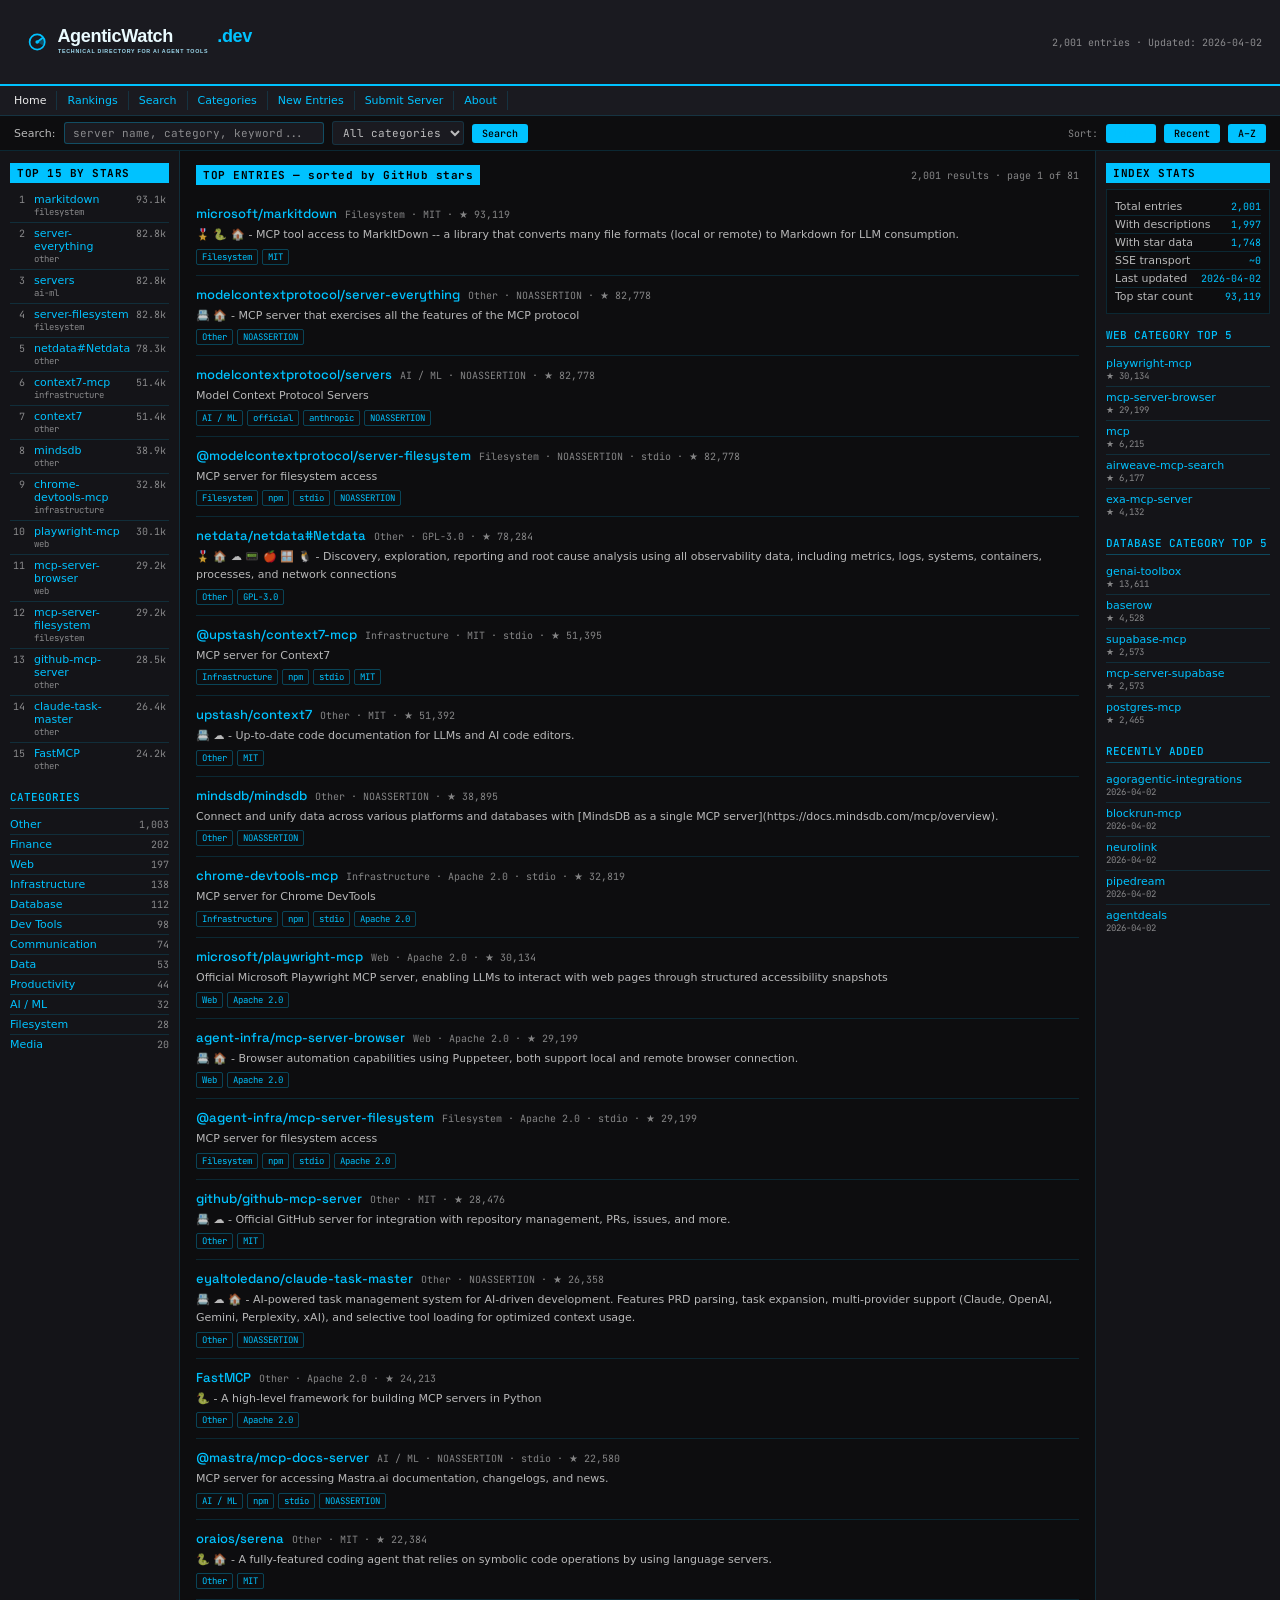
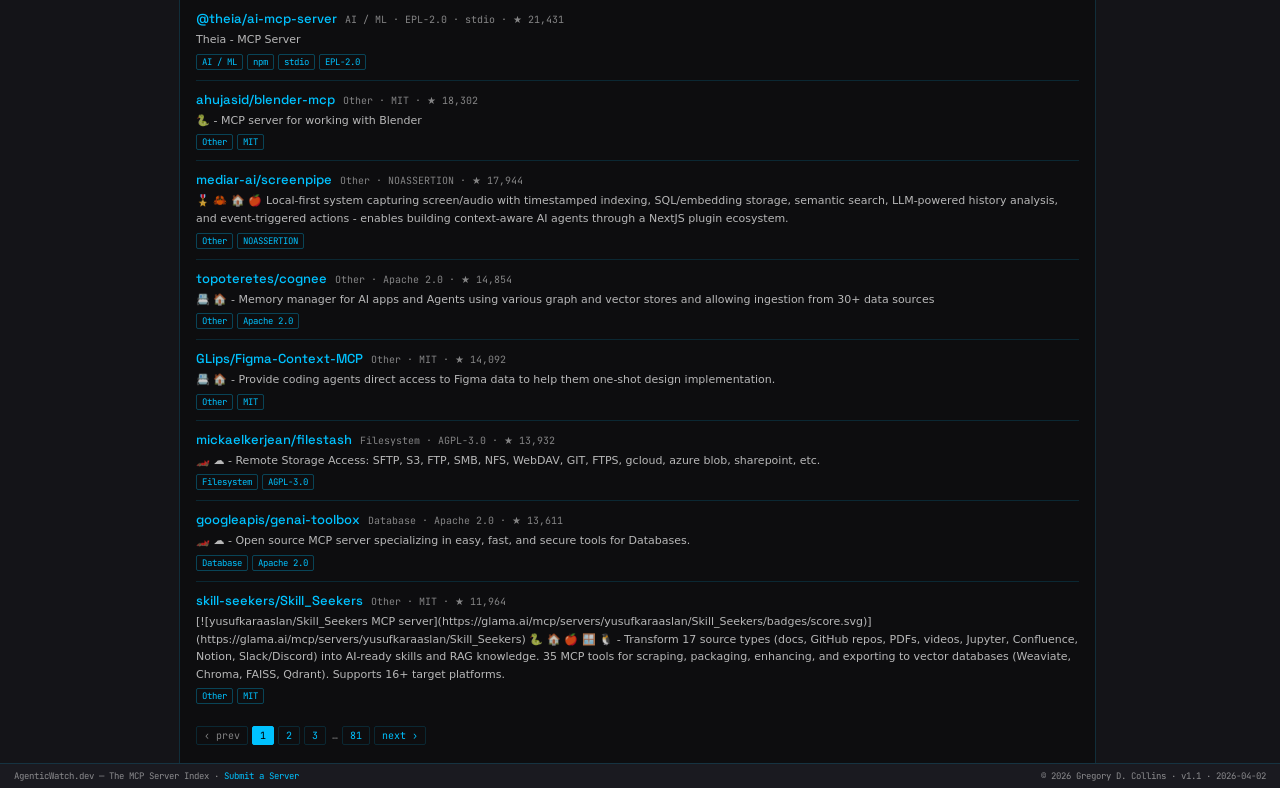
==== index.html @ dbdb30ea "fix: double logo and low-contrast text - Fix specificity bug: .dw-logo img beat .dw-logo-mobile hide" ====
<!DOCTYPE html>
<html lang="en">
<head>
<meta charset="UTF-8"/>
<meta name="viewport" content="width=device-width, initial-scale=1.0"/>
<title>AgenticWatch.dev — The MCP Server Index</title>
<meta name="description" content="DistroWatch-style directory of 2,001+ MCP (Model Context Protocol) servers. Ranked by GitHub stars, categorized, and searchable."/>
<meta name="robots" content="index, follow"/>
<link rel="sitemap" type="application/xml" href="/sitemap.xml"/>
<link rel="icon" type="image/svg+xml" href="/favicon.svg"/>
<link rel="shortcut icon" href="/favicon.svg"/>
<link rel="preconnect" href="https://fonts.googleapis.com"/>
<link href="https://fonts.googleapis.com/css2?family=Space+Grotesk:wght@700;800&family=JetBrains+Mono:wght@400;500&display=swap" rel="stylesheet"/>
<style>
*{box-sizing:border-box;margin:0;padding:0;}
:root{
  --bg:#0D0D0F;--s1:#141418;--s2:#1A1A20;
  --ac:#00C2FF;
  --b1:rgba(0,194,255,0.15);--b2:rgba(0,194,255,0.3);
  --t1:#e8e8e8;--t2:rgba(232,232,232,0.78);--tm:rgba(232,232,232,0.55);
  --link:#00C2FF;--link2:#00a8e0;
}
body{background:var(--bg);color:var(--t1);font-size:12px;font-family:system-ui,sans-serif;}

/* layout */
.dw-wrap{display:grid;grid-template-columns:180px 1fr 185px;min-height:600px;font-size:12px;}
.dw-left{background:var(--s1);border-right:1px solid var(--b1);padding:12px 10px;}
.dw-center{padding:14px 16px;}
.dw-right{background:var(--s1);border-left:1px solid var(--b1);padding:12px 10px;}

/* header */
.dw-hdr{background:var(--s2);border-bottom:2px solid var(--ac);padding:10px 18px;display:flex;align-items:center;justify-content:space-between;gap:16px;}
.dw-logo{display:block;text-decoration:none;flex-shrink:0;}
.dw-logo img{display:block;height:64px;width:auto;}
.dw-logo img.dw-logo-mobile{display:none;}
.dw-hdr-meta{font-size:10px;color:var(--tm);font-family:'JetBrains Mono',monospace;text-align:right;white-space:nowrap;}
@media(max-width:720px){
  .dw-logo-desktop{display:none;}
  .dw-logo-mobile{display:block;}
  .dw-logo img{height:44px;}
  .dw-hdr-meta{display:none;}
}

/* nav */
.dw-nav{background:var(--s2);border-bottom:1px solid var(--b1);padding:5px 14px;display:flex;gap:0;}
.dw-nav a{font-size:11px;color:var(--link);text-decoration:none;padding:3px 10px;border-right:1px solid var(--b1);}
.dw-nav a:first-child{padding-left:0;}
.dw-nav a:hover{color:var(--t1);}
.dw-nav a.on{color:var(--t1);font-weight:500;}

/* search bar */
.dw-search-bar{background:var(--bg);border-bottom:1px solid var(--b1);padding:5px 14px;display:flex;align-items:center;gap:8px;flex-wrap:wrap;}
.dw-search-bar input{background:var(--s2);border:1px solid var(--b2);color:var(--t1);font-family:'JetBrains Mono',monospace;font-size:11px;padding:3px 8px;border-radius:3px;outline:none;width:260px;}
.dw-search-bar input::placeholder{color:var(--tm);}
.dw-search-bar select{background:var(--s2);border:1px solid var(--b1);color:var(--t2);font-family:'JetBrains Mono',monospace;font-size:11px;padding:3px 6px;border-radius:3px;outline:none;}
.dw-search-bar button{background:var(--ac);border:none;color:#000;font-family:'JetBrains Mono',monospace;font-size:10px;font-weight:500;padding:3px 10px;border-radius:3px;cursor:pointer;}
.dw-search-bar button:hover{background:var(--link2);}
.dw-sort-label{font-size:10px;color:var(--tm);font-family:'JetBrains Mono',monospace;margin-left:auto;}

/* section headings */
.dw-sh{background:var(--ac);color:#000;font-size:11px;font-weight:700;padding:3px 7px;margin:0 0 6px;font-family:'JetBrains Mono',monospace;letter-spacing:0.5px;}
.dw-sh2{border-bottom:1px solid var(--b2);color:var(--ac);font-size:11px;font-weight:500;padding:2px 0 4px;margin:12px 0 6px;font-family:'JetBrains Mono',monospace;}

/* rank table */
.dw-rank{width:100%;border-collapse:collapse;font-size:11px;margin-bottom:10px;}
.dw-rank tr{border-bottom:1px solid var(--b1);}
.dw-rank tr:last-child{border-bottom:none;}
.dw-rank td{padding:4px 3px;vertical-align:top;}
.dw-rank .rnum{color:var(--tm);font-family:'JetBrains Mono',monospace;font-size:10px;width:20px;text-align:right;padding-right:6px;}
.dw-rank .rlink{color:var(--link);text-decoration:none;font-size:11px;}
.dw-rank .rlink:hover{color:var(--t1);text-decoration:underline;}
.dw-rank .rcount{color:var(--tm);font-family:'JetBrains Mono',monospace;font-size:10px;text-align:right;white-space:nowrap;}
.dw-rank .rcat{display:block;font-size:9px;color:var(--tm);font-family:'JetBrains Mono',monospace;}

/* category list */
.dw-cat-row{display:flex;justify-content:space-between;padding:3px 0;border-bottom:1px solid var(--b1);font-size:11px;cursor:pointer;}
.dw-cat-row:last-child{border-bottom:none;}
.dw-cat-row.active .dw-cat-link{color:var(--t1);font-weight:500;}
.dw-cat-link{color:var(--link);text-decoration:none;}
.dw-cat-link:hover{color:var(--t1);}
.dw-cat-num{color:var(--tm);font-family:'JetBrains Mono',monospace;font-size:10px;}

/* directory entries */
.dw-entry{border-bottom:1px solid var(--b1);padding:10px 0;}
.dw-entry:last-child{border-bottom:none;}
.dw-entry-hdr{display:flex;align-items:baseline;gap:8px;margin-bottom:4px;flex-wrap:wrap;}
.dw-entry-name{font-size:13px;font-weight:500;color:var(--link);font-family:'Space Grotesk',sans-serif;text-decoration:none;cursor:pointer;}
.dw-entry-name:hover{color:var(--t1);text-decoration:underline;}
.dw-entry-meta{font-size:10px;color:var(--tm);font-family:'JetBrains Mono',monospace;}
.dw-entry-desc{font-size:11px;color:var(--t2);line-height:1.6;margin-bottom:5px;}
.dw-entry-tags{display:flex;gap:4px;flex-wrap:wrap;}
.dw-etag{font-size:9px;font-family:'JetBrains Mono',monospace;color:var(--link);border:1px solid var(--b2);padding:1px 5px;border-radius:2px;}

/* right sidebar */
.dw-side-item{padding:4px 0;border-bottom:1px solid var(--b1);font-size:11px;}
.dw-side-item:last-child{border-bottom:none;}
.dw-side-link{color:var(--link);text-decoration:none;display:block;}
.dw-side-link:hover{color:var(--t1);text-decoration:underline;}
.dw-side-meta{font-size:9px;color:var(--tm);font-family:'JetBrains Mono',monospace;}

/* stats */
.dw-stats{background:var(--bg);border:1px solid var(--b1);padding:8px;margin-bottom:10px;font-size:11px;}
.dw-stat-row{display:flex;justify-content:space-between;padding:2px 0;border-bottom:1px solid var(--b1);}
.dw-stat-row:last-child{border-bottom:none;}
.dw-stat-label{color:var(--t2);}
.dw-stat-val{color:var(--ac);font-family:'JetBrains Mono',monospace;font-size:10px;}

/* pagination */
.dw-pagination{display:flex;align-items:center;gap:4px;padding:12px 0 4px;flex-wrap:wrap;}
.dw-page-btn{font-family:'JetBrains Mono',monospace;font-size:10px;padding:2px 7px;border:1px solid var(--b1);background:transparent;color:var(--link);cursor:pointer;border-radius:2px;}
.dw-page-btn:hover{border-color:var(--b2);color:var(--t1);}
.dw-page-btn.active{background:var(--ac);color:#000;border-color:var(--ac);}
.dw-page-btn:disabled{color:var(--tm);cursor:default;border-color:var(--b1);}
.dw-page-info{font-family:'JetBrains Mono',monospace;font-size:10px;color:var(--tm);margin-left:2px;}

/* center header row */
.dw-center-hdr{display:flex;align-items:center;gap:10px;margin-bottom:10px;}
.dw-result-count{font-family:'JetBrains Mono',monospace;font-size:10px;color:var(--tm);margin-left:auto;}
.dw-sort-btn{font-family:'JetBrains Mono',monospace;font-size:10px;padding:2px 7px;border:1px solid var(--b1);background:transparent;color:var(--t2);cursor:pointer;border-radius:2px;}
.dw-sort-btn.active{border-color:var(--ac);color:var(--ac);}
.dw-sort-btn:hover{color:var(--t1);}

/* loading / empty */
.dw-loading{padding:20px;text-align:center;font-family:'JetBrains Mono',monospace;font-size:11px;color:var(--tm);}
.dw-empty{padding:20px;font-family:'JetBrains Mono',monospace;font-size:11px;color:var(--tm);}

/* filter badge */
.dw-filter-active{font-family:'JetBrains Mono',monospace;font-size:10px;color:var(--ac);padding:2px 6px;border:1px solid var(--b2);border-radius:2px;cursor:pointer;display:inline-flex;align-items:center;gap:4px;}
.dw-filter-active:hover{color:var(--t1);}

/* ── DETAIL PAGE ─────────────────────────────────────────────────────────── */
.detail-back{display:inline-flex;align-items:center;gap:5px;font-family:'JetBrains Mono',monospace;font-size:11px;color:var(--link);text-decoration:none;margin-bottom:14px;}
.detail-back:hover{color:var(--t1);}

.detail-name{font-family:'Space Grotesk',sans-serif;font-size:22px;font-weight:800;color:var(--t1);letter-spacing:-0.5px;margin-bottom:6px;line-height:1.2;}

.detail-badges{display:flex;gap:6px;flex-wrap:wrap;margin-bottom:12px;}
.detail-badge{font-family:'JetBrains Mono',monospace;font-size:10px;padding:2px 8px;border-radius:2px;border:1px solid var(--b2);color:var(--ac);}
.detail-badge.cat{background:rgba(0,194,255,0.08);}
.detail-stars{color:#ffb400;border-color:rgba(255,180,0,0.3);background:rgba(255,180,0,0.08);}

.detail-desc{font-size:13px;color:var(--t2);line-height:1.7;margin-bottom:16px;padding:12px;background:var(--s1);border:1px solid var(--b1);border-radius:3px;}
.detail-desc-placeholder{font-size:12px;color:var(--tm);font-family:'JetBrains Mono',monospace;padding:12px;background:var(--s1);border:1px solid var(--b1);border-radius:3px;margin-bottom:16px;}

.detail-table{width:100%;border-collapse:collapse;font-size:12px;margin-bottom:16px;}
.detail-table tr{border-bottom:1px solid var(--b1);}
.detail-table tr:last-child{border-bottom:none;}
.detail-table td{padding:7px 8px;vertical-align:top;}
.detail-table td:first-child{color:var(--tm);font-family:'JetBrains Mono',monospace;font-size:10px;white-space:nowrap;width:110px;text-transform:uppercase;letter-spacing:0.5px;}
.detail-table td:last-child{color:var(--t1);}
.detail-table a{color:var(--link);text-decoration:none;word-break:break-all;}
.detail-table a:hover{text-decoration:underline;color:var(--t1);}

.detail-tags{display:flex;gap:5px;flex-wrap:wrap;}
.detail-tag{font-family:'JetBrains Mono',monospace;font-size:10px;color:var(--link);border:1px solid var(--b2);padding:2px 7px;border-radius:2px;}

.detail-platforms{display:flex;gap:5px;flex-wrap:wrap;}
.detail-platform{font-family:'JetBrains Mono',monospace;font-size:10px;color:var(--t2);border:1px solid var(--b1);padding:2px 7px;border-radius:2px;}

.detail-difficulty{display:flex;gap:3px;align-items:center;}
.diff-dot{width:9px;height:9px;border-radius:50%;background:var(--b2);}
.diff-dot.on{background:var(--ac);}

.detail-cta{display:flex;gap:10px;align-items:center;padding:14px 0;border-top:1px solid var(--b1);margin-top:4px;}
.detail-cta-btn{font-family:'JetBrains Mono',monospace;font-size:11px;font-weight:500;padding:7px 16px;border-radius:3px;cursor:pointer;text-decoration:none;display:inline-flex;align-items:center;gap:6px;}
.detail-cta-primary{background:var(--ac);color:#000;border:none;}
.detail-cta-primary:hover{background:var(--link2);color:#000;}
.detail-cta-secondary{background:transparent;color:var(--link);border:1px solid var(--b2);}
.detail-cta-secondary:hover{color:var(--t1);border-color:var(--t2);}

/* detail right sidebar — related entries */
.detail-related-item{padding:4px 0;border-bottom:1px solid var(--b1);font-size:11px;}
.detail-related-item:last-child{border-bottom:none;}
.detail-related-link{color:var(--link);text-decoration:none;display:block;}
.detail-related-link:hover{color:var(--t1);text-decoration:underline;}

/* footer */
.dw-footer{background:var(--s2);border-top:1px solid var(--b1);padding:6px 14px;display:flex;justify-content:space-between;align-items:center;}
.dw-footer span{font-family:'JetBrains Mono',monospace;font-size:9px;color:var(--tm);}
</style>
</head>
<body>

<div class="dw-hdr">
  <a href="#" class="dw-logo" onclick="goHome();return false;" aria-label="AgenticWatch.dev home">
    <img src="/assets/agenticwatch-header-desktop.svg" class="dw-logo-desktop" alt="AgenticWatch.dev — Technical Directory for AI Agent Tools" height="64" width="auto"/>
    <img src="/assets/agenticwatch-header-mobile.svg" class="dw-logo-mobile" alt="AgenticWatch.dev" height="44" width="auto"/>
  </a>
  <div class="dw-hdr-meta" id="hdr-meta">Loading…</div>
</div>

<div class="dw-nav">
  <a href="#" id="nav-home" class="on" onclick="goHome();return false;">Home</a>
  <a href="#" onclick="goHome();sortBy('stars');return false;">Rankings</a>
  <a href="#" onclick="goHome();setTimeout(()=>document.getElementById('search-input').focus(),50);return false;">Search</a>
  <a href="#" onclick="goHome();showAllCategories();return false;">Categories</a>
  <a href="#" onclick="goHome();sortBy('recent');return false;">New Entries</a>
  <a href="mailto:submit@agenticwatch.dev">Submit Server</a>
  <a href="#">About</a>
</div>

<div class="dw-search-bar" id="search-bar">
  <span style="font-size:11px;color:var(--t2)">Search:</span>
  <input id="search-input" placeholder="server name, category, keyword..." oninput="onSearch()"/>
  <select id="cat-select" onchange="onCatSelect()">
    <option value="">All categories</option>
    <option value="filesystem">Filesystem</option>
    <option value="database">Database</option>
    <option value="web">Web</option>
    <option value="communication">Communication</option>
    <option value="developer-tools">Dev Tools</option>
    <option value="ai-ml">AI / ML</option>
    <option value="productivity">Productivity</option>
    <option value="data">Data</option>
    <option value="infrastructure">Infrastructure</option>
    <option value="media">Media</option>
    <option value="finance">Finance</option>
    <option value="other">Other</option>
  </select>
  <button onclick="doSearch()">Search</button>
  <span id="filter-badge"></span>
  <span class="dw-sort-label">Sort:</span>
  <button class="dw-sort-btn active" id="sort-stars" onclick="sortBy('stars')">Stars</button>
  <button class="dw-sort-btn" id="sort-recent" onclick="sortBy('recent')">Recent</button>
  <button class="dw-sort-btn" id="sort-alpha" onclick="sortBy('alpha')">A–Z</button>
</div>

<div class="dw-wrap">

  <!-- LEFT: Rankings + Categories (always visible) -->
  <div class="dw-left">
    <div class="dw-sh">TOP 15 BY STARS</div>
    <table class="dw-rank" id="rankings-table">
      <tr><td colspan="3" class="dw-loading">loading…</td></tr>
    </table>
    <div class="dw-sh2">CATEGORIES</div>
    <div id="category-list"><div class="dw-loading">loading…</div></div>
  </div>

  <!-- CENTER: Directory view -->
  <div class="dw-center" id="view-directory">
    <div class="dw-center-hdr">
      <div class="dw-sh" style="margin:0" id="center-heading">LATEST ENTRIES</div>
      <span class="dw-result-count" id="result-count"></span>
    </div>
    <div id="entries-list"><div class="dw-loading">Loading MCP server data…</div></div>
    <div id="pagination"></div>
  </div>

  <!-- CENTER: Detail view (hidden until needed) -->
  <div class="dw-center" id="view-detail" style="display:none"></div>

  <!-- RIGHT: Stats sidebar (directory mode) -->
  <div class="dw-right" id="sidebar-directory">
    <div class="dw-sh">INDEX STATS</div>
    <div class="dw-stats">
      <div class="dw-stat-row"><span class="dw-stat-label">Total entries</span><span class="dw-stat-val" id="stat-total">—</span></div>
      <div class="dw-stat-row"><span class="dw-stat-label">With descriptions</span><span class="dw-stat-val" id="stat-desc">—</span></div>
      <div class="dw-stat-row"><span class="dw-stat-label">With star data</span><span class="dw-stat-val" id="stat-stars">—</span></div>
      <div class="dw-stat-row"><span class="dw-stat-label">SSE transport</span><span class="dw-stat-val" id="stat-sse">—</span></div>
      <div class="dw-stat-row"><span class="dw-stat-label">Last updated</span><span class="dw-stat-val" id="stat-updated">—</span></div>
      <div class="dw-stat-row"><span class="dw-stat-label">Top star count</span><span class="dw-stat-val" id="stat-top">—</span></div>
    </div>
    <div class="dw-sh2">WEB CATEGORY TOP 5</div>
    <div id="sidebar-web"><div class="dw-loading">loading…</div></div>
    <div class="dw-sh2">DATABASE CATEGORY TOP 5</div>
    <div id="sidebar-db"><div class="dw-loading">loading…</div></div>
    <div class="dw-sh2">RECENTLY ADDED</div>
    <div id="sidebar-recent"><div class="dw-loading">loading…</div></div>
  </div>

  <!-- RIGHT: Detail sidebar (hidden until needed) -->
  <div class="dw-right" id="sidebar-detail" style="display:none"></div>

</div>

<div class="dw-footer">
  <span id="footer-left">AgenticWatch.dev — The MCP Server Index · <a href="mailto:submit@agenticwatch.dev" style="color:var(--link);text-decoration:none;">Submit a Server</a></span>
  <span>© 2026 Gregory D. Collins · v1.1 · 2026-04-02</span>
</div>

<script>
// ─── State ────────────────────────────────────────────────────────────────────
let allEntries = [];
let filtered = [];
let currentPage = 1;
let currentSort = 'stars';
let currentCategory = '';
let currentSearch = '';
let indexBySlug = {};
const PER_PAGE = 25;

const CATEGORY_LABELS = {
  'filesystem':'Filesystem','database':'Database','web':'Web',
  'communication':'Communication','developer-tools':'Dev Tools',
  'ai-ml':'AI / ML','productivity':'Productivity','data':'Data',
  'infrastructure':'Infrastructure','media':'Media','finance':'Finance',
  'other':'Other'
};

// ─── Load data ────────────────────────────────────────────────────────────────
fetch('/data/mcp-servers.json')
  .then(r => { if(!r.ok) throw new Error('HTTP '+r.status); return r.json(); })
  .then(data => {
    allEntries = data.entries || [];
    // build slug index
    allEntries.forEach((e, i) => {
      e._idx = i;
      e._slug = slugify(e.name) + '-' + i;
      indexBySlug[e._slug] = e;
    });
    document.getElementById('hdr-meta').innerHTML =
      allEntries.length.toLocaleString() + ' entries · Updated: ' + (data.generated || '—');
    renderStats(data);
    renderRankings(allEntries);
    renderCategoryList(allEntries);
    renderSidebars(allEntries);
    router();
  })
  .catch(err => {
    document.getElementById('entries-list').innerHTML =
      '<div class="dw-empty">⚠ Could not load data/mcp-servers.json — ' + err.message + '</div>';
  });

// ─── Router ───────────────────────────────────────────────────────────────────
function router() {
  const hash = window.location.hash;
  if (hash.startsWith('#/server/')) {
    const slug = hash.replace('#/server/', '');
    const entry = indexBySlug[slug];
    if (entry) {
      showDetail(entry);
    } else {
      showDirectory();
    }
  } else {
    showDirectory();
  }
}

window.addEventListener('hashchange', router);

function goHome() {
  window.location.hash = '';
  showDirectory();
}

function navToDetail(slug) {
  window.location.hash = '#/server/' + slug;
}

// ─── View switching ───────────────────────────────────────────────────────────
function showDirectory() {
  document.getElementById('view-directory').style.display = '';
  document.getElementById('view-detail').style.display = 'none';
  document.getElementById('sidebar-directory').style.display = '';
  document.getElementById('sidebar-detail').style.display = 'none';
  document.getElementById('search-bar').style.display = '';
  document.getElementById('nav-home').classList.add('on');
  applyFilters();
}

function showDetail(entry) {
  document.getElementById('view-directory').style.display = 'none';
  document.getElementById('view-detail').style.display = '';
  document.getElementById('sidebar-directory').style.display = 'none';
  document.getElementById('sidebar-detail').style.display = '';
  document.getElementById('search-bar').style.display = 'none';
  document.getElementById('nav-home').classList.remove('on');
  document.title = entry.name + ' — AgenticWatch.dev';
  renderDetailCenter(entry);
  renderDetailSidebar(entry);
  window.scrollTo(0, 0);
}

// ─── Detail: center ───────────────────────────────────────────────────────────
function renderDetailCenter(e) {
  const catLabel = CATEGORY_LABELS[e.category] || e.category || '—';

  const badges = [
    e.category ? `<span class="detail-badge cat">${escHtml(catLabel)}</span>` : '',
    e.github_stars != null ? `<span class="detail-badge detail-stars">★ ${e.github_stars.toLocaleString()}</span>` : '',
    e.transport ? `<span class="detail-badge">${escHtml(e.transport)}</span>` : '',
    e.license && e.license !== 'unknown' ? `<span class="detail-badge">${escHtml(e.license)}</span>` : '',
  ].filter(Boolean).join('');

  const desc = e.description
    ? `<div class="detail-desc">${escHtml(e.description)}</div>`
    : `<div class="detail-desc-placeholder">No description available for this entry yet.</div>`;

  // summary table rows
  const rows = [
    ['Home Page', e.url ? `<a href="${escHtml(e.url)}" target="_blank" rel="noopener">${escHtml(e.url)}</a>` : '—'],
    ['Category', escHtml(catLabel)],
    ['Transport', e.transport ? escHtml(e.transport) : '—'],
    ['Auth', e.auth ? escHtml(e.auth) : '—'],
    ['License', e.license ? escHtml(e.license) : '—'],
    ['Difficulty', e.difficulty != null ? difficultyDots(e.difficulty) : '—'],
    ['Platforms', e.platforms && e.platforms.length
      ? `<div class="detail-platforms">${e.platforms.map(p=>`<span class="detail-platform">${escHtml(p)}</span>`).join('')}</div>`
      : '—'],
    ['Tags', e.tags && e.tags.length
      ? `<div class="detail-tags">${e.tags.map(t=>`<span class="detail-tag">${escHtml(t)}</span>`).join('')}</div>`
      : '—'],
    ['Last Updated', e.last_updated ? escHtml(e.last_updated) : '—'],
  ];

  const tableHtml = rows.map(([label, val]) =>
    `<tr><td>${label}</td><td>${val}</td></tr>`
  ).join('');

  const ctaUrl = e.url || '#';

  document.getElementById('view-detail').innerHTML = `
    <a class="detail-back" href="#" onclick="goHome();return false;">← All Servers</a>
    <div class="detail-name">${escHtml(e.name)}</div>
    <div class="detail-badges">${badges}</div>
    ${desc}
    <table class="detail-table"><tbody>${tableHtml}</tbody></table>
    <div class="detail-cta">
      <a class="detail-cta-btn detail-cta-primary" href="${escHtml(ctaUrl)}" target="_blank" rel="noopener">
        View on GitHub →
      </a>
      <a class="detail-cta-btn detail-cta-secondary" href="#" onclick="goHome();return false;">
        ← Back to Index
      </a>
    </div>
  `;
}

function difficultyDots(n) {
  const max = 5;
  let html = '<div class="detail-difficulty">';
  for (let i = 1; i <= max; i++) {
    html += `<div class="diff-dot${i <= n ? ' on' : ''}"></div>`;
  }
  html += `<span style="font-family:'JetBrains Mono',monospace;font-size:10px;color:var(--tm);margin-left:5px">${n}/${max}</span>`;
  html += '</div>';
  return html;
}

// ─── Detail: right sidebar ────────────────────────────────────────────────────
function renderDetailSidebar(e) {
  const cat = e.category || 'other';
  const catLabel = CATEGORY_LABELS[cat] || cat;

  // related: same category, excluding current entry, top by stars
  const related = allEntries
    .filter(x => x.category === cat && x._slug !== e._slug)
    .sort((a,b) => (b.github_stars||0) - (a.github_stars||0))
    .slice(0, 8);

  const relatedHtml = related.length
    ? related.map(r => `
        <div class="detail-related-item">
          <a class="detail-related-link" href="#" onclick="navToDetail('${r._slug}');return false;">${escHtml(shortName(r.name))}</a>
          <div class="dw-side-meta">${r.github_stars != null ? '★ '+r.github_stars.toLocaleString() : escHtml(r.category||'')}</div>
        </div>`).join('')
    : '<div class="dw-empty" style="font-size:10px;padding:4px 0">No related entries</div>';

  document.getElementById('sidebar-detail').innerHTML = `
    <div class="dw-sh">SERVER INFO</div>
    <div class="dw-stats">
      <div class="dw-stat-row"><span class="dw-stat-label">Category</span><span class="dw-stat-val">${escHtml(catLabel)}</span></div>
      <div class="dw-stat-row"><span class="dw-stat-label">GitHub Stars</span><span class="dw-stat-val">${e.github_stars != null ? e.github_stars.toLocaleString() : '—'}</span></div>
      <div class="dw-stat-row"><span class="dw-stat-label">Transport</span><span class="dw-stat-val">${escHtml(e.transport||'—')}</span></div>
      <div class="dw-stat-row"><span class="dw-stat-label">Auth</span><span class="dw-stat-val">${escHtml(e.auth||'—')}</span></div>
      <div class="dw-stat-row"><span class="dw-stat-label">License</span><span class="dw-stat-val">${escHtml(e.license||'—')}</span></div>
    </div>
    <div class="dw-sh2">MORE IN ${escHtml(catLabel.toUpperCase())}</div>
    ${relatedHtml}
  `;
}

// ─── Stats ────────────────────────────────────────────────────────────────────
function renderStats(data) {
  const entries = data.entries || [];
  const withDesc  = entries.filter(e => e.description).length;
  const withStars = entries.filter(e => e.github_stars != null).length;
  const sseCount  = entries.filter(e => e.transport === 'SSE' || e.transport === 'both').length;
  const topStars  = Math.max(...entries.map(e => e.github_stars || 0));
  document.getElementById('stat-total').textContent   = entries.length.toLocaleString();
  document.getElementById('stat-desc').textContent    = withDesc.toLocaleString();
  document.getElementById('stat-stars').textContent   = withStars.toLocaleString();
  document.getElementById('stat-sse').textContent     = '~' + sseCount.toLocaleString();
  document.getElementById('stat-updated').textContent = data.generated || '—';
  document.getElementById('stat-top').textContent     = topStars > 0 ? topStars.toLocaleString() : '—';
}

// ─── Rankings ─────────────────────────────────────────────────────────────────
function renderRankings(entries) {
  const top15 = [...entries]
    .filter(e => e.github_stars != null)
    .sort((a,b) => b.github_stars - a.github_stars)
    .slice(0, 15);

  const html = top15.map((e, i) => `
    <tr>
      <td class="rnum">${i+1}</td>
      <td>
        <a class="rlink" href="#" onclick="navToDetail('${e._slug}');return false;">${escHtml(shortName(e.name))}</a>
        <span class="rcat">${escHtml(e.category||'')}</span>
      </td>
      <td class="rcount">${fmtStars(e.github_stars)}</td>
    </tr>`).join('');

  document.getElementById('rankings-table').innerHTML =
    html || '<tr><td colspan="3" class="dw-empty">No star data</td></tr>';
}

// ─── Category list ────────────────────────────────────────────────────────────
function renderCategoryList(entries) {
  const counts = {};
  entries.forEach(e => { const c = e.category || 'other'; counts[c] = (counts[c]||0)+1; });

  const order = ['other','finance','web','infrastructure','database','developer-tools',
                 'communication','data','productivity','ai-ml','filesystem','media'];

  const html = order.map(cat => {
    const n = counts[cat] || 0;
    const label = CATEGORY_LABELS[cat] || cat;
    const active = currentCategory === cat ? ' active' : '';
    return `<div class="dw-cat-row${active}" data-cat="${cat}" onclick="filterByCategory('${cat}')">
      <a class="dw-cat-link" href="#">${escHtml(label)}</a>
      <span class="dw-cat-num">${n.toLocaleString()}</span>
    </div>`;
  }).join('');

  document.getElementById('category-list').innerHTML = html;
}

// ─── Sidebars (directory mode) ────────────────────────────────────────────────
function renderSidebars(entries) {
  renderSidebarTop('sidebar-web',    entries, 'web',      5);
  renderSidebarTop('sidebar-db',     entries, 'database', 5);
  renderSidebarRecent('sidebar-recent', entries, 5);
}

function renderSidebarTop(id, entries, cat, n) {
  const top = [...entries]
    .filter(e => e.category === cat && e.github_stars != null)
    .sort((a,b) => b.github_stars - a.github_stars)
    .slice(0, n);

  const html = top.map(e => `
    <div class="dw-side-item">
      <a class="dw-side-link" href="#" onclick="navToDetail('${e._slug}');return false;">${escHtml(shortName(e.name))}</a>
      <div class="dw-side-meta">${e.github_stars != null ? '★ '+e.github_stars.toLocaleString() : ''}</div>
    </div>`).join('');

  document.getElementById(id).innerHTML =
    html || '<div class="dw-empty" style="font-size:10px;padding:4px 0">No data</div>';
}

function renderSidebarRecent(id, entries, n) {
  const recent = [...entries]
    .filter(e => e.last_updated)
    .sort((a,b) => b.last_updated.localeCompare(a.last_updated))
    .slice(0, n);

  const html = recent.map(e => `
    <div class="dw-side-item">
      <a class="dw-side-link" href="#" onclick="navToDetail('${e._slug}');return false;">${escHtml(shortName(e.name))}</a>
      <div class="dw-side-meta">${escHtml(e.last_updated||'')}</div>
    </div>`).join('');

  document.getElementById(id).innerHTML =
    html || '<div class="dw-empty" style="font-size:10px;padding:4px 0">No data</div>';
}

// ─── Directory entries ────────────────────────────────────────────────────────
function renderEntries(entries, page) {
  const start = (page - 1) * PER_PAGE;
  const slice = entries.slice(start, start + PER_PAGE);
  const total = entries.length;

  if (!total) {
    document.getElementById('entries-list').innerHTML = '<div class="dw-empty">No results found.</div>';
    document.getElementById('pagination').innerHTML = '';
    document.getElementById('result-count').textContent = '0 results';
    return;
  }

  const html = slice.map(e => {
    const meta = [
      e.category    ? escHtml(CATEGORY_LABELS[e.category]||e.category) : null,
      e.license     ? escHtml(e.license)    : null,
      e.transport   ? escHtml(e.transport)  : null,
      e.github_stars != null ? '★ '+e.github_stars.toLocaleString() : null
    ].filter(Boolean).join(' · ');

    const tags = [
      e.category ? `<span class="dw-etag">${escHtml(CATEGORY_LABELS[e.category]||e.category)}</span>` : '',
      ...(e.tags||[]).slice(0,4).map(t=>`<span class="dw-etag">${escHtml(t)}</span>`),
      e.transport ? `<span class="dw-etag">${escHtml(e.transport)}</span>` : '',
      e.license && e.license !== 'unknown' ? `<span class="dw-etag">${escHtml(e.license)}</span>` : ''
    ].filter(Boolean).join('');

    return `<div class="dw-entry">
      <div class="dw-entry-hdr">
        <a class="dw-entry-name" href="#" onclick="navToDetail('${e._slug}');return false;">${escHtml(e.name)}</a>
        <span class="dw-entry-meta">${meta}</span>
      </div>
      ${e.description ? `<div class="dw-entry-desc">${escHtml(e.description)}</div>` : ''}
      <div class="dw-entry-tags">${tags}</div>
    </div>`;
  }).join('');

  document.getElementById('entries-list').innerHTML = html;
  document.getElementById('result-count').textContent =
    total.toLocaleString() + ' result' + (total!==1?'s':'') +
    ' · page ' + page + ' of ' + Math.ceil(total/PER_PAGE);

  renderPagination(total, page);
  window.scrollTo(0, 0);
}

// ─── Pagination ───────────────────────────────────────────────────────────────
function renderPagination(total, page) {
  const pages = Math.ceil(total / PER_PAGE);
  if (pages <= 1) { document.getElementById('pagination').innerHTML=''; return; }

  let html = '<div class="dw-pagination">';
  html += `<button class="dw-page-btn" onclick="goPage(${page-1})" ${page===1?'disabled':''}>‹ prev</button>`;

  const range = [];
  for (let p = 1; p <= pages; p++) {
    if (p===1||p===pages||(p>=page-2&&p<=page+2)) range.push(p);
    else if (range[range.length-1]!=='…') range.push('…');
  }
  range.forEach(p => {
    if (p==='…') html+=`<span class="dw-page-info">…</span>`;
    else html+=`<button class="dw-page-btn ${p===page?'active':''}" onclick="goPage(${p})">${p}</button>`;
  });

  html += `<button class="dw-page-btn" onclick="goPage(${page+1})" ${page===pages?'disabled':''}>next ›</button>`;
  html += '</div>';
  document.getElementById('pagination').innerHTML = html;
}

// ─── Filtering + Sorting ──────────────────────────────────────────────────────
function applyFilters() {
  let results = [...allEntries];
  if (currentCategory) results = results.filter(e => e.category === currentCategory);
  if (currentSearch) {
    const q = currentSearch.toLowerCase();
    results = results.filter(e =>
      (e.name||'').toLowerCase().includes(q) ||
      (e.description||'').toLowerCase().includes(q) ||
      (e.category||'').toLowerCase().includes(q) ||
      (e.tags||[]).some(t=>t.toLowerCase().includes(q))
    );
  }
  if (currentSort==='stars')  results.sort((a,b)=>(b.github_stars||0)-(a.github_stars||0));
  if (currentSort==='recent') results.sort((a,b)=>(b.last_updated||'').localeCompare(a.last_updated||''));
  if (currentSort==='alpha')  results.sort((a,b)=>(a.name||'').localeCompare(b.name||''));

  filtered = results;

  let heading = 'LATEST ENTRIES';
  if (currentSort==='stars' && !currentCategory && !currentSearch) heading = 'TOP ENTRIES — sorted by GitHub stars';
  if (currentCategory) heading = (CATEGORY_LABELS[currentCategory]||currentCategory).toUpperCase()+' — ALL ENTRIES';
  if (currentSearch) heading = 'SEARCH RESULTS';
  document.getElementById('center-heading').textContent = heading;

  const badge = document.getElementById('filter-badge');
  if (currentCategory||currentSearch) {
    const parts=[];
    if (currentCategory) parts.push(CATEGORY_LABELS[currentCategory]||currentCategory);
    if (currentSearch) parts.push('"'+currentSearch+'"');
    badge.innerHTML=`<span class="dw-filter-active" onclick="clearFilters()">✕ ${parts.join(' + ')}</span>`;
  } else { badge.innerHTML=''; }

  document.querySelectorAll('.dw-cat-row').forEach(row=>{
    row.classList.toggle('active', row.dataset.cat===currentCategory);
  });

  currentPage = 1;
  renderEntries(filtered, currentPage);
}

function filterByCategory(cat) {
  if (document.getElementById('view-detail').style.display!=='none') goHome();
  currentCategory = currentCategory===cat ? '' : cat;
  document.getElementById('cat-select').value = currentCategory;
  applyFilters();
}

function showAllCategories() { currentCategory=''; document.getElementById('cat-select').value=''; applyFilters(); }
function onSearch()  { currentSearch = document.getElementById('search-input').value.trim(); applyFilters(); }
function doSearch()  { currentSearch = document.getElementById('search-input').value.trim(); applyFilters(); }
function onCatSelect(){ currentCategory = document.getElementById('cat-select').value; applyFilters(); }

function sortBy(s) {
  currentSort = s;
  document.querySelectorAll('.dw-sort-btn').forEach(b=>b.classList.remove('active'));
  const btn = document.getElementById('sort-'+s);
  if (btn) btn.classList.add('active');
  applyFilters();
}

function clearFilters() {
  currentCategory=''; currentSearch='';
  document.getElementById('search-input').value='';
  document.getElementById('cat-select').value='';
  applyFilters();
}

function goPage(p) {
  const pages = Math.ceil(filtered.length/PER_PAGE);
  if (p<1||p>pages) return;
  currentPage = p;
  renderEntries(filtered, currentPage);
}

// ─── Helpers ──────────────────────────────────────────────────────────────────
function slugify(s) {
  return (s||'').toLowerCase().replace(/[^a-z0-9]+/g,'-').replace(/^-|-$/g,'');
}

function escHtml(s) {
  if (!s) return '';
  return String(s).replace(/&/g,'&amp;').replace(/</g,'&lt;').replace(/>/g,'&gt;').replace(/"/g,'&quot;');
}

function shortName(name) {
  if (!name) return '';
  const parts = name.split('/');
  return parts[parts.length-1] || name;
}

function fmtStars(n) {
  if (n==null) return '—';
  if (n>=1000) return (n/1000).toFixed(1).replace(/\.0$/,'')+'k';
  return n.toString();
}
</script>
</body>
</html>
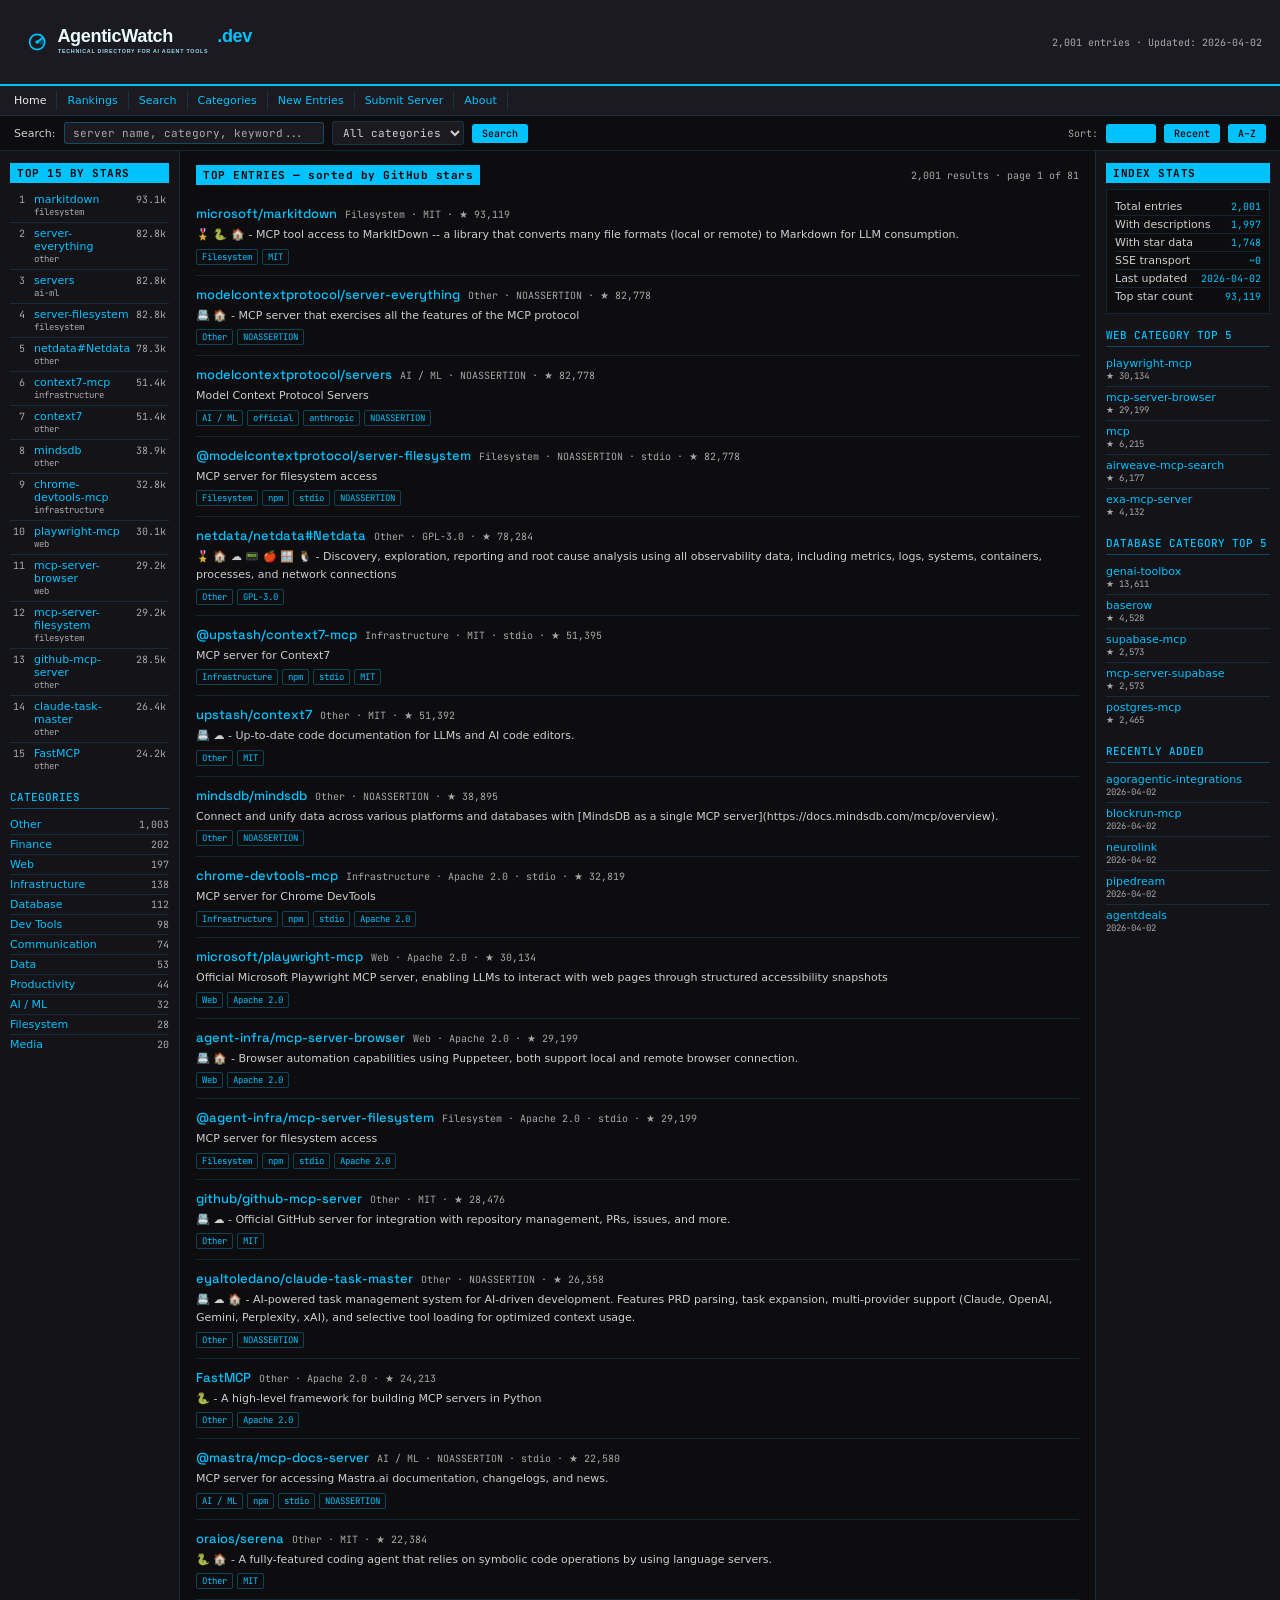
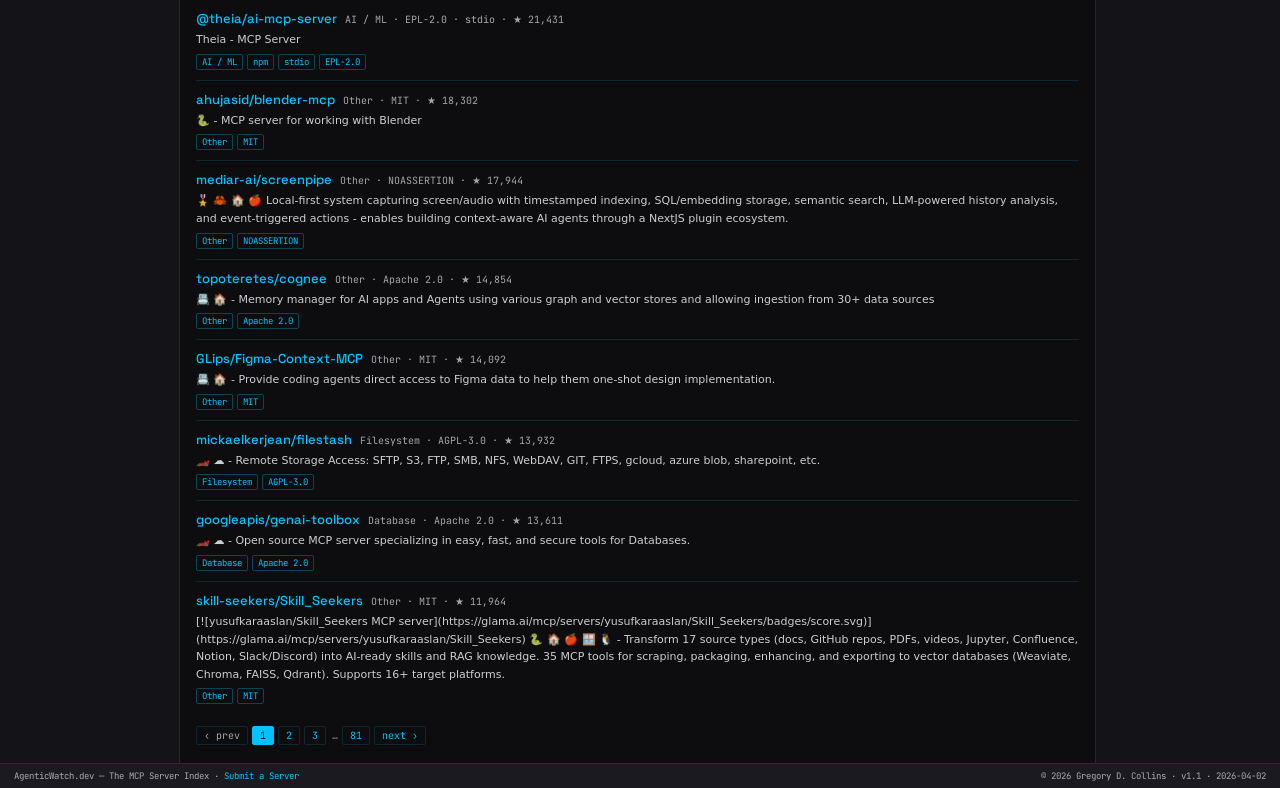
==== commit 4f737848: "fix: increase text contrast --t2 88% --tm 70%" ====
--- a/index.html
+++ b/index.html
@@ -17,7 +17,7 @@
   --bg:#0D0D0F;--s1:#141418;--s2:#1A1A20;
   --ac:#00C2FF;
   --b1:rgba(0,194,255,0.15);--b2:rgba(0,194,255,0.3);
-  --t1:#e8e8e8;--t2:rgba(232,232,232,0.78);--tm:rgba(232,232,232,0.55);
+  --t1:#e8e8e8;--t2:rgba(232,232,232,0.88);--tm:rgba(232,232,232,0.70);
   --link:#00C2FF;--link2:#00a8e0;
 }
 body{background:var(--bg);color:var(--t1);font-size:12px;font-family:system-ui,sans-serif;}
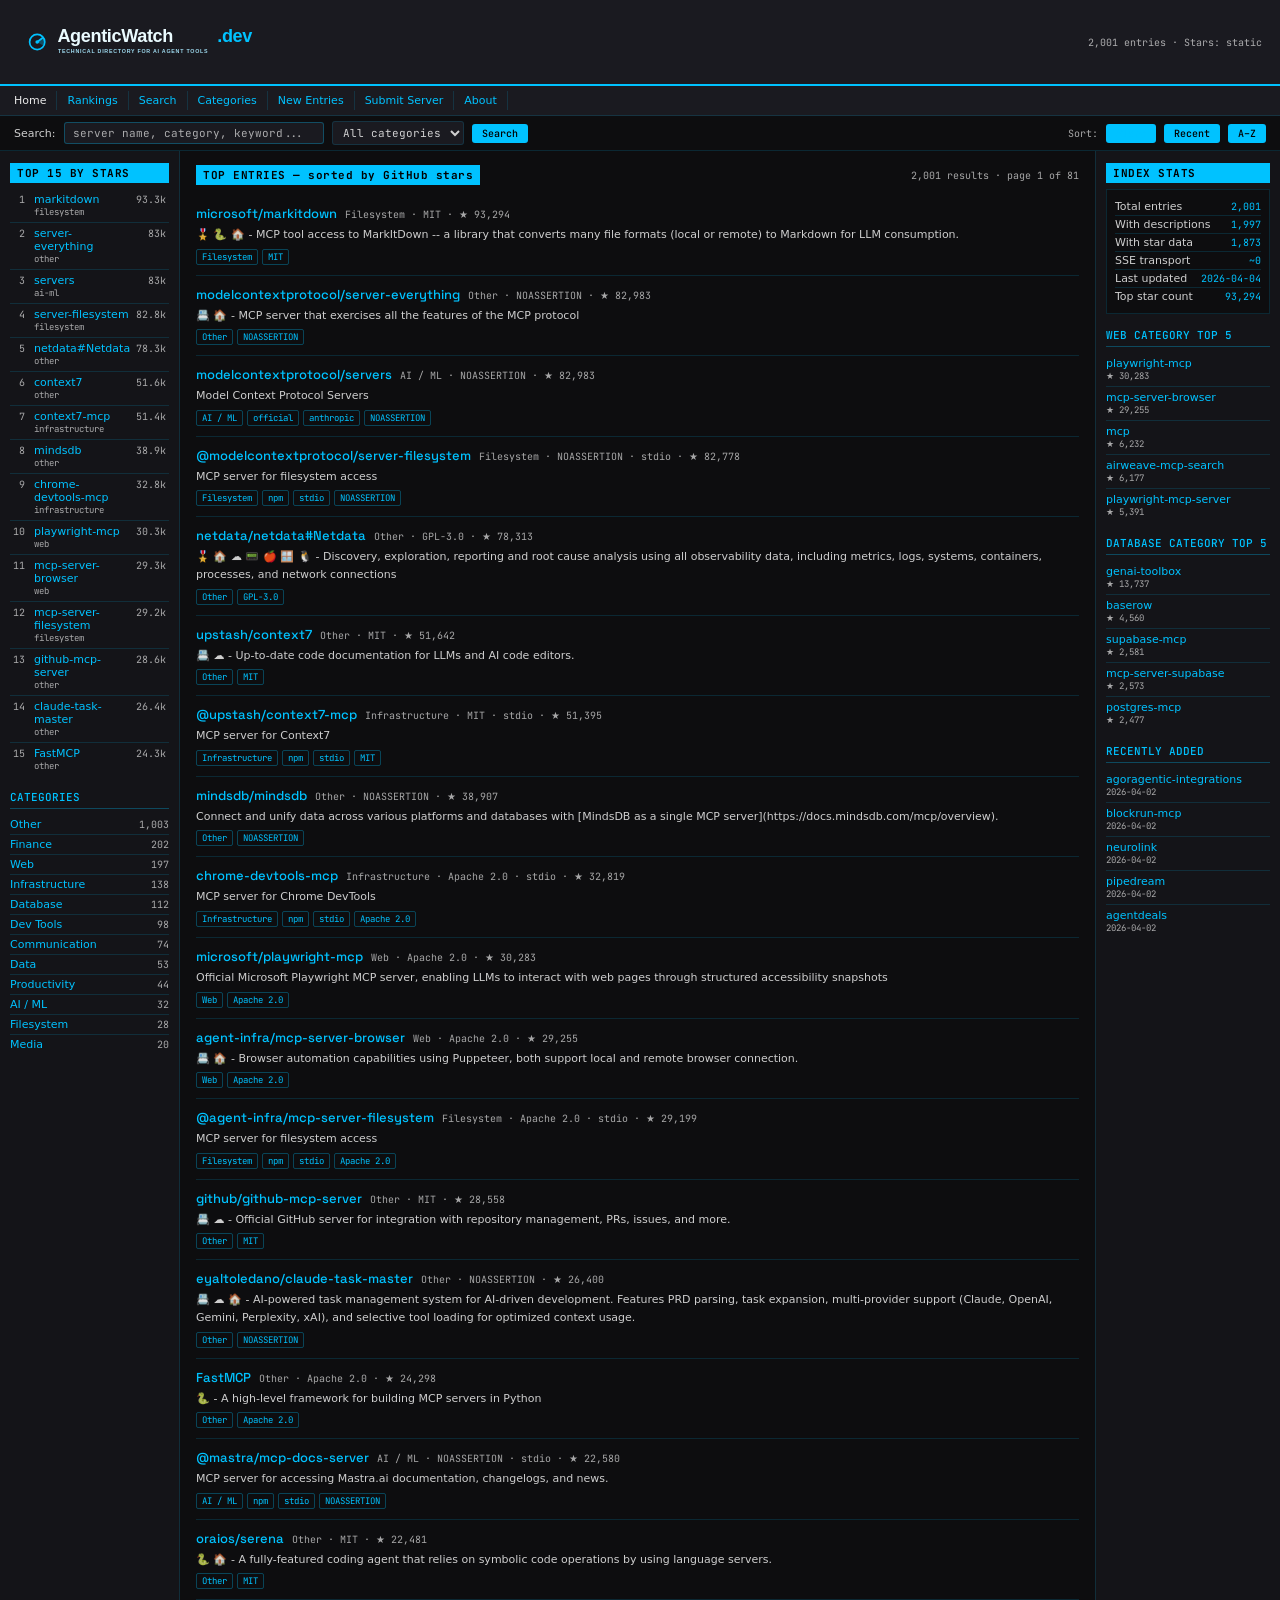
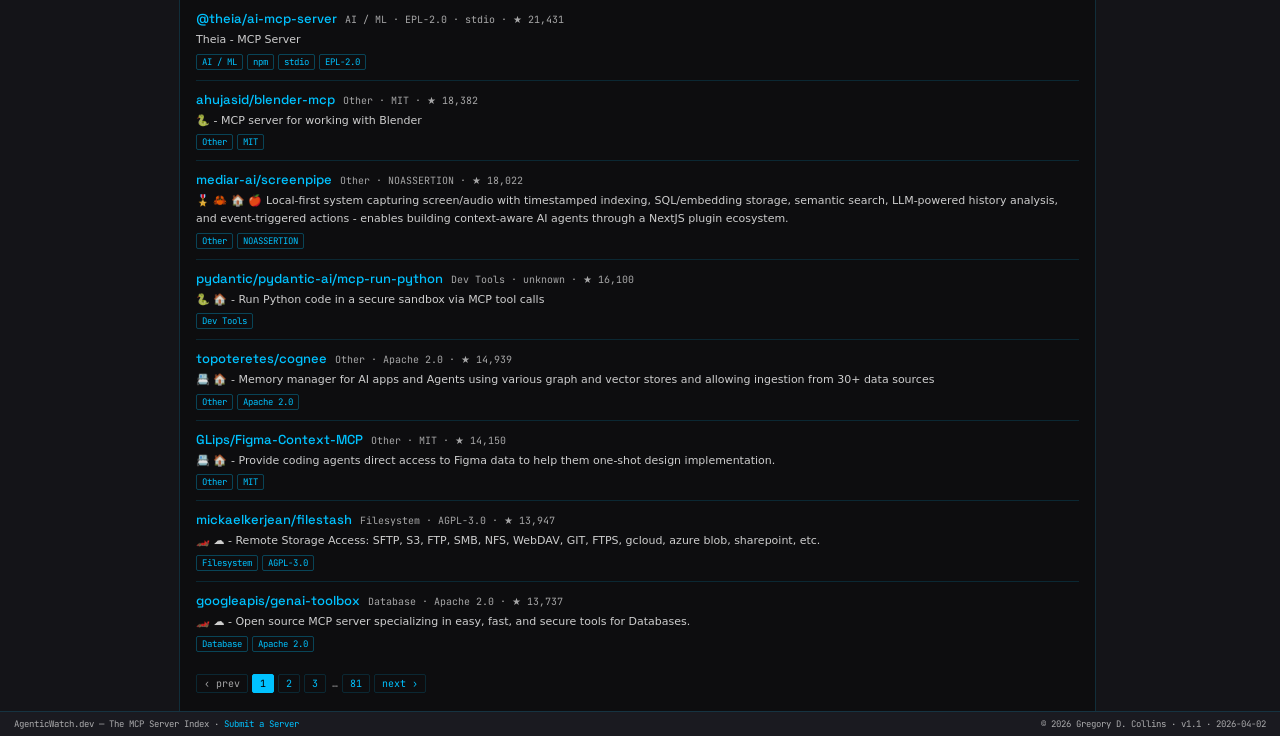
==== commit bd95cb0f: "Add: live star counts from stars.json, twice-daily Action schedule" ====
--- a/index.html
+++ b/index.html
@@ -299,18 +299,39 @@
 };
 
 // ─── Load data ────────────────────────────────────────────────────────────────
-fetch('/data/mcp-servers.json')
-  .then(r => { if(!r.ok) throw new Error('HTTP '+r.status); return r.json(); })
-  .then(data => {
+Promise.all([
+  fetch('/data/mcp-servers.json').then(r => { if(!r.ok) throw new Error('HTTP '+r.status); return r.json(); }),
+  fetch('/data/stars.json').then(r => r.ok ? r.json() : null).catch(() => null)
+])
+  .then(([data, starsData]) => {
     allEntries = data.entries || [];
+
+    // Merge live star counts if stars.json is available
+    if (starsData && starsData.stars) {
+      allEntries.forEach(e => {
+        if (e.url && e.url.startsWith('https://github.com/')) {
+          const parts = e.url.replace('https://github.com/','').replace(/\/$/,'').split('/');
+          if (parts.length >= 2) {
+            const slug = parts[0] + '/' + parts[1];
+            const live = starsData.stars[slug];
+            if (live !== undefined && live !== null) e.github_stars = live;
+          }
+        }
+      });
+    }
+
     // build slug index
     allEntries.forEach((e, i) => {
       e._idx = i;
       e._slug = slugify(e.name) + '-' + i;
       indexBySlug[e._slug] = e;
     });
+
+    const starsUpdated = starsData ? starsData.updated : null;
     document.getElementById('hdr-meta').innerHTML =
-      allEntries.length.toLocaleString() + ' entries · Updated: ' + (data.generated || '—');
+      allEntries.length.toLocaleString() + ' entries · Stars: ' +
+      (starsUpdated ? starsUpdated.replace('T',' ').replace('Z',' UTC') : 'static');
+
     renderStats(data);
     renderRankings(allEntries);
     renderCategoryList(allEntries);
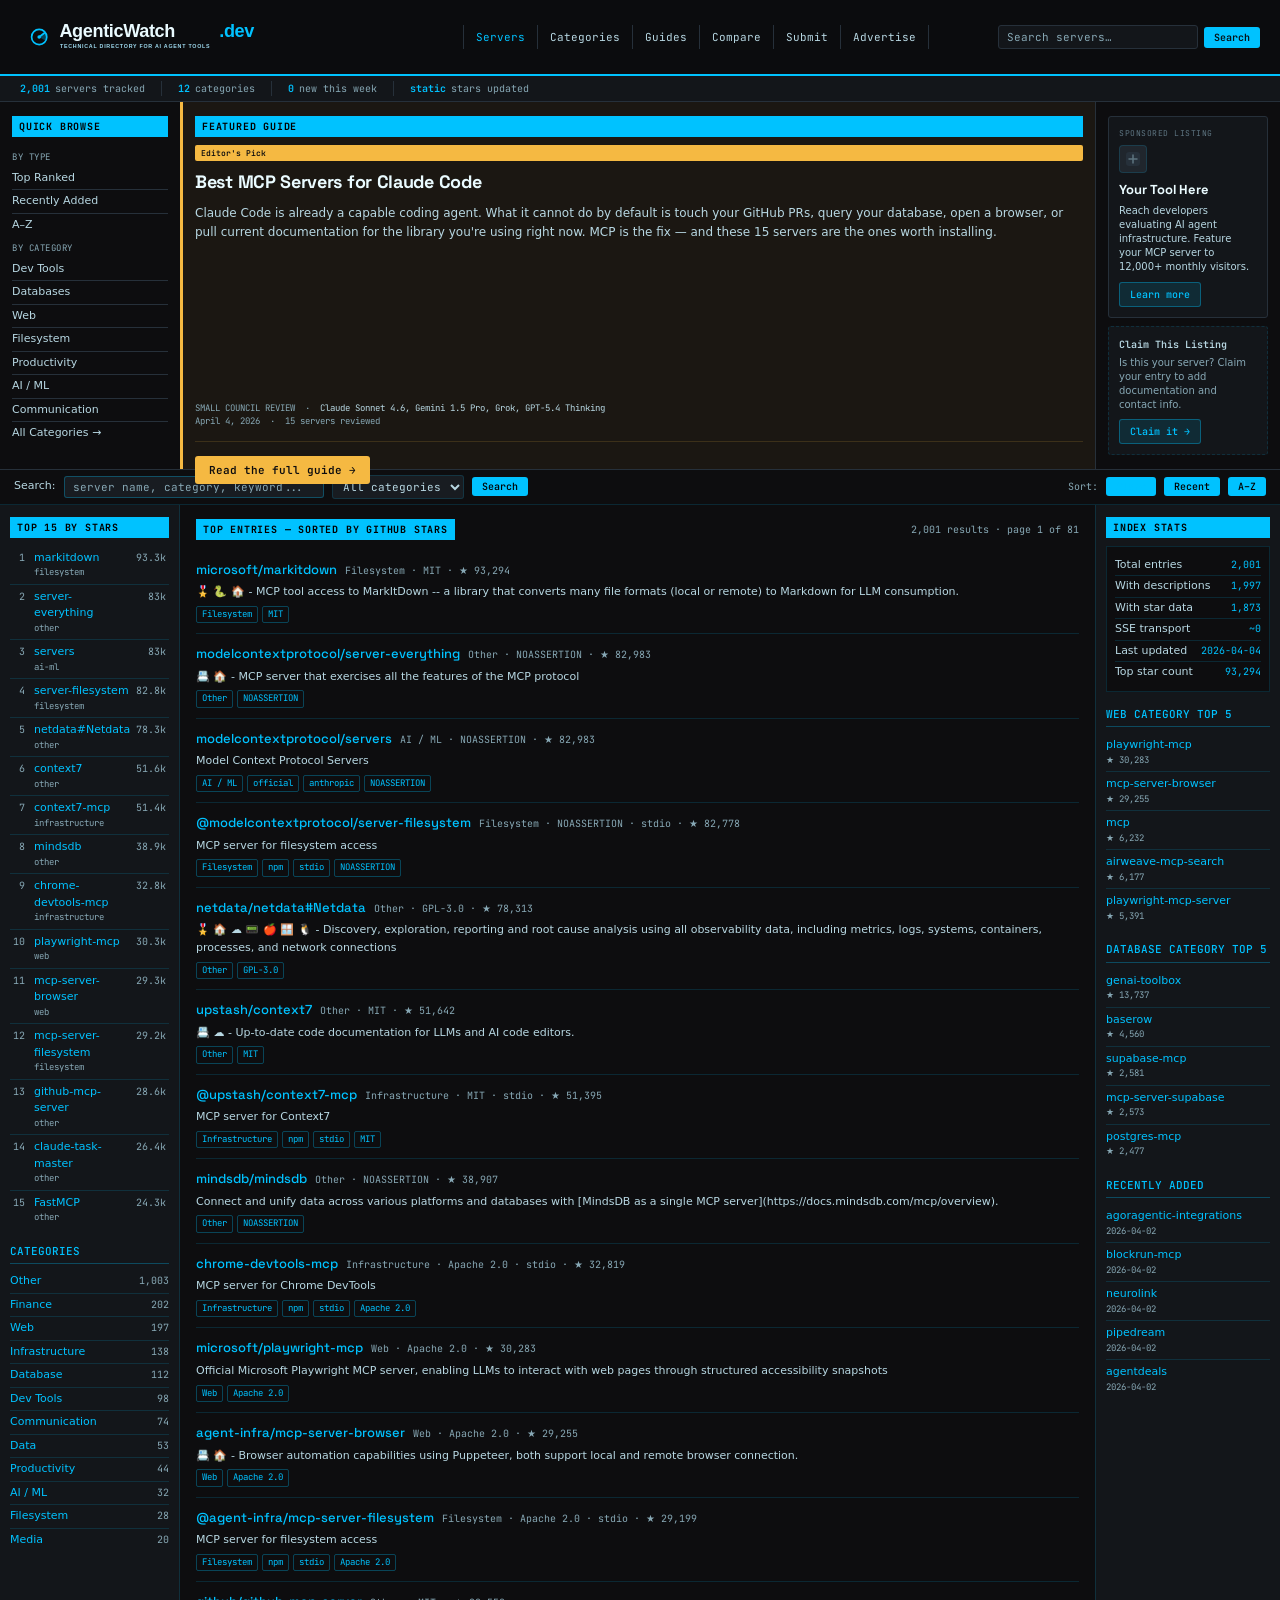
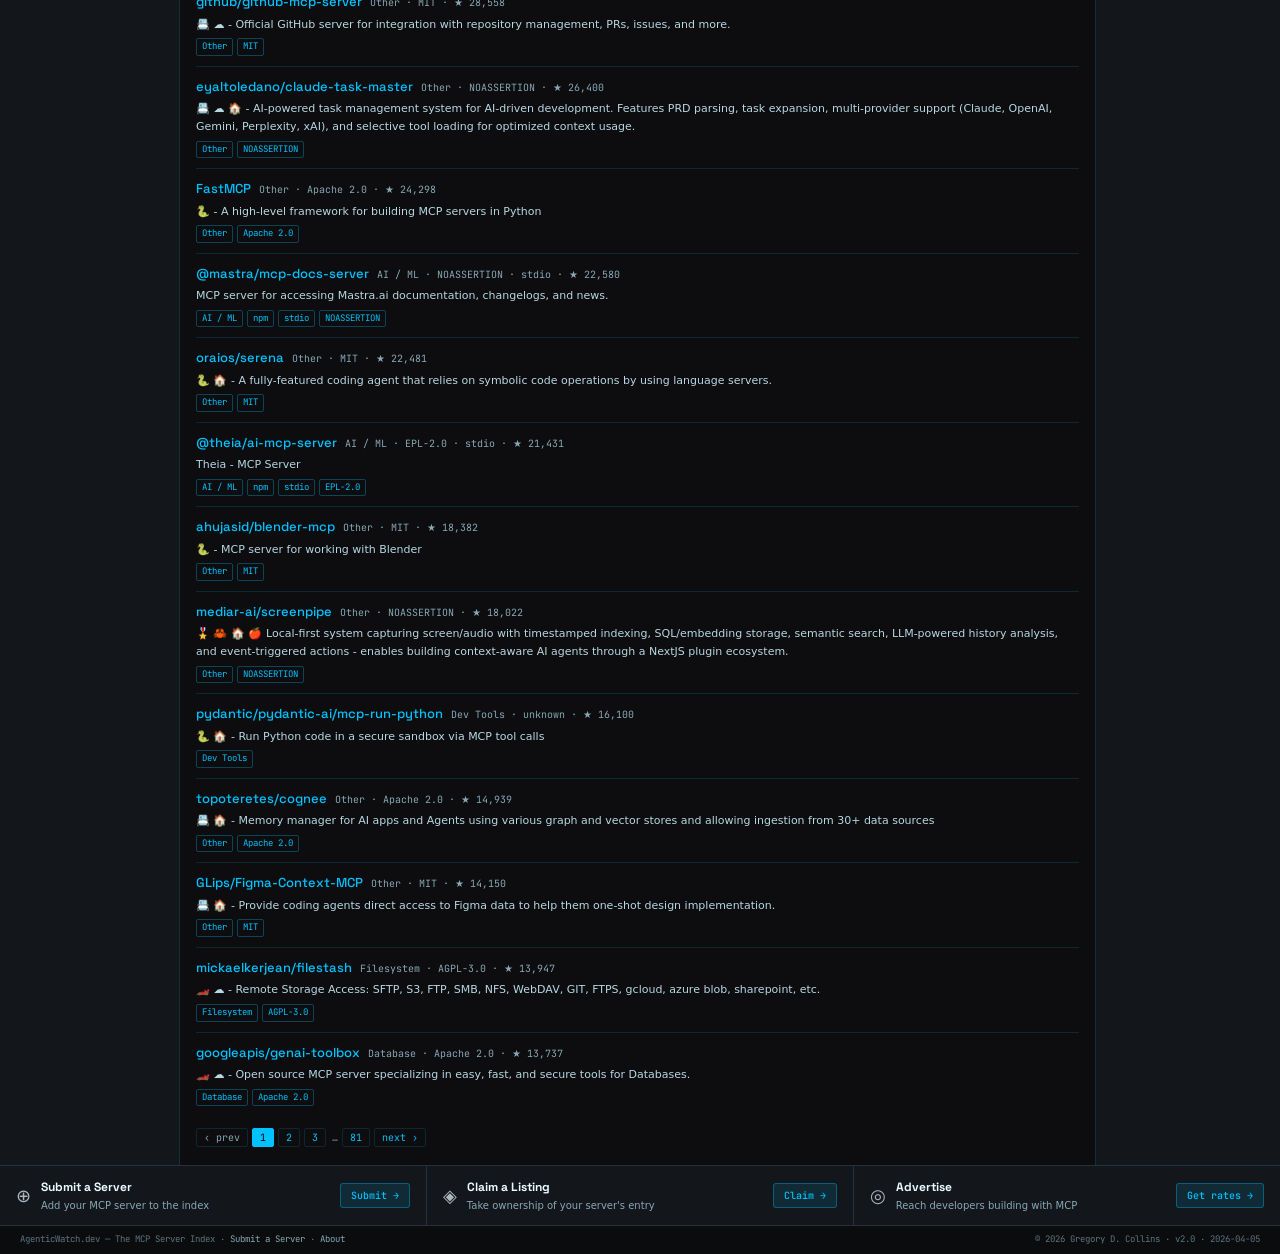
==== commit ef5be67a: "Release: v2.0 — editorial homepage with Featured Guide and live star counts - New header: logo + wor" ====
--- a/index.html
+++ b/index.html
@@ -10,56 +10,270 @@
 <link rel="icon" type="image/svg+xml" href="/favicon.svg"/>
 <link rel="shortcut icon" href="/favicon.svg"/>
 <link rel="preconnect" href="https://fonts.googleapis.com"/>
-<link href="https://fonts.googleapis.com/css2?family=Space+Grotesk:wght@700;800&family=JetBrains+Mono:wght@400;500&display=swap" rel="stylesheet"/>
+<link href="https://fonts.googleapis.com/css2?family=Space+Grotesk:wght@600;700;800&family=JetBrains+Mono:wght@400;500;600&display=swap" rel="stylesheet"/>
 <style>
 *{box-sizing:border-box;margin:0;padding:0;}
 :root{
-  --bg:#0D0D0F;--s1:#141418;--s2:#1A1A20;
+  --bg:#0D0D0F;
+  --bg-hdr:#0B0C0E;
+  --s1:#13161A;
+  --s2:#181C21;
+  --s3:#20262D;
+  --b0:#26303A;
+  --b1:rgba(0,194,255,0.15);
+  --b2:rgba(0,194,255,0.3);
+  --t1:#EAFBFF;
+  --t2:#B7D7E2;
+  --tm:#87A8B5;
+  --td:#5D7480;
   --ac:#00C2FF;
-  --b1:rgba(0,194,255,0.15);--b2:rgba(0,194,255,0.3);
-  --t1:#e8e8e8;--t2:rgba(232,232,232,0.88);--tm:rgba(232,232,232,0.70);
-  --link:#00C2FF;--link2:#00a8e0;
-}
-body{background:var(--bg);color:var(--t1);font-size:12px;font-family:system-ui,sans-serif;}
-
-/* layout */
+  --ac-h:#35D1FF;
+  --ac-a:#009DCE;
+  --ac-soft:rgba(0,194,255,0.12);
+  --ac-line:rgba(0,194,255,0.35);
+  --link:#00C2FF;
+  --link2:#00a8e0;
+  --ok:#2DD4A3;
+  --warn:#F5B942;
+  --err:#FF6B6B;
+  --info:#58AFFF;
+}
+body{background:var(--bg);color:var(--t1);font-size:12px;font-family:system-ui,sans-serif;line-height:1.5;}
+a{color:var(--ac);text-decoration:none;}
+a:hover{color:var(--ac-h);text-decoration:underline;}
+
+/* ── HEADER ───────────────────────────────────────────────────────────────── */
+.hdr{
+  background:var(--bg-hdr);
+  border-bottom:2px solid var(--ac);
+  padding:0 20px;
+  display:grid;
+  grid-template-columns:auto 1fr auto;
+  align-items:center;
+  gap:20px;
+  height:76px;
+}
+.hdr-brand{display:flex;align-items:center;text-decoration:none;flex-shrink:0;}
+.hdr-brand:hover{text-decoration:none;}
+.hdr-logo-desktop{display:block;height:64px;width:auto;}
+.hdr-logo-mobile{display:none;height:44px;width:auto;}
+@media(max-width:720px){
+  .hdr-logo-desktop{display:none;}
+  .hdr-logo-mobile{display:block;}
+  .hdr{grid-template-columns:auto 1fr;height:56px;}
+  .hdr-search{display:none;}
+}
+
+.hdr-nav{display:flex;align-items:center;gap:0;justify-content:center;}
+.hdr-nav a{
+  font-family:'JetBrains Mono',monospace;
+  font-size:11px;
+  color:var(--t2);
+  padding:4px 12px;
+  border-right:1px solid var(--b0);
+  white-space:nowrap;
+  transition:color 0.1s;
+  text-decoration:none;
+}
+.hdr-nav a:first-child{border-left:1px solid var(--b0);}
+.hdr-nav a:hover{color:var(--t1);background:var(--s1);text-decoration:none;}
+.hdr-nav a.active{color:var(--ac);}
+
+.hdr-search{display:flex;align-items:center;gap:6px;flex-shrink:0;}
+.hdr-search input{
+  background:var(--s1);
+  border:1px solid var(--b0);
+  color:var(--t1);
+  font-family:'JetBrains Mono',monospace;
+  font-size:11px;
+  padding:4px 8px;
+  border-radius:3px;
+  outline:none;
+  width:200px;
+}
+.hdr-search input::placeholder{color:var(--tm);}
+.hdr-search input:focus{border-color:var(--ac);box-shadow:0 0 0 2px var(--ac-soft);}
+.btn-primary{
+  background:var(--ac);
+  border:none;
+  color:#071015;
+  font-family:'JetBrains Mono',monospace;
+  font-size:10px;
+  font-weight:600;
+  padding:4px 10px;
+  border-radius:3px;
+  cursor:pointer;
+  white-space:nowrap;
+}
+.btn-primary:hover{background:var(--ac-h);}
+
+/* ── UTILITY STRIP ────────────────────────────────────────────────────────── */
+.util-strip{
+  background:var(--s1);
+  border-bottom:1px solid var(--b0);
+  padding:5px 20px;
+  display:flex;
+  align-items:center;
+  font-family:'JetBrains Mono',monospace;
+  font-size:10px;
+}
+.util-stat{
+  display:flex;
+  align-items:center;
+  gap:5px;
+  padding:0 16px;
+  border-right:1px solid var(--b0);
+}
+.util-stat:first-child{padding-left:0;}
+.util-stat:last-child{border-right:none;}
+.util-num{color:var(--ac);font-weight:600;}
+.util-label{color:var(--tm);}
+
+/* ── TOP ROW (3-col editorial) ────────────────────────────────────────────── */
+.top-row{
+  display:grid;
+  grid-template-columns:180px 1fr 185px;
+  border-bottom:1px solid var(--b0);
+}
+.top-col{padding:14px 12px;}
+.top-col+.top-col{border-left:1px solid var(--b0);}
+.top-col-featured{position:relative;}
+
+/* section headings */
+.sh{
+  background:var(--ac);
+  color:#000;
+  font-family:'JetBrains Mono',monospace;
+  font-size:10px;
+  font-weight:700;
+  letter-spacing:0.8px;
+  text-transform:uppercase;
+  padding:3px 7px;
+  margin:0 0 8px;
+  display:block;
+}
+.sh2{
+  border-bottom:1px solid var(--b2);
+  color:var(--ac);
+  font-family:'JetBrains Mono',monospace;
+  font-size:11px;
+  font-weight:500;
+  padding:2px 0 4px;
+  margin:12px 0 6px;
+  display:block;
+}
+
+/* Quick Browse */
+.browse-links{list-style:none;}
+.browse-links li{border-bottom:1px solid var(--b0);}
+.browse-links li:last-child{border-bottom:none;}
+.browse-links a{display:block;padding:3px 0;font-size:11px;color:var(--t2);}
+.browse-links a:hover{color:var(--t1);padding-left:3px;text-decoration:none;}
+.browse-section-label{
+  font-family:'JetBrains Mono',monospace;
+  font-size:9px;
+  color:var(--tm);
+  letter-spacing:0.5px;
+  text-transform:uppercase;
+  padding:6px 0 2px;
+  display:block;
+}
+
+/* Featured Guide */
+.badge-editors-pick{
+  font-family:'JetBrains Mono',monospace;
+  font-size:8px;
+  font-weight:600;
+  color:#0D0D0F;
+  background:var(--warn);
+  padding:2px 6px;
+  border-radius:2px;
+  white-space:nowrap;
+  display:inline-block;
+  margin-bottom:10px;
+}
+.guide-featured{display:flex;flex-direction:column;height:100%;}
+.guide-featured-title{
+  font-family:'Space Grotesk',sans-serif;
+  font-size:18px;
+  font-weight:800;
+  color:var(--t1);
+  line-height:1.25;
+  letter-spacing:-0.3px;
+  margin-bottom:10px;
+  text-decoration:none;
+  display:block;
+}
+.guide-featured-title:hover{color:var(--warn);text-decoration:none;}
+.guide-featured-excerpt{font-size:12px;color:var(--t2);line-height:1.65;margin-bottom:14px;flex:1;}
+.guide-byline{
+  font-family:'JetBrains Mono',monospace;
+  font-size:9px;
+  color:var(--tm);
+  margin-bottom:14px;
+  padding-bottom:12px;
+  border-bottom:1px solid rgba(245,185,66,0.15);
+  line-height:1.5;
+}
+.guide-byline span{color:var(--t2);}
+.top-col-featured{background:rgba(245,185,66,0.06);border-left:3px solid var(--warn) !important;}
+.btn-read-more{
+  display:inline-flex;
+  align-items:center;
+  gap:6px;
+  font-family:'JetBrains Mono',monospace;
+  font-size:11px;
+  font-weight:600;
+  padding:7px 14px;
+  background:var(--warn);
+  color:#0D0D0F;
+  border-radius:3px;
+  text-decoration:none;
+  align-self:flex-start;
+  cursor:pointer;
+  border:none;
+}
+.btn-read-more:hover{background:#f9c85a;color:#0D0D0F;text-decoration:none;}
+
+/* Sponsor + Claim */
+.sponsor-card{background:var(--s1);border:1px solid var(--b0);padding:10px;margin-bottom:8px;border-radius:3px;}
+.sponsor-label{font-family:'JetBrains Mono',monospace;font-size:8px;color:var(--td);letter-spacing:0.5px;text-transform:uppercase;margin-bottom:6px;display:block;}
+.sponsor-logo{width:28px;height:28px;background:var(--s3);border:1px solid var(--b1);border-radius:4px;margin-bottom:7px;display:flex;align-items:center;justify-content:center;}
+.sponsor-name{font-family:'Space Grotesk',sans-serif;font-size:13px;font-weight:700;color:var(--t1);margin-bottom:4px;}
+.sponsor-desc{font-size:10px;color:var(--t2);line-height:1.4;margin-bottom:8px;}
+.btn-outline{
+  display:inline-block;
+  font-family:'JetBrains Mono',monospace;
+  font-size:10px;
+  font-weight:500;
+  padding:4px 10px;
+  border:1px solid var(--ac-line);
+  color:var(--ac);
+  border-radius:3px;
+  cursor:pointer;
+  background:var(--ac-soft);
+  text-decoration:none;
+}
+.btn-outline:hover{border-color:var(--ac);background:rgba(0,194,255,0.18);color:var(--ac-h);text-decoration:none;}
+.claim-card{background:var(--s1);border:1px dashed var(--b1);padding:10px;border-radius:3px;}
+.claim-title{font-family:'JetBrains Mono',monospace;font-size:10px;font-weight:600;color:var(--t2);margin-bottom:4px;}
+.claim-desc{font-size:10px;color:var(--tm);line-height:1.4;margin-bottom:7px;}
+
+/* ── DIRECTORY LAYOUT ─────────────────────────────────────────────────────── */
 .dw-wrap{display:grid;grid-template-columns:180px 1fr 185px;min-height:600px;font-size:12px;}
 .dw-left{background:var(--s1);border-right:1px solid var(--b1);padding:12px 10px;}
 .dw-center{padding:14px 16px;}
 .dw-right{background:var(--s1);border-left:1px solid var(--b1);padding:12px 10px;}
 
-/* header */
-.dw-hdr{background:var(--s2);border-bottom:2px solid var(--ac);padding:10px 18px;display:flex;align-items:center;justify-content:space-between;gap:16px;}
-.dw-logo{display:block;text-decoration:none;flex-shrink:0;}
-.dw-logo img{display:block;height:64px;width:auto;}
-.dw-logo img.dw-logo-mobile{display:none;}
-.dw-hdr-meta{font-size:10px;color:var(--tm);font-family:'JetBrains Mono',monospace;text-align:right;white-space:nowrap;}
-@media(max-width:720px){
-  .dw-logo-desktop{display:none;}
-  .dw-logo-mobile{display:block;}
-  .dw-logo img{height:44px;}
-  .dw-hdr-meta{display:none;}
-}
-
-/* nav */
-.dw-nav{background:var(--s2);border-bottom:1px solid var(--b1);padding:5px 14px;display:flex;gap:0;}
-.dw-nav a{font-size:11px;color:var(--link);text-decoration:none;padding:3px 10px;border-right:1px solid var(--b1);}
-.dw-nav a:first-child{padding-left:0;}
-.dw-nav a:hover{color:var(--t1);}
-.dw-nav a.on{color:var(--t1);font-weight:500;}
-
 /* search bar */
 .dw-search-bar{background:var(--bg);border-bottom:1px solid var(--b1);padding:5px 14px;display:flex;align-items:center;gap:8px;flex-wrap:wrap;}
 .dw-search-bar input{background:var(--s2);border:1px solid var(--b2);color:var(--t1);font-family:'JetBrains Mono',monospace;font-size:11px;padding:3px 8px;border-radius:3px;outline:none;width:260px;}
 .dw-search-bar input::placeholder{color:var(--tm);}
+.dw-search-bar input:focus{border-color:var(--ac);}
 .dw-search-bar select{background:var(--s2);border:1px solid var(--b1);color:var(--t2);font-family:'JetBrains Mono',monospace;font-size:11px;padding:3px 6px;border-radius:3px;outline:none;}
 .dw-search-bar button{background:var(--ac);border:none;color:#000;font-family:'JetBrains Mono',monospace;font-size:10px;font-weight:500;padding:3px 10px;border-radius:3px;cursor:pointer;}
 .dw-search-bar button:hover{background:var(--link2);}
 .dw-sort-label{font-size:10px;color:var(--tm);font-family:'JetBrains Mono',monospace;margin-left:auto;}
-
-/* section headings */
-.dw-sh{background:var(--ac);color:#000;font-size:11px;font-weight:700;padding:3px 7px;margin:0 0 6px;font-family:'JetBrains Mono',monospace;letter-spacing:0.5px;}
-.dw-sh2{border-bottom:1px solid var(--b2);color:var(--ac);font-size:11px;font-weight:500;padding:2px 0 4px;margin:12px 0 6px;font-family:'JetBrains Mono',monospace;}
 
 /* rank table */
 .dw-rank{width:100%;border-collapse:collapse;font-size:11px;margin-bottom:10px;}
@@ -131,17 +345,13 @@
 /* ── DETAIL PAGE ─────────────────────────────────────────────────────────── */
 .detail-back{display:inline-flex;align-items:center;gap:5px;font-family:'JetBrains Mono',monospace;font-size:11px;color:var(--link);text-decoration:none;margin-bottom:14px;}
 .detail-back:hover{color:var(--t1);}
-
 .detail-name{font-family:'Space Grotesk',sans-serif;font-size:22px;font-weight:800;color:var(--t1);letter-spacing:-0.5px;margin-bottom:6px;line-height:1.2;}
-
 .detail-badges{display:flex;gap:6px;flex-wrap:wrap;margin-bottom:12px;}
 .detail-badge{font-family:'JetBrains Mono',monospace;font-size:10px;padding:2px 8px;border-radius:2px;border:1px solid var(--b2);color:var(--ac);}
 .detail-badge.cat{background:rgba(0,194,255,0.08);}
 .detail-stars{color:#ffb400;border-color:rgba(255,180,0,0.3);background:rgba(255,180,0,0.08);}
-
 .detail-desc{font-size:13px;color:var(--t2);line-height:1.7;margin-bottom:16px;padding:12px;background:var(--s1);border:1px solid var(--b1);border-radius:3px;}
 .detail-desc-placeholder{font-size:12px;color:var(--tm);font-family:'JetBrains Mono',monospace;padding:12px;background:var(--s1);border:1px solid var(--b1);border-radius:3px;margin-bottom:16px;}
-
 .detail-table{width:100%;border-collapse:collapse;font-size:12px;margin-bottom:16px;}
 .detail-table tr{border-bottom:1px solid var(--b1);}
 .detail-table tr:last-child{border-bottom:none;}
@@ -150,55 +360,139 @@
 .detail-table td:last-child{color:var(--t1);}
 .detail-table a{color:var(--link);text-decoration:none;word-break:break-all;}
 .detail-table a:hover{text-decoration:underline;color:var(--t1);}
-
 .detail-tags{display:flex;gap:5px;flex-wrap:wrap;}
 .detail-tag{font-family:'JetBrains Mono',monospace;font-size:10px;color:var(--link);border:1px solid var(--b2);padding:2px 7px;border-radius:2px;}
-
 .detail-platforms{display:flex;gap:5px;flex-wrap:wrap;}
 .detail-platform{font-family:'JetBrains Mono',monospace;font-size:10px;color:var(--t2);border:1px solid var(--b1);padding:2px 7px;border-radius:2px;}
-
 .detail-difficulty{display:flex;gap:3px;align-items:center;}
 .diff-dot{width:9px;height:9px;border-radius:50%;background:var(--b2);}
 .diff-dot.on{background:var(--ac);}
-
 .detail-cta{display:flex;gap:10px;align-items:center;padding:14px 0;border-top:1px solid var(--b1);margin-top:4px;}
 .detail-cta-btn{font-family:'JetBrains Mono',monospace;font-size:11px;font-weight:500;padding:7px 16px;border-radius:3px;cursor:pointer;text-decoration:none;display:inline-flex;align-items:center;gap:6px;}
 .detail-cta-primary{background:var(--ac);color:#000;border:none;}
 .detail-cta-primary:hover{background:var(--link2);color:#000;}
 .detail-cta-secondary{background:transparent;color:var(--link);border:1px solid var(--b2);}
 .detail-cta-secondary:hover{color:var(--t1);border-color:var(--t2);}
-
-/* detail right sidebar — related entries */
 .detail-related-item{padding:4px 0;border-bottom:1px solid var(--b1);font-size:11px;}
 .detail-related-item:last-child{border-bottom:none;}
 .detail-related-link{color:var(--link);text-decoration:none;display:block;}
 .detail-related-link:hover{color:var(--t1);text-decoration:underline;}
 
-/* footer */
-.dw-footer{background:var(--s2);border-top:1px solid var(--b1);padding:6px 14px;display:flex;justify-content:space-between;align-items:center;}
-.dw-footer span{font-family:'JetBrains Mono',monospace;font-size:9px;color:var(--tm);}
+/* ── FOOTER CTA ──────────────────────────────────────────────────────────── */
+.footer-cta{
+  display:grid;
+  grid-template-columns:repeat(3,1fr);
+  gap:1px;
+  background:var(--b0);
+  border-top:1px solid var(--b0);
+}
+.footer-cta-cell{background:var(--s1);padding:12px 16px;display:flex;align-items:center;gap:10px;}
+.footer-cta-icon{font-size:18px;flex-shrink:0;opacity:0.7;}
+.footer-cta-title{font-family:'Space Grotesk',sans-serif;font-size:12px;font-weight:700;color:var(--t1);margin-bottom:2px;}
+.footer-cta-desc{font-size:10px;color:var(--tm);}
+.footer-cta-btn{margin-left:auto;flex-shrink:0;}
+
+/* footer bar */
+.dw-footer{background:var(--bg-hdr);border-top:1px solid var(--b0);padding:7px 20px;display:flex;justify-content:space-between;align-items:center;}
+.dw-footer span{font-family:'JetBrains Mono',monospace;font-size:9px;color:var(--td);}
+.dw-footer a{color:var(--tm);}
+.dw-footer a:hover{color:var(--t1);}
 </style>
 </head>
 <body>
 
-<div class="dw-hdr">
-  <a href="#" class="dw-logo" onclick="goHome();return false;" aria-label="AgenticWatch.dev home">
-    <img src="/assets/agenticwatch-header-desktop.svg" class="dw-logo-desktop" alt="AgenticWatch.dev — Technical Directory for AI Agent Tools" height="64" width="auto"/>
-    <img src="/assets/agenticwatch-header-mobile.svg" class="dw-logo-mobile" alt="AgenticWatch.dev" height="44" width="auto"/>
+<!-- ── HEADER ─────────────────────────────────────────────────────────────── -->
+<header class="hdr">
+  <a href="#" class="hdr-brand" onclick="goHome();return false;" aria-label="AgenticWatch.dev home">
+    <img src="/assets/agenticwatch-header-desktop.svg" class="hdr-logo-desktop" alt="AgenticWatch.dev — Technical Directory for AI Agent Tools" height="64"/>
+    <img src="/assets/agenticwatch-header-mobile.svg" class="hdr-logo-mobile" alt="AgenticWatch.dev" height="44"/>
   </a>
-  <div class="dw-hdr-meta" id="hdr-meta">Loading…</div>
+  <nav class="hdr-nav">
+    <a href="#" id="nav-home" class="active" onclick="goHome();return false;">Servers</a>
+    <a href="#" onclick="goHome();showAllCategories();return false;">Categories</a>
+    <a href="#" onclick="showGuide();return false;">Guides</a>
+    <a href="#">Compare</a>
+    <a href="mailto:submit@agenticwatch.dev">Submit</a>
+    <a href="#">Advertise</a>
+  </nav>
+  <div class="hdr-search">
+    <input type="text" id="hdr-search-input" placeholder="Search servers…" onkeydown="if(event.key==='Enter')doHeaderSearch()"/>
+    <button class="btn-primary" onclick="doHeaderSearch()">Search</button>
+  </div>
+</header>
+
+<!-- ── UTILITY STRIP ──────────────────────────────────────────────────────── -->
+<div class="util-strip" id="util-strip">
+  <div class="util-stat"><span class="util-num" id="util-total">—</span><span class="util-label">servers tracked</span></div>
+  <div class="util-stat"><span class="util-num" id="util-cats">—</span><span class="util-label">categories</span></div>
+  <div class="util-stat"><span class="util-num" id="util-new">—</span><span class="util-label">new this week</span></div>
+  <div class="util-stat"><span class="util-num" id="util-updated">—</span><span class="util-label">stars updated</span></div>
 </div>
 
-<div class="dw-nav">
-  <a href="#" id="nav-home" class="on" onclick="goHome();return false;">Home</a>
-  <a href="#" onclick="goHome();sortBy('stars');return false;">Rankings</a>
-  <a href="#" onclick="goHome();setTimeout(()=>document.getElementById('search-input').focus(),50);return false;">Search</a>
-  <a href="#" onclick="goHome();showAllCategories();return false;">Categories</a>
-  <a href="#" onclick="goHome();sortBy('recent');return false;">New Entries</a>
-  <a href="mailto:submit@agenticwatch.dev">Submit Server</a>
-  <a href="#">About</a>
+<!-- ── TOP ROW ────────────────────────────────────────────────────────────── -->
+<div class="top-row">
+
+  <!-- LEFT: Quick Browse -->
+  <div class="top-col">
+    <span class="sh">Quick Browse</span>
+    <span class="browse-section-label">By Type</span>
+    <ul class="browse-links">
+      <li><a href="#" onclick="goHome();sortBy('stars');return false;">Top Ranked</a></li>
+      <li><a href="#" onclick="goHome();sortBy('recent');return false;">Recently Added</a></li>
+      <li><a href="#" onclick="goHome();sortBy('alpha');return false;">A–Z</a></li>
+    </ul>
+    <span class="browse-section-label">By Category</span>
+    <ul class="browse-links">
+      <li><a href="#" onclick="goHome();filterByCategory('developer-tools');return false;">Dev Tools</a></li>
+      <li><a href="#" onclick="goHome();filterByCategory('database');return false;">Databases</a></li>
+      <li><a href="#" onclick="goHome();filterByCategory('web');return false;">Web</a></li>
+      <li><a href="#" onclick="goHome();filterByCategory('filesystem');return false;">Filesystem</a></li>
+      <li><a href="#" onclick="goHome();filterByCategory('productivity');return false;">Productivity</a></li>
+      <li><a href="#" onclick="goHome();filterByCategory('ai-ml');return false;">AI / ML</a></li>
+      <li><a href="#" onclick="goHome();filterByCategory('communication');return false;">Communication</a></li>
+      <li><a href="#" onclick="goHome();showAllCategories();return false;">All Categories →</a></li>
+    </ul>
+  </div>
+
+  <!-- CENTER: Featured Guide -->
+  <div class="top-col top-col-featured" id="featured-guide-col">
+    <span class="sh">Featured Guide</span>
+    <div class="guide-featured">
+      <span class="badge-editors-pick">Editor's Pick</span>
+      <a href="javascript:void(0)" class="guide-featured-title" onclick="showGuide()">Best MCP Servers for Claude Code</a>
+      <p class="guide-featured-excerpt">Claude Code is already a capable coding agent. What it cannot do by default is touch your GitHub PRs, query your database, open a browser, or pull current documentation for the library you're using right now. MCP is the fix — and these 15 servers are the ones worth installing.</p>
+      <div class="guide-byline">
+        SMALL COUNCIL REVIEW &nbsp;·&nbsp; <span>Claude Sonnet 4.6, Gemini 1.5 Pro, Grok, GPT-5.4 Thinking</span><br/>
+        April 4, 2026 &nbsp;·&nbsp; 15 servers reviewed
+      </div>
+      <button class="btn-read-more" onclick="showGuide()">Read the full guide →</button>
+    </div>
+  </div>
+
+  <!-- RIGHT: Sponsored + Claim -->
+  <div class="top-col">
+    <div class="sponsor-card">
+      <span class="sponsor-label">Sponsored Listing</span>
+      <div class="sponsor-logo">
+        <svg width="14" height="14" viewBox="0 0 14 14" fill="none">
+          <rect width="14" height="14" rx="3" fill="#26303A"/>
+          <path d="M3 7h8M7 3v8" stroke="#5D7480" stroke-width="1.5" stroke-linecap="round"/>
+        </svg>
+      </div>
+      <div class="sponsor-name">Your Tool Here</div>
+      <div class="sponsor-desc">Reach developers evaluating AI agent infrastructure. Feature your MCP server to 12,000+ monthly visitors.</div>
+      <a href="mailto:advertise@agenticwatch.dev" class="btn-outline">Learn more</a>
+    </div>
+    <div class="claim-card">
+      <div class="claim-title">Claim This Listing</div>
+      <div class="claim-desc">Is this your server? Claim your entry to add documentation and contact info.</div>
+      <a href="mailto:submit@agenticwatch.dev" class="btn-outline" style="font-size:10px;">Claim it →</a>
+    </div>
+  </div>
+
 </div>
 
+<!-- ── SEARCH BAR ─────────────────────────────────────────────────────────── -->
 <div class="dw-search-bar" id="search-bar">
   <span style="font-size:11px;color:var(--t2)">Search:</span>
   <input id="search-input" placeholder="server name, category, keyword..." oninput="onSearch()"/>
@@ -225,34 +519,31 @@
   <button class="dw-sort-btn" id="sort-alpha" onclick="sortBy('alpha')">A–Z</button>
 </div>
 
+<!-- ── DIRECTORY ──────────────────────────────────────────────────────────── -->
 <div class="dw-wrap">
 
-  <!-- LEFT: Rankings + Categories (always visible) -->
   <div class="dw-left">
-    <div class="dw-sh">TOP 15 BY STARS</div>
+    <div class="sh">TOP 15 BY STARS</div>
     <table class="dw-rank" id="rankings-table">
       <tr><td colspan="3" class="dw-loading">loading…</td></tr>
     </table>
-    <div class="dw-sh2">CATEGORIES</div>
+    <div class="sh2">CATEGORIES</div>
     <div id="category-list"><div class="dw-loading">loading…</div></div>
   </div>
 
-  <!-- CENTER: Directory view -->
   <div class="dw-center" id="view-directory">
     <div class="dw-center-hdr">
-      <div class="dw-sh" style="margin:0" id="center-heading">LATEST ENTRIES</div>
+      <div class="sh" style="margin:0" id="center-heading">LATEST ENTRIES</div>
       <span class="dw-result-count" id="result-count"></span>
     </div>
     <div id="entries-list"><div class="dw-loading">Loading MCP server data…</div></div>
     <div id="pagination"></div>
   </div>
 
-  <!-- CENTER: Detail view (hidden until needed) -->
   <div class="dw-center" id="view-detail" style="display:none"></div>
 
-  <!-- RIGHT: Stats sidebar (directory mode) -->
   <div class="dw-right" id="sidebar-directory">
-    <div class="dw-sh">INDEX STATS</div>
+    <div class="sh">INDEX STATS</div>
     <div class="dw-stats">
       <div class="dw-stat-row"><span class="dw-stat-label">Total entries</span><span class="dw-stat-val" id="stat-total">—</span></div>
       <div class="dw-stat-row"><span class="dw-stat-label">With descriptions</span><span class="dw-stat-val" id="stat-desc">—</span></div>
@@ -261,22 +552,49 @@
       <div class="dw-stat-row"><span class="dw-stat-label">Last updated</span><span class="dw-stat-val" id="stat-updated">—</span></div>
       <div class="dw-stat-row"><span class="dw-stat-label">Top star count</span><span class="dw-stat-val" id="stat-top">—</span></div>
     </div>
-    <div class="dw-sh2">WEB CATEGORY TOP 5</div>
+    <div class="sh2">WEB CATEGORY TOP 5</div>
     <div id="sidebar-web"><div class="dw-loading">loading…</div></div>
-    <div class="dw-sh2">DATABASE CATEGORY TOP 5</div>
+    <div class="sh2">DATABASE CATEGORY TOP 5</div>
     <div id="sidebar-db"><div class="dw-loading">loading…</div></div>
-    <div class="dw-sh2">RECENTLY ADDED</div>
+    <div class="sh2">RECENTLY ADDED</div>
     <div id="sidebar-recent"><div class="dw-loading">loading…</div></div>
   </div>
 
-  <!-- RIGHT: Detail sidebar (hidden until needed) -->
   <div class="dw-right" id="sidebar-detail" style="display:none"></div>
 
 </div>
 
+<!-- ── FOOTER CTA ─────────────────────────────────────────────────────────── -->
+<div class="footer-cta">
+  <div class="footer-cta-cell">
+    <div class="footer-cta-icon">⊕</div>
+    <div>
+      <div class="footer-cta-title">Submit a Server</div>
+      <div class="footer-cta-desc">Add your MCP server to the index</div>
+    </div>
+    <a href="mailto:submit@agenticwatch.dev" class="btn-outline footer-cta-btn">Submit →</a>
+  </div>
+  <div class="footer-cta-cell">
+    <div class="footer-cta-icon">◈</div>
+    <div>
+      <div class="footer-cta-title">Claim a Listing</div>
+      <div class="footer-cta-desc">Take ownership of your server's entry</div>
+    </div>
+    <a href="mailto:submit@agenticwatch.dev" class="btn-outline footer-cta-btn">Claim →</a>
+  </div>
+  <div class="footer-cta-cell">
+    <div class="footer-cta-icon">◎</div>
+    <div>
+      <div class="footer-cta-title">Advertise</div>
+      <div class="footer-cta-desc">Reach developers building with MCP</div>
+    </div>
+    <a href="mailto:advertise@agenticwatch.dev" class="btn-outline footer-cta-btn">Get rates →</a>
+  </div>
+</div>
+
 <div class="dw-footer">
-  <span id="footer-left">AgenticWatch.dev — The MCP Server Index · <a href="mailto:submit@agenticwatch.dev" style="color:var(--link);text-decoration:none;">Submit a Server</a></span>
-  <span>© 2026 Gregory D. Collins · v1.1 · 2026-04-02</span>
+  <span>AgenticWatch.dev — The MCP Server Index · <a href="mailto:submit@agenticwatch.dev">Submit a Server</a> · <a href="#">About</a></span>
+  <span>© 2026 Gregory D. Collins · v2.0 · 2026-04-05</span>
 </div>
 
 <script>
@@ -298,6 +616,9 @@
   'other':'Other'
 };
 
+// Save guide card HTML before any JS touches it
+const GUIDE_CARD_HTML = document.getElementById('featured-guide-col').innerHTML;
+
 // ─── Load data ────────────────────────────────────────────────────────────────
 Promise.all([
   fetch('/data/mcp-servers.json').then(r => { if(!r.ok) throw new Error('HTTP '+r.status); return r.json(); }),
@@ -306,7 +627,7 @@
   .then(([data, starsData]) => {
     allEntries = data.entries || [];
 
-    // Merge live star counts if stars.json is available
+    // Merge live star counts
     if (starsData && starsData.stars) {
       allEntries.forEach(e => {
         if (e.url && e.url.startsWith('https://github.com/')) {
@@ -320,17 +641,24 @@
       });
     }
 
-    // build slug index
+    // Build slug index
     allEntries.forEach((e, i) => {
       e._idx = i;
       e._slug = slugify(e.name) + '-' + i;
       indexBySlug[e._slug] = e;
     });
 
+    // Populate utility strip
+    const cats = new Set(allEntries.map(e => e.category).filter(Boolean));
+    const oneWeekAgo = new Date(Date.now() - 7*24*60*60*1000).toISOString().slice(0,10);
+    const newThisWeek = allEntries.filter(e => e.last_updated && e.last_updated >= oneWeekAgo).length;
     const starsUpdated = starsData ? starsData.updated : null;
-    document.getElementById('hdr-meta').innerHTML =
-      allEntries.length.toLocaleString() + ' entries · Stars: ' +
-      (starsUpdated ? starsUpdated.replace('T',' ').replace('Z',' UTC') : 'static');
+
+    document.getElementById('util-total').textContent = allEntries.length.toLocaleString();
+    document.getElementById('util-cats').textContent = cats.size;
+    document.getElementById('util-new').textContent = newThisWeek.toLocaleString();
+    document.getElementById('util-updated').textContent =
+      starsUpdated ? starsUpdated.replace('T',' ').replace('Z',' UTC') : 'static';
 
     renderStats(data);
     renderRankings(allEntries);
@@ -349,11 +677,9 @@
   if (hash.startsWith('#/server/')) {
     const slug = hash.replace('#/server/', '');
     const entry = indexBySlug[slug];
-    if (entry) {
-      showDetail(entry);
-    } else {
-      showDirectory();
-    }
+    if (entry) { showDetail(entry); } else { showDirectory(); }
+  } else if (hash === '#/guide/best-mcp-servers-for-claude-code') {
+    renderGuide();
   } else {
     showDirectory();
   }
@@ -363,6 +689,7 @@
 
 function goHome() {
   window.location.hash = '';
+  restoreGuideCard();
   showDirectory();
 }
 
@@ -377,7 +704,7 @@
   document.getElementById('sidebar-directory').style.display = '';
   document.getElementById('sidebar-detail').style.display = 'none';
   document.getElementById('search-bar').style.display = '';
-  document.getElementById('nav-home').classList.add('on');
+  document.getElementById('nav-home').classList.add('active');
   applyFilters();
 }
 
@@ -387,29 +714,161 @@
   document.getElementById('sidebar-directory').style.display = 'none';
   document.getElementById('sidebar-detail').style.display = '';
   document.getElementById('search-bar').style.display = 'none';
-  document.getElementById('nav-home').classList.remove('on');
+  document.getElementById('nav-home').classList.remove('active');
   document.title = entry.name + ' — AgenticWatch.dev';
   renderDetailCenter(entry);
   renderDetailSidebar(entry);
   window.scrollTo(0, 0);
 }
 
+// ─── Header search ────────────────────────────────────────────────────────────
+function doHeaderSearch() {
+  const val = document.getElementById('hdr-search-input').value.trim();
+  if (!val) return;
+  document.getElementById('search-input').value = val;
+  currentSearch = val;
+  goHome();
+}
+
+// ─── Featured Guide ───────────────────────────────────────────────────────────
+function showGuide() {
+  window.location.hash = '#/guide/best-mcp-servers-for-claude-code';
+  renderGuide();
+}
+
+function restoreGuideCard() {
+  const col = document.getElementById('featured-guide-col');
+  col.innerHTML = GUIDE_CARD_HTML;
+}
+
+function renderGuide() {
+  const col = document.getElementById('featured-guide-col');
+  const colHeight = col.offsetHeight;
+  col.innerHTML = `
+    <div style="height:${colHeight - 28}px;overflow-y:auto;padding-right:6px;" id="guide-scroll">
+      <a href="javascript:void(0)" onclick="goHome()" style="font-family:'JetBrains Mono',monospace;font-size:10px;color:var(--tm);display:inline-flex;align-items:center;gap:4px;margin-bottom:14px;text-decoration:none;">← Back to home</a>
+      <div style="font-family:'JetBrains Mono',monospace;font-size:8px;font-weight:600;color:#0D0D0F;background:var(--warn);padding:2px 6px;border-radius:2px;display:inline-block;margin-bottom:10px;">Editor's Pick</div>
+      <div style="font-family:'Space Grotesk',sans-serif;font-size:20px;font-weight:800;color:var(--t1);line-height:1.2;letter-spacing:-0.3px;margin-bottom:6px;">Best MCP Servers for Claude Code</div>
+      <div style="font-family:'JetBrains Mono',monospace;font-size:9px;color:var(--tm);margin-bottom:16px;padding-bottom:12px;border-bottom:1px solid rgba(245,185,66,0.15);">SMALL COUNCIL REVIEW &nbsp;·&nbsp; Claude Sonnet 4.6, Gemini 1.5 Pro, Grok, GPT-5.4 Thinking &nbsp;·&nbsp; April 4, 2026 &nbsp;·&nbsp; 15 servers</div>
+      <div id="guide-body" style="font-size:12px;color:var(--t2);line-height:1.7;"></div>
+    </div>`;
+  document.getElementById('guide-body').innerHTML = guideHTML();
+}
+
+function guideHTML() {
+  const h2 = (n,t,gh,stars,transport,diff) => `
+    <div style="margin:20px 0 6px;padding-top:16px;border-top:1px solid rgba(245,185,66,0.12);">
+      <div style="font-family:'Space Grotesk',sans-serif;font-size:14px;font-weight:800;color:var(--t1);">#${n} — ${t}</div>
+      <div style="font-family:'JetBrains Mono',monospace;font-size:9px;color:var(--tm);margin-top:3px;">
+        ${gh ? `<a href="${gh}" target="_blank" style="color:var(--ac);">${gh.replace('https://github.com/','')}</a> &nbsp;·&nbsp; ` : ''}★ ${stars} &nbsp;·&nbsp; ${transport} &nbsp;·&nbsp; ${diff}
+      </div>
+    </div>`;
+  const review = (model, url, text) => `
+    <div style="margin:8px 0 4px;font-size:11px;font-style:italic;color:var(--tm);">Best review by <a href="${url}" target="_blank" style="color:var(--ac);">${model}</a>:</div>
+    <p style="margin-bottom:8px;">${text}</p>`;
+  const caveat = t => `<p style="font-size:11px;color:var(--tm);background:var(--s1);border-left:2px solid var(--b0);padding:6px 8px;margin-bottom:6px;"><strong style="color:var(--t2);">Caveat:</strong> ${t}</p>`;
+  const note = t => `<p style="font-family:'JetBrains Mono',monospace;font-size:9px;color:var(--td);font-style:italic;margin-bottom:4px;"><em>Council note: ${t}</em></p>`;
+
+  return `
+    <p style="margin-bottom:14px;">Claude Code is already a capable coding agent. It edits files, runs shell commands, works across a codebase, and calls the Anthropic API. What it cannot do by default is touch your GitHub PRs, query your database, open a browser, or pull current documentation for the library you're using right now.</p>
+    <p style="margin-bottom:14px;">MCP (Model Context Protocol) is the fix. As of early 2026, the ecosystem has grown past 400 community-built servers. Most aren't worth your time. These 15 are.</p>
+
+    ${h2(1,'GitHub MCP Server','https://github.com/github/github-mcp-server','~28,600 ★','stdio / HTTP','Easy')}
+    ${review('GPT-5.4 Thinking','https://openai.com','For Claude Code, this is the most broadly useful MCP server because it closes the loop between local coding work and the system of record: repos, PRs, issues, Actions, labels, and code security. It belongs at #1 because Claude Code already edits code well locally; what it needs most is authoritative repo state, PR context, CI visibility, and issue workflows — which GitHub\'s server exposes directly.')}
+    ${caveat('Rate limits of 5,000 requests per hour can be hit during heavy agentic sessions. Use fine-grained PATs scoped to only the repos and permissions you need.')}
+    ${note('Ranked #1 or #2 by all four models.')}
+
+    ${h2(2,'Context7','https://github.com/upstash/context7','~51,600 ★','stdio / HTTP','Easy')}
+    ${review('Claude Sonnet 4.6','https://anthropic.com','Claude Code\'s training data is months old. When you\'re working with Next.js 15, Prisma 6, React 19, or any fast-moving framework, Claude will generate code against outdated API signatures — and it won\'t know it\'s doing it. Context7 solves this by fetching current, version-specific documentation for any library at call time and injecting it into the prompt. This is arguably the highest-ROI server on this list for day-to-day coding.')}
+    ${caveat('The parsing backend and crawling engine are proprietary — only the MCP wrapper is open source. Quality varies by library.')}
+    ${note('Ranked #2 by both Claude and ChatGPT. Directly addresses Claude Code\'s most common failure mode.')}
+
+    ${h2(3,'Playwright MCP','https://github.com/microsoft/playwright-mcp','~30,300 ★','stdio / HTTP','Easy')}
+    ${review('Grok','https://x.ai','Provides structured browser automation via accessibility trees — no screenshots needed — letting Claude Code autonomously navigate, click, type, mock networks, and run E2E tests during web and full-stack builds. Microsoft backing ensures rock-solid stability and frequent updates.')}
+    ${caveat('Requires Playwright browsers installed (npx playwright install chromium) before first use.')}
+    ${note('Appeared in all four lists.')}
+
+    ${h2(4,'Sentry MCP','https://github.com/getsentry/sentry-mcp','~621 ★ (repo)','stdio / HTTP','Easy')}
+    ${review('GPT-5.4 Thinking','https://openai.com','Sentry is unusually well aligned with Claude Code because it is explicitly optimized for coding assistants and debugging workflows. This makes it high-value for "fix the real production error, not the hypothetical one" work: issues, traces, and performance data become available inside the coding session.')}
+    ${caveat('Most valuable only if the team already has good Sentry coverage. Pair with GitHub MCP to close the full loop.')}
+    ${note('"Fix the real production error, not the hypothetical one" was the standout line of the entire review round.')}
+
+    ${h2(5,'Filesystem MCP Server','https://github.com/modelcontextprotocol/servers','~82,046 ★','stdio','Easy')}
+    ${review('Claude Sonnet 4.6','https://anthropic.com','Claude Code has native file access within a project directory. The Filesystem MCP server adds sandboxed access to directories outside that project — shared config directories, monorepo sibling packages, data folders. You specify exactly which directories to expose at startup. Nothing outside that list is reachable.')}
+    ${caveat('Claude Code\'s native access is usually sufficient for single-project work. Earns its place in multi-package setups.')}
+    ${note('Gemini ranked this #1; Claude ranked it #4.')}
+
+    ${h2(6,'Sequential Thinking MCP','https://github.com/modelcontextprotocol/servers','~82,046 ★','stdio','Easy')}
+    ${review('Gemini 1.5 Pro','https://gemini.google.com','This isn\'t a tool in the traditional sense — it\'s a reasoning enhancer. It forces Claude to use a structured, step-by-step reflection process, which is critical for complex refactors in the CLI where "one-shot" logic often fails.')}
+    ${caveat('Adds latency where it engages. Best scoped to complex sessions rather than left on globally.')}
+    ${note('All four models included this server.')}
+
+    ${h2(7,'Fetch MCP','https://github.com/modelcontextprotocol/servers','~82,046 ★','stdio','Easy')}
+    ${review('Claude Sonnet 4.6','https://anthropic.com','Claude Code cannot access the internet by default. Fetch MCP adds the ability to retrieve any URL and convert it to clean Markdown — API docs, release notes, changelog entries. Anthropic-maintained, no API key required.')}
+    ${caveat('For JavaScript-heavy pages, Firecrawl outperforms this server. Fetch is right for simple URL retrieval.')}
+
+    ${h2(8,'Memory MCP','https://github.com/modelcontextprotocol/servers','~82,046 ★','stdio','Easy')}
+    ${review('Claude Sonnet 4.6','https://anthropic.com','Claude Code has no memory between sessions by default. The Memory server implements a knowledge graph that persists entities and relationships across conversations — your architecture decisions, technical constraints, known bugs, working patterns for your codebase.')}
+    ${caveat('Only as useful as how disciplined you are about curating it. Stale entries will mislead the model.')}
+
+    ${h2(9,'Firecrawl MCP','https://github.com/firecrawl/firecrawl-mcp-server','~86,000 ★','stdio / HTTP','Easy')}
+    ${review('Claude Sonnet 4.6','https://anthropic.com','Where Fetch MCP handles simple URL retrieval, Firecrawl handles the hard cases: JavaScript-heavy pages, multi-page crawls, structured data extraction, batch scraping. It can traverse entire documentation sites in a single operation. There\'s also an autonomous agent mode that accepts a natural language prompt and finds relevant information across multiple sources on its own.')}
+    ${caveat('The free tier\'s 500 credits deplete quickly on batch operations. A paid plan is needed for sustained workflows.')}
+
+    ${h2(10,'Supabase MCP','https://github.com/supabase-community/supabase-mcp','~2,600 ★','HTTP (SSE)','Easy')}
+    ${review('GPT-5.4 Thinking','https://openai.com','Supabase MCP is one of the best "full-stack in one shot" servers for Claude Code. It compresses database and platform context into a single connection: query your Postgres database, inspect table schemas, manage RLS policies, create migrations, debug auth issues, and interact with Edge Functions — all through natural language.')}
+    ${caveat('Enable read-only mode by default. OAuth requires a browser redirect — use a service token in headless CI. Prompt injection via database content is a documented risk.')}
+
+    ${h2(11,'PostgreSQL MCP Pro','https://github.com/crystaldba/postgres-mcp','~2,500 ★','stdio / HTTP','Moderate')}
+    ${review('GPT-5.4 Thinking','https://openai.com','This is one of the few database MCP servers that goes beyond "run SQL" into explain plans, index tuning, health checks, and performance diagnostics — much more valuable when the job is to fix slow queries or bad schema design.')}
+    ${caveat('Use a dedicated read-only user. The crystaldba version is the stronger pick for serious backend work.')}
+
+    ${h2(12,'Git MCP','https://github.com/modelcontextprotocol/servers','~82,046 ★','stdio','Easy')}
+    ${review('Grok','https://x.ai','Local Git repo tools — commit, branch, diff, blame, search — that pair perfectly with the GitHub MCP server for end-to-end version control without leaving the CLI. The distinct value over Claude Code\'s native git is structured, programmatic history analysis.')}
+    ${caveat('Local-only. Git MCP earns its place specifically for history analysis and context-building across large repos.')}
+
+    ${h2(13,'Linear MCP',null,'N/A (hosted)','HTTP (SSE)','Easy')}
+    ${review('Claude Sonnet 4.6','https://anthropic.com','The combinatorial value with GitHub MCP is the headline: Claude Code can diagnose a bug, write the fix, open the PR, and update the Linear ticket to "In Review" in a single workflow without touching a browser.')}
+    ${caveat('Most valuable as a companion to GitHub MCP. If your team doesn\'t use Linear, skip it.')}
+
+    ${h2(14,'Figma MCP',null,'N/A (hosted)','HTTP (SSE)','Easy')}
+    ${review('Claude Sonnet 4.6','https://anthropic.com','Figma MCP exposes your Figma selection\'s live component structure to Claude — hierarchy, auto-layout values, spacing tokens, component references, design variables, and color styles. The practical result: Claude Code generates code against the actual design rather than a screenshot or verbal description.')}
+    ${caveat('Requires Figma Dev Mode access, a paid feature on most plans.')}
+
+    ${h2(15,'Cloudflare MCP Server','https://github.com/cloudflare/mcp-server-cloudflare','~3,600 ★','HTTP (SSE)','Moderate')}
+    ${review('GPT-5.4 Thinking','https://openai.com','If a Claude Code user ships on Cloudflare Pages, Workers, D1, R2, DNS, or observability, this server is extremely practical. It spans deployment, infrastructure, and debugging tasks in one official package.')}
+    ${caveat('Irrelevant if your stack doesn\'t use Cloudflare. Scope permissions tightly.')}
+    ${note('ChatGPT was the only model to include this — a legitimate omission from the others.')}
+
+    <div style="margin-top:24px;padding:14px;background:var(--s1);border:1px solid rgba(245,185,66,0.2);border-radius:3px;">
+      <div style="font-family:'Space Grotesk',sans-serif;font-size:13px;font-weight:700;color:var(--t1);margin-bottom:8px;">How to Think About This Stack</div>
+      <p style="margin-bottom:8px;"><strong style="color:var(--t1);">Start here:</strong> GitHub MCP + Context7 + Playwright. Three servers, 80% of the value.</p>
+      <p style="margin-bottom:8px;"><strong style="color:var(--t1);">Add based on your stack:</strong> Supabase or Postgres MCP Pro for databases. Sentry for production debugging. Linear, Figma, Cloudflare if you use them.</p>
+      <p><strong style="color:var(--t1);">Install globally and forget:</strong> Filesystem, Fetch, Memory, Sequential Thinking, Git MCP — all in Anthropic's reference monorepo. Zero config, no API keys.</p>
+    </div>
+
+    <div style="margin-top:20px;padding-top:14px;border-top:1px solid rgba(245,185,66,0.15);font-family:'JetBrains Mono',monospace;font-size:9px;color:var(--td);">
+      <div style="margin-bottom:6px;color:var(--tm);font-weight:600;">SMALL COUNCIL — ATTRIBUTION</div>
+      <div>Claude Sonnet 4.6 · <a href="https://anthropic.com" target="_blank" style="color:var(--ac);">Anthropic</a></div>
+      <div>Gemini 1.5 Pro · <a href="https://gemini.google.com" target="_blank" style="color:var(--ac);">Google</a></div>
+      <div>Grok · <a href="https://x.ai" target="_blank" style="color:var(--ac);">xAI</a></div>
+      <div>GPT-5.4 Thinking · <a href="https://openai.com" target="_blank" style="color:var(--ac);">OpenAI</a></div>
+      <div style="margin-top:6px;">Research date: April 4, 2026</div>
+    </div>`;
+}
+
 // ─── Detail: center ───────────────────────────────────────────────────────────
 function renderDetailCenter(e) {
   const catLabel = CATEGORY_LABELS[e.category] || e.category || '—';
-
   const badges = [
     e.category ? `<span class="detail-badge cat">${escHtml(catLabel)}</span>` : '',
     e.github_stars != null ? `<span class="detail-badge detail-stars">★ ${e.github_stars.toLocaleString()}</span>` : '',
     e.transport ? `<span class="detail-badge">${escHtml(e.transport)}</span>` : '',
     e.license && e.license !== 'unknown' ? `<span class="detail-badge">${escHtml(e.license)}</span>` : '',
   ].filter(Boolean).join('');
-
   const desc = e.description
     ? `<div class="detail-desc">${escHtml(e.description)}</div>`
     : `<div class="detail-desc-placeholder">No description available for this entry yet.</div>`;
-
-  // summary table rows
   const rows = [
     ['Home Page', e.url ? `<a href="${escHtml(e.url)}" target="_blank" rel="noopener">${escHtml(e.url)}</a>` : '—'],
     ['Category', escHtml(catLabel)],
@@ -418,20 +877,12 @@
     ['License', e.license ? escHtml(e.license) : '—'],
     ['Difficulty', e.difficulty != null ? difficultyDots(e.difficulty) : '—'],
     ['Platforms', e.platforms && e.platforms.length
-      ? `<div class="detail-platforms">${e.platforms.map(p=>`<span class="detail-platform">${escHtml(p)}</span>`).join('')}</div>`
-      : '—'],
+      ? `<div class="detail-platforms">${e.platforms.map(p=>`<span class="detail-platform">${escHtml(p)}</span>`).join('')}</div>` : '—'],
     ['Tags', e.tags && e.tags.length
-      ? `<div class="detail-tags">${e.tags.map(t=>`<span class="detail-tag">${escHtml(t)}</span>`).join('')}</div>`
-      : '—'],
+      ? `<div class="detail-tags">${e.tags.map(t=>`<span class="detail-tag">${escHtml(t)}</span>`).join('')}</div>` : '—'],
     ['Last Updated', e.last_updated ? escHtml(e.last_updated) : '—'],
   ];
-
-  const tableHtml = rows.map(([label, val]) =>
-    `<tr><td>${label}</td><td>${val}</td></tr>`
-  ).join('');
-
-  const ctaUrl = e.url || '#';
-
+  const tableHtml = rows.map(([label, val]) => `<tr><td>${label}</td><td>${val}</td></tr>`).join('');
   document.getElementById('view-detail').innerHTML = `
     <a class="detail-back" href="#" onclick="goHome();return false;">← All Servers</a>
     <div class="detail-name">${escHtml(e.name)}</div>
@@ -439,24 +890,16 @@
     ${desc}
     <table class="detail-table"><tbody>${tableHtml}</tbody></table>
     <div class="detail-cta">
-      <a class="detail-cta-btn detail-cta-primary" href="${escHtml(ctaUrl)}" target="_blank" rel="noopener">
-        View on GitHub →
-      </a>
-      <a class="detail-cta-btn detail-cta-secondary" href="#" onclick="goHome();return false;">
-        ← Back to Index
-      </a>
-    </div>
-  `;
+      <a class="detail-cta-btn detail-cta-primary" href="${escHtml(e.url||'#')}" target="_blank" rel="noopener">View on GitHub →</a>
+      <a class="detail-cta-btn detail-cta-secondary" href="#" onclick="goHome();return false;">← Back to Index</a>
+    </div>`;
 }
 
 function difficultyDots(n) {
   const max = 5;
   let html = '<div class="detail-difficulty">';
-  for (let i = 1; i <= max; i++) {
-    html += `<div class="diff-dot${i <= n ? ' on' : ''}"></div>`;
-  }
-  html += `<span style="font-family:'JetBrains Mono',monospace;font-size:10px;color:var(--tm);margin-left:5px">${n}/${max}</span>`;
-  html += '</div>';
+  for (let i = 1; i <= max; i++) html += `<div class="diff-dot${i<=n?' on':''}"></div>`;
+  html += `<span style="font-family:'JetBrains Mono',monospace;font-size:10px;color:var(--tm);margin-left:5px">${n}/${max}</span></div>`;
   return html;
 }
 
@@ -464,13 +907,10 @@
 function renderDetailSidebar(e) {
   const cat = e.category || 'other';
   const catLabel = CATEGORY_LABELS[cat] || cat;
-
-  // related: same category, excluding current entry, top by stars
   const related = allEntries
     .filter(x => x.category === cat && x._slug !== e._slug)
     .sort((a,b) => (b.github_stars||0) - (a.github_stars||0))
     .slice(0, 8);
-
   const relatedHtml = related.length
     ? related.map(r => `
         <div class="detail-related-item">
@@ -478,9 +918,8 @@
           <div class="dw-side-meta">${r.github_stars != null ? '★ '+r.github_stars.toLocaleString() : escHtml(r.category||'')}</div>
         </div>`).join('')
     : '<div class="dw-empty" style="font-size:10px;padding:4px 0">No related entries</div>';
-
   document.getElementById('sidebar-detail').innerHTML = `
-    <div class="dw-sh">SERVER INFO</div>
+    <div class="sh">SERVER INFO</div>
     <div class="dw-stats">
       <div class="dw-stat-row"><span class="dw-stat-label">Category</span><span class="dw-stat-val">${escHtml(catLabel)}</span></div>
       <div class="dw-stat-row"><span class="dw-stat-label">GitHub Stars</span><span class="dw-stat-val">${e.github_stars != null ? e.github_stars.toLocaleString() : '—'}</span></div>
@@ -488,9 +927,8 @@
       <div class="dw-stat-row"><span class="dw-stat-label">Auth</span><span class="dw-stat-val">${escHtml(e.auth||'—')}</span></div>
       <div class="dw-stat-row"><span class="dw-stat-label">License</span><span class="dw-stat-val">${escHtml(e.license||'—')}</span></div>
     </div>
-    <div class="dw-sh2">MORE IN ${escHtml(catLabel.toUpperCase())}</div>
-    ${relatedHtml}
-  `;
+    <div class="sh2">MORE IN ${escHtml(catLabel.toUpperCase())}</div>
+    ${relatedHtml}`;
 }
 
 // ─── Stats ────────────────────────────────────────────────────────────────────
@@ -514,7 +952,6 @@
     .filter(e => e.github_stars != null)
     .sort((a,b) => b.github_stars - a.github_stars)
     .slice(0, 15);
-
   const html = top15.map((e, i) => `
     <tr>
       <td class="rnum">${i+1}</td>
@@ -524,7 +961,6 @@
       </td>
       <td class="rcount">${fmtStars(e.github_stars)}</td>
     </tr>`).join('');
-
   document.getElementById('rankings-table').innerHTML =
     html || '<tr><td colspan="3" class="dw-empty">No star data</td></tr>';
 }
@@ -533,10 +969,8 @@
 function renderCategoryList(entries) {
   const counts = {};
   entries.forEach(e => { const c = e.category || 'other'; counts[c] = (counts[c]||0)+1; });
-
   const order = ['other','finance','web','infrastructure','database','developer-tools',
                  'communication','data','productivity','ai-ml','filesystem','media'];
-
   const html = order.map(cat => {
     const n = counts[cat] || 0;
     const label = CATEGORY_LABELS[cat] || cat;
@@ -546,14 +980,13 @@
       <span class="dw-cat-num">${n.toLocaleString()}</span>
     </div>`;
   }).join('');
-
   document.getElementById('category-list').innerHTML = html;
 }
 
-// ─── Sidebars (directory mode) ────────────────────────────────────────────────
+// ─── Sidebars ─────────────────────────────────────────────────────────────────
 function renderSidebars(entries) {
-  renderSidebarTop('sidebar-web',    entries, 'web',      5);
-  renderSidebarTop('sidebar-db',     entries, 'database', 5);
+  renderSidebarTop('sidebar-web', entries, 'web', 5);
+  renderSidebarTop('sidebar-db', entries, 'database', 5);
   renderSidebarRecent('sidebar-recent', entries, 5);
 }
 
@@ -562,13 +995,11 @@
     .filter(e => e.category === cat && e.github_stars != null)
     .sort((a,b) => b.github_stars - a.github_stars)
     .slice(0, n);
-
   const html = top.map(e => `
     <div class="dw-side-item">
       <a class="dw-side-link" href="#" onclick="navToDetail('${e._slug}');return false;">${escHtml(shortName(e.name))}</a>
       <div class="dw-side-meta">${e.github_stars != null ? '★ '+e.github_stars.toLocaleString() : ''}</div>
     </div>`).join('');
-
   document.getElementById(id).innerHTML =
     html || '<div class="dw-empty" style="font-size:10px;padding:4px 0">No data</div>';
 }
@@ -578,13 +1009,11 @@
     .filter(e => e.last_updated)
     .sort((a,b) => b.last_updated.localeCompare(a.last_updated))
     .slice(0, n);
-
   const html = recent.map(e => `
     <div class="dw-side-item">
       <a class="dw-side-link" href="#" onclick="navToDetail('${e._slug}');return false;">${escHtml(shortName(e.name))}</a>
       <div class="dw-side-meta">${escHtml(e.last_updated||'')}</div>
     </div>`).join('');
-
   document.getElementById(id).innerHTML =
     html || '<div class="dw-empty" style="font-size:10px;padding:4px 0">No data</div>';
 }
@@ -594,29 +1023,25 @@
   const start = (page - 1) * PER_PAGE;
   const slice = entries.slice(start, start + PER_PAGE);
   const total = entries.length;
-
   if (!total) {
     document.getElementById('entries-list').innerHTML = '<div class="dw-empty">No results found.</div>';
     document.getElementById('pagination').innerHTML = '';
     document.getElementById('result-count').textContent = '0 results';
     return;
   }
-
   const html = slice.map(e => {
     const meta = [
       e.category    ? escHtml(CATEGORY_LABELS[e.category]||e.category) : null,
-      e.license     ? escHtml(e.license)    : null,
-      e.transport   ? escHtml(e.transport)  : null,
+      e.license     ? escHtml(e.license)   : null,
+      e.transport   ? escHtml(e.transport) : null,
       e.github_stars != null ? '★ '+e.github_stars.toLocaleString() : null
     ].filter(Boolean).join(' · ');
-
     const tags = [
       e.category ? `<span class="dw-etag">${escHtml(CATEGORY_LABELS[e.category]||e.category)}</span>` : '',
       ...(e.tags||[]).slice(0,4).map(t=>`<span class="dw-etag">${escHtml(t)}</span>`),
       e.transport ? `<span class="dw-etag">${escHtml(e.transport)}</span>` : '',
       e.license && e.license !== 'unknown' ? `<span class="dw-etag">${escHtml(e.license)}</span>` : ''
     ].filter(Boolean).join('');
-
     return `<div class="dw-entry">
       <div class="dw-entry-hdr">
         <a class="dw-entry-name" href="#" onclick="navToDetail('${e._slug}');return false;">${escHtml(e.name)}</a>
@@ -626,12 +1051,9 @@
       <div class="dw-entry-tags">${tags}</div>
     </div>`;
   }).join('');
-
   document.getElementById('entries-list').innerHTML = html;
   document.getElementById('result-count').textContent =
-    total.toLocaleString() + ' result' + (total!==1?'s':'') +
-    ' · page ' + page + ' of ' + Math.ceil(total/PER_PAGE);
-
+    total.toLocaleString() + ' result' + (total!==1?'s':'') + ' · page ' + page + ' of ' + Math.ceil(total/PER_PAGE);
   renderPagination(total, page);
   window.scrollTo(0, 0);
 }
@@ -640,10 +1062,8 @@
 function renderPagination(total, page) {
   const pages = Math.ceil(total / PER_PAGE);
   if (pages <= 1) { document.getElementById('pagination').innerHTML=''; return; }
-
   let html = '<div class="dw-pagination">';
   html += `<button class="dw-page-btn" onclick="goPage(${page-1})" ${page===1?'disabled':''}>‹ prev</button>`;
-
   const range = [];
   for (let p = 1; p <= pages; p++) {
     if (p===1||p===pages||(p>=page-2&&p<=page+2)) range.push(p);
@@ -653,7 +1073,6 @@
     if (p==='…') html+=`<span class="dw-page-info">…</span>`;
     else html+=`<button class="dw-page-btn ${p===page?'active':''}" onclick="goPage(${p})">${p}</button>`;
   });
-
   html += `<button class="dw-page-btn" onclick="goPage(${page+1})" ${page===pages?'disabled':''}>next ›</button>`;
   html += '</div>';
   document.getElementById('pagination').innerHTML = html;
@@ -675,15 +1094,12 @@
   if (currentSort==='stars')  results.sort((a,b)=>(b.github_stars||0)-(a.github_stars||0));
   if (currentSort==='recent') results.sort((a,b)=>(b.last_updated||'').localeCompare(a.last_updated||''));
   if (currentSort==='alpha')  results.sort((a,b)=>(a.name||'').localeCompare(b.name||''));
-
   filtered = results;
-
   let heading = 'LATEST ENTRIES';
   if (currentSort==='stars' && !currentCategory && !currentSearch) heading = 'TOP ENTRIES — sorted by GitHub stars';
   if (currentCategory) heading = (CATEGORY_LABELS[currentCategory]||currentCategory).toUpperCase()+' — ALL ENTRIES';
   if (currentSearch) heading = 'SEARCH RESULTS';
   document.getElementById('center-heading').textContent = heading;
-
   const badge = document.getElementById('filter-badge');
   if (currentCategory||currentSearch) {
     const parts=[];
@@ -691,11 +1107,9 @@
     if (currentSearch) parts.push('"'+currentSearch+'"');
     badge.innerHTML=`<span class="dw-filter-active" onclick="clearFilters()">✕ ${parts.join(' + ')}</span>`;
   } else { badge.innerHTML=''; }
-
   document.querySelectorAll('.dw-cat-row').forEach(row=>{
     row.classList.toggle('active', row.dataset.cat===currentCategory);
   });
-
   currentPage = 1;
   renderEntries(filtered, currentPage);
 }
@@ -708,8 +1122,8 @@
 }
 
 function showAllCategories() { currentCategory=''; document.getElementById('cat-select').value=''; applyFilters(); }
-function onSearch()  { currentSearch = document.getElementById('search-input').value.trim(); applyFilters(); }
-function doSearch()  { currentSearch = document.getElementById('search-input').value.trim(); applyFilters(); }
+function onSearch()   { currentSearch = document.getElementById('search-input').value.trim(); applyFilters(); }
+function doSearch()   { currentSearch = document.getElementById('search-input').value.trim(); applyFilters(); }
 function onCatSelect(){ currentCategory = document.getElementById('cat-select').value; applyFilters(); }
 
 function sortBy(s) {
@@ -738,18 +1152,15 @@
 function slugify(s) {
   return (s||'').toLowerCase().replace(/[^a-z0-9]+/g,'-').replace(/^-|-$/g,'');
 }
-
 function escHtml(s) {
   if (!s) return '';
   return String(s).replace(/&/g,'&amp;').replace(/</g,'&lt;').replace(/>/g,'&gt;').replace(/"/g,'&quot;');
 }
-
 function shortName(name) {
   if (!name) return '';
   const parts = name.split('/');
   return parts[parts.length-1] || name;
 }
-
 function fmtStars(n) {
   if (n==null) return '—';
   if (n>=1000) return (n/1000).toFixed(1).replace(/\.0$/,'')+'k';
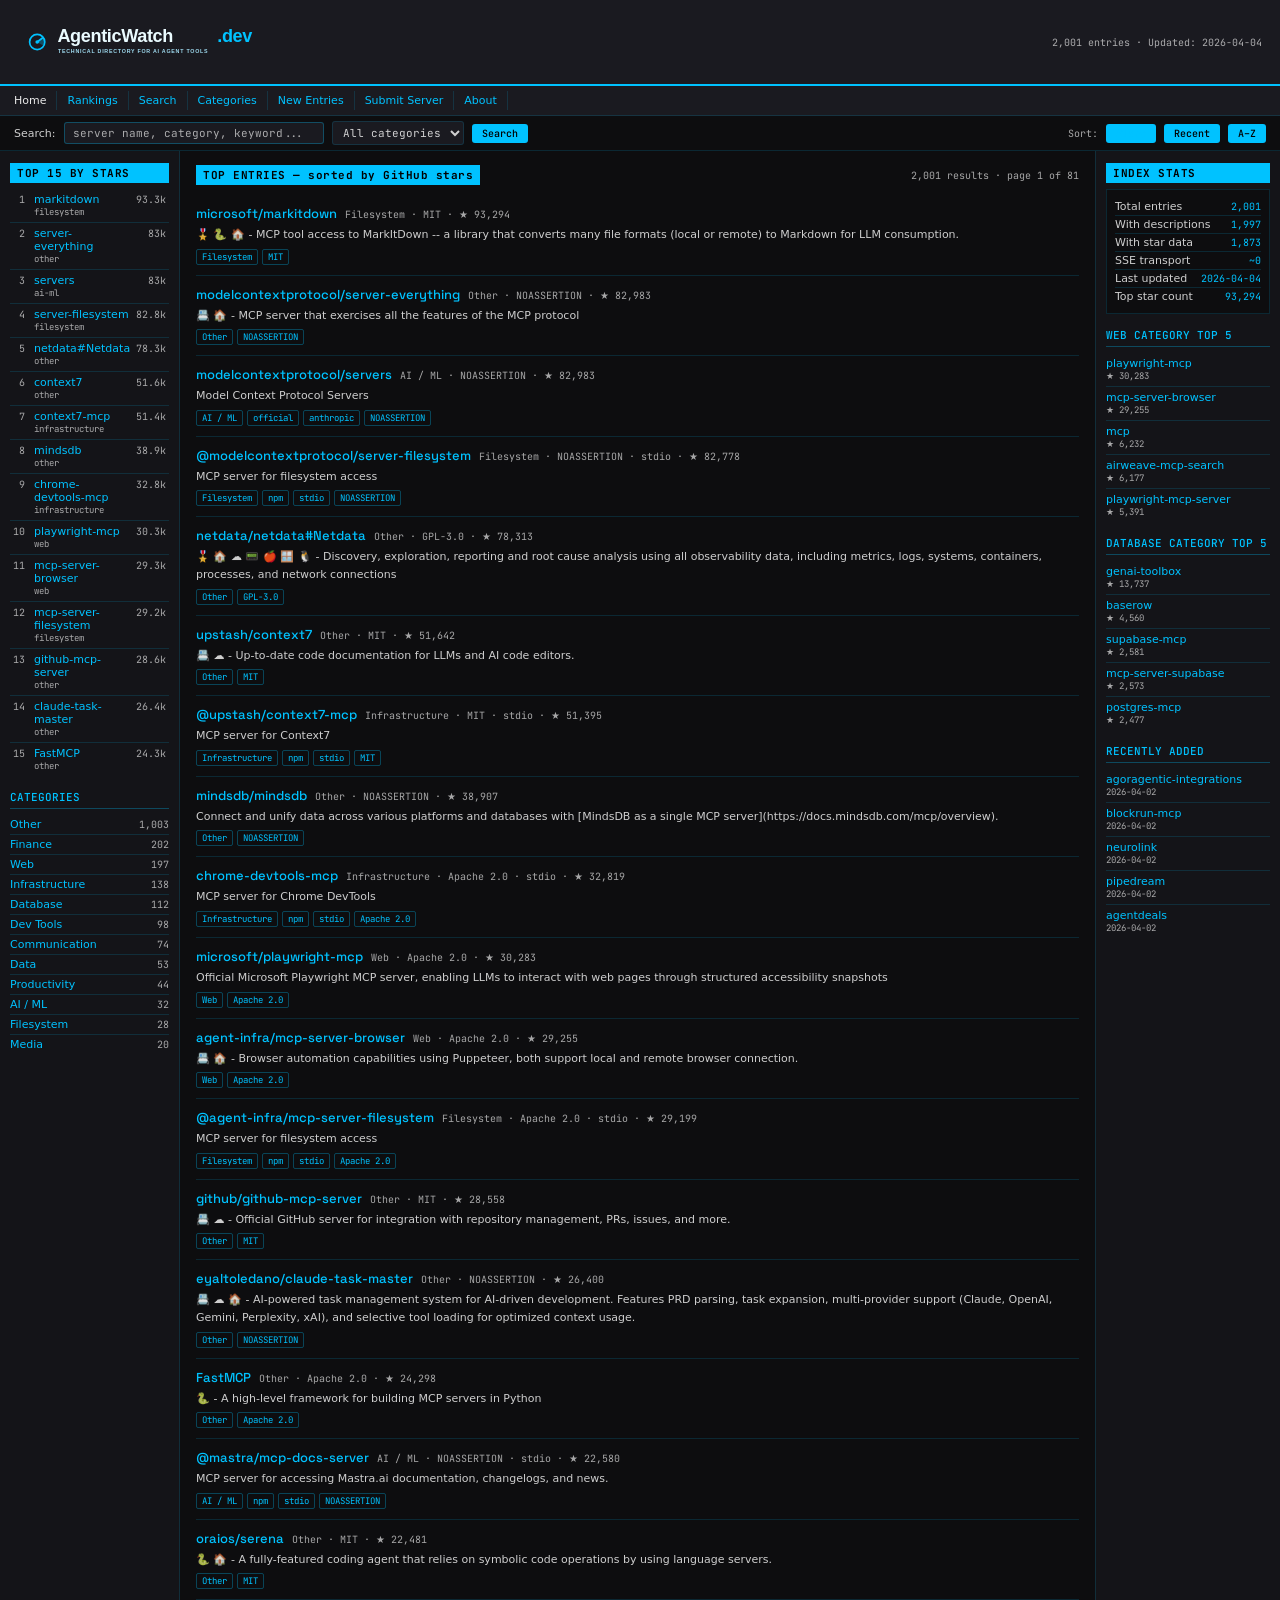
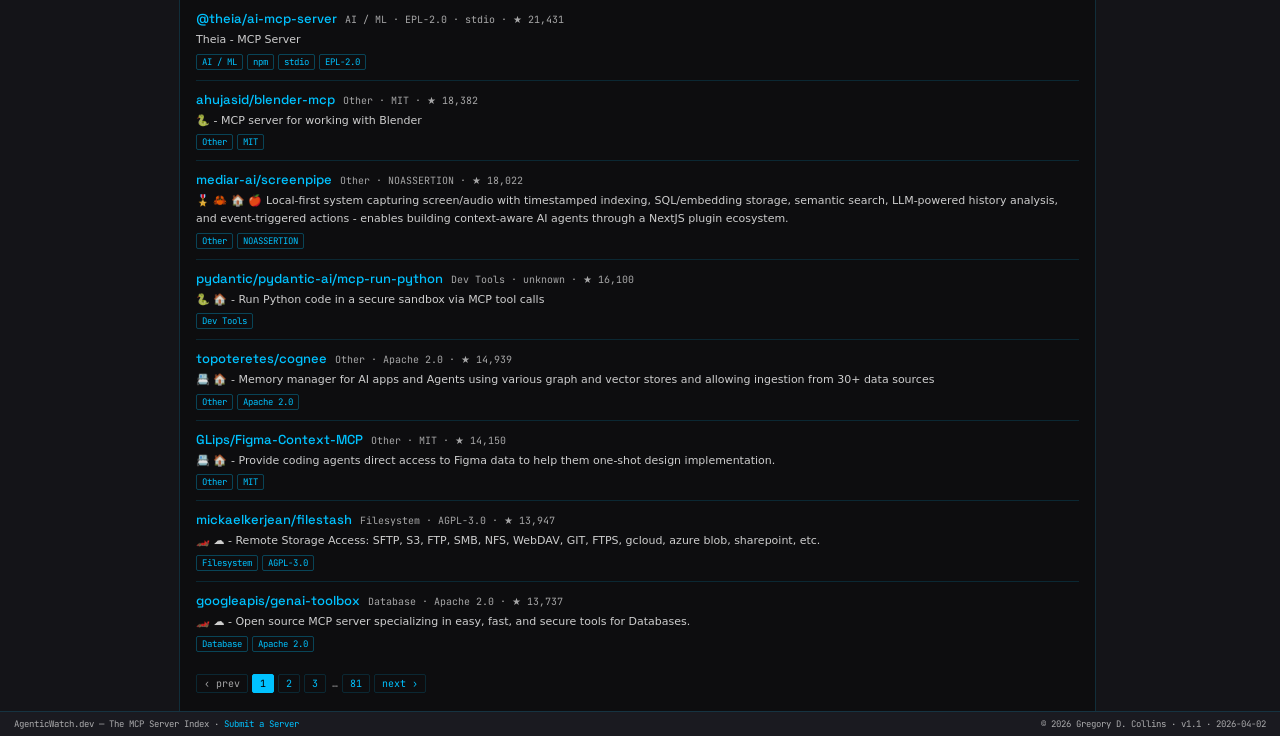
==== commit 0b007d8a: "Update index.html" ====
--- a/index.html
+++ b/index.html
@@ -1,4 +1,4 @@
-<!DOCTYPE html>
+<!DOCTYPE html> 
 <html lang="en">
 <head>
 <meta charset="UTF-8"/>
@@ -10,270 +10,56 @@
 <link rel="icon" type="image/svg+xml" href="/favicon.svg"/>
 <link rel="shortcut icon" href="/favicon.svg"/>
 <link rel="preconnect" href="https://fonts.googleapis.com"/>
-<link href="https://fonts.googleapis.com/css2?family=Space+Grotesk:wght@600;700;800&family=JetBrains+Mono:wght@400;500;600&display=swap" rel="stylesheet"/>
+<link href="https://fonts.googleapis.com/css2?family=Space+Grotesk:wght@700;800&family=JetBrains+Mono:wght@400;500&display=swap" rel="stylesheet"/>
 <style>
 *{box-sizing:border-box;margin:0;padding:0;}
 :root{
-  --bg:#0D0D0F;
-  --bg-hdr:#0B0C0E;
-  --s1:#13161A;
-  --s2:#181C21;
-  --s3:#20262D;
-  --b0:#26303A;
-  --b1:rgba(0,194,255,0.15);
-  --b2:rgba(0,194,255,0.3);
-  --t1:#EAFBFF;
-  --t2:#B7D7E2;
-  --tm:#87A8B5;
-  --td:#5D7480;
+  --bg:#0D0D0F;--s1:#141418;--s2:#1A1A20;
   --ac:#00C2FF;
-  --ac-h:#35D1FF;
-  --ac-a:#009DCE;
-  --ac-soft:rgba(0,194,255,0.12);
-  --ac-line:rgba(0,194,255,0.35);
-  --link:#00C2FF;
-  --link2:#00a8e0;
-  --ok:#2DD4A3;
-  --warn:#F5B942;
-  --err:#FF6B6B;
-  --info:#58AFFF;
-}
-body{background:var(--bg);color:var(--t1);font-size:12px;font-family:system-ui,sans-serif;line-height:1.5;}
-a{color:var(--ac);text-decoration:none;}
-a:hover{color:var(--ac-h);text-decoration:underline;}
-
-/* ── HEADER ───────────────────────────────────────────────────────────────── */
-.hdr{
-  background:var(--bg-hdr);
-  border-bottom:2px solid var(--ac);
-  padding:0 20px;
-  display:grid;
-  grid-template-columns:auto 1fr auto;
-  align-items:center;
-  gap:20px;
-  height:76px;
-}
-.hdr-brand{display:flex;align-items:center;text-decoration:none;flex-shrink:0;}
-.hdr-brand:hover{text-decoration:none;}
-.hdr-logo-desktop{display:block;height:64px;width:auto;}
-.hdr-logo-mobile{display:none;height:44px;width:auto;}
-@media(max-width:720px){
-  .hdr-logo-desktop{display:none;}
-  .hdr-logo-mobile{display:block;}
-  .hdr{grid-template-columns:auto 1fr;height:56px;}
-  .hdr-search{display:none;}
-}
-
-.hdr-nav{display:flex;align-items:center;gap:0;justify-content:center;}
-.hdr-nav a{
-  font-family:'JetBrains Mono',monospace;
-  font-size:11px;
-  color:var(--t2);
-  padding:4px 12px;
-  border-right:1px solid var(--b0);
-  white-space:nowrap;
-  transition:color 0.1s;
-  text-decoration:none;
-}
-.hdr-nav a:first-child{border-left:1px solid var(--b0);}
-.hdr-nav a:hover{color:var(--t1);background:var(--s1);text-decoration:none;}
-.hdr-nav a.active{color:var(--ac);}
-
-.hdr-search{display:flex;align-items:center;gap:6px;flex-shrink:0;}
-.hdr-search input{
-  background:var(--s1);
-  border:1px solid var(--b0);
-  color:var(--t1);
-  font-family:'JetBrains Mono',monospace;
-  font-size:11px;
-  padding:4px 8px;
-  border-radius:3px;
-  outline:none;
-  width:200px;
-}
-.hdr-search input::placeholder{color:var(--tm);}
-.hdr-search input:focus{border-color:var(--ac);box-shadow:0 0 0 2px var(--ac-soft);}
-.btn-primary{
-  background:var(--ac);
-  border:none;
-  color:#071015;
-  font-family:'JetBrains Mono',monospace;
-  font-size:10px;
-  font-weight:600;
-  padding:4px 10px;
-  border-radius:3px;
-  cursor:pointer;
-  white-space:nowrap;
-}
-.btn-primary:hover{background:var(--ac-h);}
-
-/* ── UTILITY STRIP ────────────────────────────────────────────────────────── */
-.util-strip{
-  background:var(--s1);
-  border-bottom:1px solid var(--b0);
-  padding:5px 20px;
-  display:flex;
-  align-items:center;
-  font-family:'JetBrains Mono',monospace;
-  font-size:10px;
-}
-.util-stat{
-  display:flex;
-  align-items:center;
-  gap:5px;
-  padding:0 16px;
-  border-right:1px solid var(--b0);
-}
-.util-stat:first-child{padding-left:0;}
-.util-stat:last-child{border-right:none;}
-.util-num{color:var(--ac);font-weight:600;}
-.util-label{color:var(--tm);}
-
-/* ── TOP ROW (3-col editorial) ────────────────────────────────────────────── */
-.top-row{
-  display:grid;
-  grid-template-columns:180px 1fr 185px;
-  border-bottom:1px solid var(--b0);
-}
-.top-col{padding:14px 12px;}
-.top-col+.top-col{border-left:1px solid var(--b0);}
-.top-col-featured{position:relative;}
-
-/* section headings */
-.sh{
-  background:var(--ac);
-  color:#000;
-  font-family:'JetBrains Mono',monospace;
-  font-size:10px;
-  font-weight:700;
-  letter-spacing:0.8px;
-  text-transform:uppercase;
-  padding:3px 7px;
-  margin:0 0 8px;
-  display:block;
-}
-.sh2{
-  border-bottom:1px solid var(--b2);
-  color:var(--ac);
-  font-family:'JetBrains Mono',monospace;
-  font-size:11px;
-  font-weight:500;
-  padding:2px 0 4px;
-  margin:12px 0 6px;
-  display:block;
-}
-
-/* Quick Browse */
-.browse-links{list-style:none;}
-.browse-links li{border-bottom:1px solid var(--b0);}
-.browse-links li:last-child{border-bottom:none;}
-.browse-links a{display:block;padding:3px 0;font-size:11px;color:var(--t2);}
-.browse-links a:hover{color:var(--t1);padding-left:3px;text-decoration:none;}
-.browse-section-label{
-  font-family:'JetBrains Mono',monospace;
-  font-size:9px;
-  color:var(--tm);
-  letter-spacing:0.5px;
-  text-transform:uppercase;
-  padding:6px 0 2px;
-  display:block;
-}
-
-/* Featured Guide */
-.badge-editors-pick{
-  font-family:'JetBrains Mono',monospace;
-  font-size:8px;
-  font-weight:600;
-  color:#0D0D0F;
-  background:var(--warn);
-  padding:2px 6px;
-  border-radius:2px;
-  white-space:nowrap;
-  display:inline-block;
-  margin-bottom:10px;
-}
-.guide-featured{display:flex;flex-direction:column;height:100%;}
-.guide-featured-title{
-  font-family:'Space Grotesk',sans-serif;
-  font-size:18px;
-  font-weight:800;
-  color:var(--t1);
-  line-height:1.25;
-  letter-spacing:-0.3px;
-  margin-bottom:10px;
-  text-decoration:none;
-  display:block;
-}
-.guide-featured-title:hover{color:var(--warn);text-decoration:none;}
-.guide-featured-excerpt{font-size:12px;color:var(--t2);line-height:1.65;margin-bottom:14px;flex:1;}
-.guide-byline{
-  font-family:'JetBrains Mono',monospace;
-  font-size:9px;
-  color:var(--tm);
-  margin-bottom:14px;
-  padding-bottom:12px;
-  border-bottom:1px solid rgba(245,185,66,0.15);
-  line-height:1.5;
-}
-.guide-byline span{color:var(--t2);}
-.top-col-featured{background:rgba(245,185,66,0.06);border-left:3px solid var(--warn) !important;}
-.btn-read-more{
-  display:inline-flex;
-  align-items:center;
-  gap:6px;
-  font-family:'JetBrains Mono',monospace;
-  font-size:11px;
-  font-weight:600;
-  padding:7px 14px;
-  background:var(--warn);
-  color:#0D0D0F;
-  border-radius:3px;
-  text-decoration:none;
-  align-self:flex-start;
-  cursor:pointer;
-  border:none;
-}
-.btn-read-more:hover{background:#f9c85a;color:#0D0D0F;text-decoration:none;}
-
-/* Sponsor + Claim */
-.sponsor-card{background:var(--s1);border:1px solid var(--b0);padding:10px;margin-bottom:8px;border-radius:3px;}
-.sponsor-label{font-family:'JetBrains Mono',monospace;font-size:8px;color:var(--td);letter-spacing:0.5px;text-transform:uppercase;margin-bottom:6px;display:block;}
-.sponsor-logo{width:28px;height:28px;background:var(--s3);border:1px solid var(--b1);border-radius:4px;margin-bottom:7px;display:flex;align-items:center;justify-content:center;}
-.sponsor-name{font-family:'Space Grotesk',sans-serif;font-size:13px;font-weight:700;color:var(--t1);margin-bottom:4px;}
-.sponsor-desc{font-size:10px;color:var(--t2);line-height:1.4;margin-bottom:8px;}
-.btn-outline{
-  display:inline-block;
-  font-family:'JetBrains Mono',monospace;
-  font-size:10px;
-  font-weight:500;
-  padding:4px 10px;
-  border:1px solid var(--ac-line);
-  color:var(--ac);
-  border-radius:3px;
-  cursor:pointer;
-  background:var(--ac-soft);
-  text-decoration:none;
-}
-.btn-outline:hover{border-color:var(--ac);background:rgba(0,194,255,0.18);color:var(--ac-h);text-decoration:none;}
-.claim-card{background:var(--s1);border:1px dashed var(--b1);padding:10px;border-radius:3px;}
-.claim-title{font-family:'JetBrains Mono',monospace;font-size:10px;font-weight:600;color:var(--t2);margin-bottom:4px;}
-.claim-desc{font-size:10px;color:var(--tm);line-height:1.4;margin-bottom:7px;}
-
-/* ── DIRECTORY LAYOUT ─────────────────────────────────────────────────────── */
+  --b1:rgba(0,194,255,0.15);--b2:rgba(0,194,255,0.3);
+  --t1:#e8e8e8;--t2:rgba(232,232,232,0.88);--tm:rgba(232,232,232,0.70);
+  --link:#00C2FF;--link2:#00a8e0;
+}
+body{background:var(--bg);color:var(--t1);font-size:12px;font-family:system-ui,sans-serif;}
+
+/* layout */
 .dw-wrap{display:grid;grid-template-columns:180px 1fr 185px;min-height:600px;font-size:12px;}
 .dw-left{background:var(--s1);border-right:1px solid var(--b1);padding:12px 10px;}
 .dw-center{padding:14px 16px;}
 .dw-right{background:var(--s1);border-left:1px solid var(--b1);padding:12px 10px;}
 
+/* header */
+.dw-hdr{background:var(--s2);border-bottom:2px solid var(--ac);padding:10px 18px;display:flex;align-items:center;justify-content:space-between;gap:16px;}
+.dw-logo{display:block;text-decoration:none;flex-shrink:0;}
+.dw-logo img{display:block;height:64px;width:auto;}
+.dw-logo img.dw-logo-mobile{display:none;}
+.dw-hdr-meta{font-size:10px;color:var(--tm);font-family:'JetBrains Mono',monospace;text-align:right;white-space:nowrap;}
+@media(max-width:720px){
+  .dw-logo-desktop{display:none;}
+  .dw-logo-mobile{display:block;}
+  .dw-logo img{height:44px;}
+  .dw-hdr-meta{display:none;}
+}
+
+/* nav */
+.dw-nav{background:var(--s2);border-bottom:1px solid var(--b1);padding:5px 14px;display:flex;gap:0;}
+.dw-nav a{font-size:11px;color:var(--link);text-decoration:none;padding:3px 10px;border-right:1px solid var(--b1);}
+.dw-nav a:first-child{padding-left:0;}
+.dw-nav a:hover{color:var(--t1);}
+.dw-nav a.on{color:var(--t1);font-weight:500;}
+
 /* search bar */
 .dw-search-bar{background:var(--bg);border-bottom:1px solid var(--b1);padding:5px 14px;display:flex;align-items:center;gap:8px;flex-wrap:wrap;}
 .dw-search-bar input{background:var(--s2);border:1px solid var(--b2);color:var(--t1);font-family:'JetBrains Mono',monospace;font-size:11px;padding:3px 8px;border-radius:3px;outline:none;width:260px;}
 .dw-search-bar input::placeholder{color:var(--tm);}
-.dw-search-bar input:focus{border-color:var(--ac);}
 .dw-search-bar select{background:var(--s2);border:1px solid var(--b1);color:var(--t2);font-family:'JetBrains Mono',monospace;font-size:11px;padding:3px 6px;border-radius:3px;outline:none;}
 .dw-search-bar button{background:var(--ac);border:none;color:#000;font-family:'JetBrains Mono',monospace;font-size:10px;font-weight:500;padding:3px 10px;border-radius:3px;cursor:pointer;}
 .dw-search-bar button:hover{background:var(--link2);}
 .dw-sort-label{font-size:10px;color:var(--tm);font-family:'JetBrains Mono',monospace;margin-left:auto;}
+
+/* section headings */
+.dw-sh{background:var(--ac);color:#000;font-size:11px;font-weight:700;padding:3px 7px;margin:0 0 6px;font-family:'JetBrains Mono',monospace;letter-spacing:0.5px;}
+.dw-sh2{border-bottom:1px solid var(--b2);color:var(--ac);font-size:11px;font-weight:500;padding:2px 0 4px;margin:12px 0 6px;font-family:'JetBrains Mono',monospace;}
 
 /* rank table */
 .dw-rank{width:100%;border-collapse:collapse;font-size:11px;margin-bottom:10px;}
@@ -345,13 +131,17 @@
 /* ── DETAIL PAGE ─────────────────────────────────────────────────────────── */
 .detail-back{display:inline-flex;align-items:center;gap:5px;font-family:'JetBrains Mono',monospace;font-size:11px;color:var(--link);text-decoration:none;margin-bottom:14px;}
 .detail-back:hover{color:var(--t1);}
+
 .detail-name{font-family:'Space Grotesk',sans-serif;font-size:22px;font-weight:800;color:var(--t1);letter-spacing:-0.5px;margin-bottom:6px;line-height:1.2;}
+
 .detail-badges{display:flex;gap:6px;flex-wrap:wrap;margin-bottom:12px;}
 .detail-badge{font-family:'JetBrains Mono',monospace;font-size:10px;padding:2px 8px;border-radius:2px;border:1px solid var(--b2);color:var(--ac);}
 .detail-badge.cat{background:rgba(0,194,255,0.08);}
 .detail-stars{color:#ffb400;border-color:rgba(255,180,0,0.3);background:rgba(255,180,0,0.08);}
+
 .detail-desc{font-size:13px;color:var(--t2);line-height:1.7;margin-bottom:16px;padding:12px;background:var(--s1);border:1px solid var(--b1);border-radius:3px;}
 .detail-desc-placeholder{font-size:12px;color:var(--tm);font-family:'JetBrains Mono',monospace;padding:12px;background:var(--s1);border:1px solid var(--b1);border-radius:3px;margin-bottom:16px;}
+
 .detail-table{width:100%;border-collapse:collapse;font-size:12px;margin-bottom:16px;}
 .detail-table tr{border-bottom:1px solid var(--b1);}
 .detail-table tr:last-child{border-bottom:none;}
@@ -360,139 +150,55 @@
 .detail-table td:last-child{color:var(--t1);}
 .detail-table a{color:var(--link);text-decoration:none;word-break:break-all;}
 .detail-table a:hover{text-decoration:underline;color:var(--t1);}
+
 .detail-tags{display:flex;gap:5px;flex-wrap:wrap;}
 .detail-tag{font-family:'JetBrains Mono',monospace;font-size:10px;color:var(--link);border:1px solid var(--b2);padding:2px 7px;border-radius:2px;}
+
 .detail-platforms{display:flex;gap:5px;flex-wrap:wrap;}
 .detail-platform{font-family:'JetBrains Mono',monospace;font-size:10px;color:var(--t2);border:1px solid var(--b1);padding:2px 7px;border-radius:2px;}
+
 .detail-difficulty{display:flex;gap:3px;align-items:center;}
 .diff-dot{width:9px;height:9px;border-radius:50%;background:var(--b2);}
 .diff-dot.on{background:var(--ac);}
+
 .detail-cta{display:flex;gap:10px;align-items:center;padding:14px 0;border-top:1px solid var(--b1);margin-top:4px;}
 .detail-cta-btn{font-family:'JetBrains Mono',monospace;font-size:11px;font-weight:500;padding:7px 16px;border-radius:3px;cursor:pointer;text-decoration:none;display:inline-flex;align-items:center;gap:6px;}
 .detail-cta-primary{background:var(--ac);color:#000;border:none;}
 .detail-cta-primary:hover{background:var(--link2);color:#000;}
 .detail-cta-secondary{background:transparent;color:var(--link);border:1px solid var(--b2);}
 .detail-cta-secondary:hover{color:var(--t1);border-color:var(--t2);}
+
+/* detail right sidebar — related entries */
 .detail-related-item{padding:4px 0;border-bottom:1px solid var(--b1);font-size:11px;}
 .detail-related-item:last-child{border-bottom:none;}
 .detail-related-link{color:var(--link);text-decoration:none;display:block;}
 .detail-related-link:hover{color:var(--t1);text-decoration:underline;}
 
-/* ── FOOTER CTA ──────────────────────────────────────────────────────────── */
-.footer-cta{
-  display:grid;
-  grid-template-columns:repeat(3,1fr);
-  gap:1px;
-  background:var(--b0);
-  border-top:1px solid var(--b0);
-}
-.footer-cta-cell{background:var(--s1);padding:12px 16px;display:flex;align-items:center;gap:10px;}
-.footer-cta-icon{font-size:18px;flex-shrink:0;opacity:0.7;}
-.footer-cta-title{font-family:'Space Grotesk',sans-serif;font-size:12px;font-weight:700;color:var(--t1);margin-bottom:2px;}
-.footer-cta-desc{font-size:10px;color:var(--tm);}
-.footer-cta-btn{margin-left:auto;flex-shrink:0;}
-
-/* footer bar */
-.dw-footer{background:var(--bg-hdr);border-top:1px solid var(--b0);padding:7px 20px;display:flex;justify-content:space-between;align-items:center;}
-.dw-footer span{font-family:'JetBrains Mono',monospace;font-size:9px;color:var(--td);}
-.dw-footer a{color:var(--tm);}
-.dw-footer a:hover{color:var(--t1);}
+/* footer */
+.dw-footer{background:var(--s2);border-top:1px solid var(--b1);padding:6px 14px;display:flex;justify-content:space-between;align-items:center;}
+.dw-footer span{font-family:'JetBrains Mono',monospace;font-size:9px;color:var(--tm);}
 </style>
 </head>
 <body>
 
-<!-- ── HEADER ─────────────────────────────────────────────────────────────── -->
-<header class="hdr">
-  <a href="#" class="hdr-brand" onclick="goHome();return false;" aria-label="AgenticWatch.dev home">
-    <img src="/assets/agenticwatch-header-desktop.svg" class="hdr-logo-desktop" alt="AgenticWatch.dev — Technical Directory for AI Agent Tools" height="64"/>
-    <img src="/assets/agenticwatch-header-mobile.svg" class="hdr-logo-mobile" alt="AgenticWatch.dev" height="44"/>
+<div class="dw-hdr">
+  <a href="#" class="dw-logo" onclick="goHome();return false;" aria-label="AgenticWatch.dev home">
+    <img src="/assets/agenticwatch-header-desktop.svg" class="dw-logo-desktop" alt="AgenticWatch.dev — Technical Directory for AI Agent Tools" height="64" width="auto"/>
+    <img src="/assets/agenticwatch-header-mobile.svg" class="dw-logo-mobile" alt="AgenticWatch.dev" height="44" width="auto"/>
   </a>
-  <nav class="hdr-nav">
-    <a href="#" id="nav-home" class="active" onclick="goHome();return false;">Servers</a>
-    <a href="#" onclick="goHome();showAllCategories();return false;">Categories</a>
-    <a href="#" onclick="showGuide();return false;">Guides</a>
-    <a href="#">Compare</a>
-    <a href="mailto:submit@agenticwatch.dev">Submit</a>
-    <a href="#">Advertise</a>
-  </nav>
-  <div class="hdr-search">
-    <input type="text" id="hdr-search-input" placeholder="Search servers…" onkeydown="if(event.key==='Enter')doHeaderSearch()"/>
-    <button class="btn-primary" onclick="doHeaderSearch()">Search</button>
-  </div>
-</header>
-
-<!-- ── UTILITY STRIP ──────────────────────────────────────────────────────── -->
-<div class="util-strip" id="util-strip">
-  <div class="util-stat"><span class="util-num" id="util-total">—</span><span class="util-label">servers tracked</span></div>
-  <div class="util-stat"><span class="util-num" id="util-cats">—</span><span class="util-label">categories</span></div>
-  <div class="util-stat"><span class="util-num" id="util-new">—</span><span class="util-label">new this week</span></div>
-  <div class="util-stat"><span class="util-num" id="util-updated">—</span><span class="util-label">stars updated</span></div>
+  <div class="dw-hdr-meta" id="hdr-meta">Loading…</div>
 </div>
 
-<!-- ── TOP ROW ────────────────────────────────────────────────────────────── -->
-<div class="top-row">
-
-  <!-- LEFT: Quick Browse -->
-  <div class="top-col">
-    <span class="sh">Quick Browse</span>
-    <span class="browse-section-label">By Type</span>
-    <ul class="browse-links">
-      <li><a href="#" onclick="goHome();sortBy('stars');return false;">Top Ranked</a></li>
-      <li><a href="#" onclick="goHome();sortBy('recent');return false;">Recently Added</a></li>
-      <li><a href="#" onclick="goHome();sortBy('alpha');return false;">A–Z</a></li>
-    </ul>
-    <span class="browse-section-label">By Category</span>
-    <ul class="browse-links">
-      <li><a href="#" onclick="goHome();filterByCategory('developer-tools');return false;">Dev Tools</a></li>
-      <li><a href="#" onclick="goHome();filterByCategory('database');return false;">Databases</a></li>
-      <li><a href="#" onclick="goHome();filterByCategory('web');return false;">Web</a></li>
-      <li><a href="#" onclick="goHome();filterByCategory('filesystem');return false;">Filesystem</a></li>
-      <li><a href="#" onclick="goHome();filterByCategory('productivity');return false;">Productivity</a></li>
-      <li><a href="#" onclick="goHome();filterByCategory('ai-ml');return false;">AI / ML</a></li>
-      <li><a href="#" onclick="goHome();filterByCategory('communication');return false;">Communication</a></li>
-      <li><a href="#" onclick="goHome();showAllCategories();return false;">All Categories →</a></li>
-    </ul>
-  </div>
-
-  <!-- CENTER: Featured Guide -->
-  <div class="top-col top-col-featured" id="featured-guide-col">
-    <span class="sh">Featured Guide</span>
-    <div class="guide-featured">
-      <span class="badge-editors-pick">Editor's Pick</span>
-      <a href="javascript:void(0)" class="guide-featured-title" onclick="showGuide()">Best MCP Servers for Claude Code</a>
-      <p class="guide-featured-excerpt">Claude Code is already a capable coding agent. What it cannot do by default is touch your GitHub PRs, query your database, open a browser, or pull current documentation for the library you're using right now. MCP is the fix — and these 15 servers are the ones worth installing.</p>
-      <div class="guide-byline">
-        SMALL COUNCIL REVIEW &nbsp;·&nbsp; <span>Claude Sonnet 4.6, Gemini 1.5 Pro, Grok, GPT-5.4 Thinking</span><br/>
-        April 4, 2026 &nbsp;·&nbsp; 15 servers reviewed
-      </div>
-      <button class="btn-read-more" onclick="showGuide()">Read the full guide →</button>
-    </div>
-  </div>
-
-  <!-- RIGHT: Sponsored + Claim -->
-  <div class="top-col">
-    <div class="sponsor-card">
-      <span class="sponsor-label">Sponsored Listing</span>
-      <div class="sponsor-logo">
-        <svg width="14" height="14" viewBox="0 0 14 14" fill="none">
-          <rect width="14" height="14" rx="3" fill="#26303A"/>
-          <path d="M3 7h8M7 3v8" stroke="#5D7480" stroke-width="1.5" stroke-linecap="round"/>
-        </svg>
-      </div>
-      <div class="sponsor-name">Your Tool Here</div>
-      <div class="sponsor-desc">Reach developers evaluating AI agent infrastructure. Feature your MCP server to 12,000+ monthly visitors.</div>
-      <a href="mailto:advertise@agenticwatch.dev" class="btn-outline">Learn more</a>
-    </div>
-    <div class="claim-card">
-      <div class="claim-title">Claim This Listing</div>
-      <div class="claim-desc">Is this your server? Claim your entry to add documentation and contact info.</div>
-      <a href="mailto:submit@agenticwatch.dev" class="btn-outline" style="font-size:10px;">Claim it →</a>
-    </div>
-  </div>
-
+<div class="dw-nav">
+  <a href="#" id="nav-home" class="on" onclick="goHome();return false;">Home</a>
+  <a href="#" onclick="goHome();sortBy('stars');return false;">Rankings</a>
+  <a href="#" onclick="goHome();setTimeout(()=>document.getElementById('search-input').focus(),50);return false;">Search</a>
+  <a href="#" onclick="goHome();showAllCategories();return false;">Categories</a>
+  <a href="#" onclick="goHome();sortBy('recent');return false;">New Entries</a>
+  <a href="mailto:submit@agenticwatch.dev">Submit Server</a>
+  <a href="#">About</a>
 </div>
 
-<!-- ── SEARCH BAR ─────────────────────────────────────────────────────────── -->
 <div class="dw-search-bar" id="search-bar">
   <span style="font-size:11px;color:var(--t2)">Search:</span>
   <input id="search-input" placeholder="server name, category, keyword..." oninput="onSearch()"/>
@@ -519,31 +225,34 @@
   <button class="dw-sort-btn" id="sort-alpha" onclick="sortBy('alpha')">A–Z</button>
 </div>
 
-<!-- ── DIRECTORY ──────────────────────────────────────────────────────────── -->
 <div class="dw-wrap">
 
+  <!-- LEFT: Rankings + Categories (always visible) -->
   <div class="dw-left">
-    <div class="sh">TOP 15 BY STARS</div>
+    <div class="dw-sh">TOP 15 BY STARS</div>
     <table class="dw-rank" id="rankings-table">
       <tr><td colspan="3" class="dw-loading">loading…</td></tr>
     </table>
-    <div class="sh2">CATEGORIES</div>
+    <div class="dw-sh2">CATEGORIES</div>
     <div id="category-list"><div class="dw-loading">loading…</div></div>
   </div>
 
+  <!-- CENTER: Directory view -->
   <div class="dw-center" id="view-directory">
     <div class="dw-center-hdr">
-      <div class="sh" style="margin:0" id="center-heading">LATEST ENTRIES</div>
+      <div class="dw-sh" style="margin:0" id="center-heading">LATEST ENTRIES</div>
       <span class="dw-result-count" id="result-count"></span>
     </div>
     <div id="entries-list"><div class="dw-loading">Loading MCP server data…</div></div>
     <div id="pagination"></div>
   </div>
 
+  <!-- CENTER: Detail view (hidden until needed) -->
   <div class="dw-center" id="view-detail" style="display:none"></div>
 
+  <!-- RIGHT: Stats sidebar (directory mode) -->
   <div class="dw-right" id="sidebar-directory">
-    <div class="sh">INDEX STATS</div>
+    <div class="dw-sh">INDEX STATS</div>
     <div class="dw-stats">
       <div class="dw-stat-row"><span class="dw-stat-label">Total entries</span><span class="dw-stat-val" id="stat-total">—</span></div>
       <div class="dw-stat-row"><span class="dw-stat-label">With descriptions</span><span class="dw-stat-val" id="stat-desc">—</span></div>
@@ -552,49 +261,22 @@
       <div class="dw-stat-row"><span class="dw-stat-label">Last updated</span><span class="dw-stat-val" id="stat-updated">—</span></div>
       <div class="dw-stat-row"><span class="dw-stat-label">Top star count</span><span class="dw-stat-val" id="stat-top">—</span></div>
     </div>
-    <div class="sh2">WEB CATEGORY TOP 5</div>
+    <div class="dw-sh2">WEB CATEGORY TOP 5</div>
     <div id="sidebar-web"><div class="dw-loading">loading…</div></div>
-    <div class="sh2">DATABASE CATEGORY TOP 5</div>
+    <div class="dw-sh2">DATABASE CATEGORY TOP 5</div>
     <div id="sidebar-db"><div class="dw-loading">loading…</div></div>
-    <div class="sh2">RECENTLY ADDED</div>
+    <div class="dw-sh2">RECENTLY ADDED</div>
     <div id="sidebar-recent"><div class="dw-loading">loading…</div></div>
   </div>
 
+  <!-- RIGHT: Detail sidebar (hidden until needed) -->
   <div class="dw-right" id="sidebar-detail" style="display:none"></div>
 
 </div>
 
-<!-- ── FOOTER CTA ─────────────────────────────────────────────────────────── -->
-<div class="footer-cta">
-  <div class="footer-cta-cell">
-    <div class="footer-cta-icon">⊕</div>
-    <div>
-      <div class="footer-cta-title">Submit a Server</div>
-      <div class="footer-cta-desc">Add your MCP server to the index</div>
-    </div>
-    <a href="mailto:submit@agenticwatch.dev" class="btn-outline footer-cta-btn">Submit →</a>
-  </div>
-  <div class="footer-cta-cell">
-    <div class="footer-cta-icon">◈</div>
-    <div>
-      <div class="footer-cta-title">Claim a Listing</div>
-      <div class="footer-cta-desc">Take ownership of your server's entry</div>
-    </div>
-    <a href="mailto:submit@agenticwatch.dev" class="btn-outline footer-cta-btn">Claim →</a>
-  </div>
-  <div class="footer-cta-cell">
-    <div class="footer-cta-icon">◎</div>
-    <div>
-      <div class="footer-cta-title">Advertise</div>
-      <div class="footer-cta-desc">Reach developers building with MCP</div>
-    </div>
-    <a href="mailto:advertise@agenticwatch.dev" class="btn-outline footer-cta-btn">Get rates →</a>
-  </div>
-</div>
-
 <div class="dw-footer">
-  <span>AgenticWatch.dev — The MCP Server Index · <a href="mailto:submit@agenticwatch.dev">Submit a Server</a> · <a href="#">About</a></span>
-  <span>© 2026 Gregory D. Collins · v2.0 · 2026-04-05</span>
+  <span id="footer-left">AgenticWatch.dev — The MCP Server Index · <a href="mailto:submit@agenticwatch.dev" style="color:var(--link);text-decoration:none;">Submit a Server</a></span>
+  <span>© 2026 Gregory D. Collins · v1.1 · 2026-04-02</span>
 </div>
 
 <script>
@@ -616,50 +298,19 @@
   'other':'Other'
 };
 
-// Save guide card HTML before any JS touches it
-const GUIDE_CARD_HTML = document.getElementById('featured-guide-col').innerHTML;
-
 // ─── Load data ────────────────────────────────────────────────────────────────
-Promise.all([
-  fetch('/data/mcp-servers.json').then(r => { if(!r.ok) throw new Error('HTTP '+r.status); return r.json(); }),
-  fetch('/data/stars.json').then(r => r.ok ? r.json() : null).catch(() => null)
-])
-  .then(([data, starsData]) => {
+fetch('/data/mcp-servers.json')
+  .then(r => { if(!r.ok) throw new Error('HTTP '+r.status); return r.json(); })
+  .then(data => {
     allEntries = data.entries || [];
-
-    // Merge live star counts
-    if (starsData && starsData.stars) {
-      allEntries.forEach(e => {
-        if (e.url && e.url.startsWith('https://github.com/')) {
-          const parts = e.url.replace('https://github.com/','').replace(/\/$/,'').split('/');
-          if (parts.length >= 2) {
-            const slug = parts[0] + '/' + parts[1];
-            const live = starsData.stars[slug];
-            if (live !== undefined && live !== null) e.github_stars = live;
-          }
-        }
-      });
-    }
-
-    // Build slug index
+    // build slug index
     allEntries.forEach((e, i) => {
       e._idx = i;
       e._slug = slugify(e.name) + '-' + i;
       indexBySlug[e._slug] = e;
     });
-
-    // Populate utility strip
-    const cats = new Set(allEntries.map(e => e.category).filter(Boolean));
-    const oneWeekAgo = new Date(Date.now() - 7*24*60*60*1000).toISOString().slice(0,10);
-    const newThisWeek = allEntries.filter(e => e.last_updated && e.last_updated >= oneWeekAgo).length;
-    const starsUpdated = starsData ? starsData.updated : null;
-
-    document.getElementById('util-total').textContent = allEntries.length.toLocaleString();
-    document.getElementById('util-cats').textContent = cats.size;
-    document.getElementById('util-new').textContent = newThisWeek.toLocaleString();
-    document.getElementById('util-updated').textContent =
-      starsUpdated ? starsUpdated.replace('T',' ').replace('Z',' UTC') : 'static';
-
+    document.getElementById('hdr-meta').innerHTML =
+      allEntries.length.toLocaleString() + ' entries · Updated: ' + (data.generated || '—');
     renderStats(data);
     renderRankings(allEntries);
     renderCategoryList(allEntries);
@@ -677,9 +328,11 @@
   if (hash.startsWith('#/server/')) {
     const slug = hash.replace('#/server/', '');
     const entry = indexBySlug[slug];
-    if (entry) { showDetail(entry); } else { showDirectory(); }
-  } else if (hash === '#/guide/best-mcp-servers-for-claude-code') {
-    renderGuide();
+    if (entry) {
+      showDetail(entry);
+    } else {
+      showDirectory();
+    }
   } else {
     showDirectory();
   }
@@ -689,7 +342,6 @@
 
 function goHome() {
   window.location.hash = '';
-  restoreGuideCard();
   showDirectory();
 }
 
@@ -704,7 +356,7 @@
   document.getElementById('sidebar-directory').style.display = '';
   document.getElementById('sidebar-detail').style.display = 'none';
   document.getElementById('search-bar').style.display = '';
-  document.getElementById('nav-home').classList.add('active');
+  document.getElementById('nav-home').classList.add('on');
   applyFilters();
 }
 
@@ -714,161 +366,29 @@
   document.getElementById('sidebar-directory').style.display = 'none';
   document.getElementById('sidebar-detail').style.display = '';
   document.getElementById('search-bar').style.display = 'none';
-  document.getElementById('nav-home').classList.remove('active');
+  document.getElementById('nav-home').classList.remove('on');
   document.title = entry.name + ' — AgenticWatch.dev';
   renderDetailCenter(entry);
   renderDetailSidebar(entry);
   window.scrollTo(0, 0);
 }
 
-// ─── Header search ────────────────────────────────────────────────────────────
-function doHeaderSearch() {
-  const val = document.getElementById('hdr-search-input').value.trim();
-  if (!val) return;
-  document.getElementById('search-input').value = val;
-  currentSearch = val;
-  goHome();
-}
-
-// ─── Featured Guide ───────────────────────────────────────────────────────────
-function showGuide() {
-  window.location.hash = '#/guide/best-mcp-servers-for-claude-code';
-  renderGuide();
-}
-
-function restoreGuideCard() {
-  const col = document.getElementById('featured-guide-col');
-  col.innerHTML = GUIDE_CARD_HTML;
-}
-
-function renderGuide() {
-  const col = document.getElementById('featured-guide-col');
-  const colHeight = col.offsetHeight;
-  col.innerHTML = `
-    <div style="height:${colHeight - 28}px;overflow-y:auto;padding-right:6px;" id="guide-scroll">
-      <a href="javascript:void(0)" onclick="goHome()" style="font-family:'JetBrains Mono',monospace;font-size:10px;color:var(--tm);display:inline-flex;align-items:center;gap:4px;margin-bottom:14px;text-decoration:none;">← Back to home</a>
-      <div style="font-family:'JetBrains Mono',monospace;font-size:8px;font-weight:600;color:#0D0D0F;background:var(--warn);padding:2px 6px;border-radius:2px;display:inline-block;margin-bottom:10px;">Editor's Pick</div>
-      <div style="font-family:'Space Grotesk',sans-serif;font-size:20px;font-weight:800;color:var(--t1);line-height:1.2;letter-spacing:-0.3px;margin-bottom:6px;">Best MCP Servers for Claude Code</div>
-      <div style="font-family:'JetBrains Mono',monospace;font-size:9px;color:var(--tm);margin-bottom:16px;padding-bottom:12px;border-bottom:1px solid rgba(245,185,66,0.15);">SMALL COUNCIL REVIEW &nbsp;·&nbsp; Claude Sonnet 4.6, Gemini 1.5 Pro, Grok, GPT-5.4 Thinking &nbsp;·&nbsp; April 4, 2026 &nbsp;·&nbsp; 15 servers</div>
-      <div id="guide-body" style="font-size:12px;color:var(--t2);line-height:1.7;"></div>
-    </div>`;
-  document.getElementById('guide-body').innerHTML = guideHTML();
-}
-
-function guideHTML() {
-  const h2 = (n,t,gh,stars,transport,diff) => `
-    <div style="margin:20px 0 6px;padding-top:16px;border-top:1px solid rgba(245,185,66,0.12);">
-      <div style="font-family:'Space Grotesk',sans-serif;font-size:14px;font-weight:800;color:var(--t1);">#${n} — ${t}</div>
-      <div style="font-family:'JetBrains Mono',monospace;font-size:9px;color:var(--tm);margin-top:3px;">
-        ${gh ? `<a href="${gh}" target="_blank" style="color:var(--ac);">${gh.replace('https://github.com/','')}</a> &nbsp;·&nbsp; ` : ''}★ ${stars} &nbsp;·&nbsp; ${transport} &nbsp;·&nbsp; ${diff}
-      </div>
-    </div>`;
-  const review = (model, url, text) => `
-    <div style="margin:8px 0 4px;font-size:11px;font-style:italic;color:var(--tm);">Best review by <a href="${url}" target="_blank" style="color:var(--ac);">${model}</a>:</div>
-    <p style="margin-bottom:8px;">${text}</p>`;
-  const caveat = t => `<p style="font-size:11px;color:var(--tm);background:var(--s1);border-left:2px solid var(--b0);padding:6px 8px;margin-bottom:6px;"><strong style="color:var(--t2);">Caveat:</strong> ${t}</p>`;
-  const note = t => `<p style="font-family:'JetBrains Mono',monospace;font-size:9px;color:var(--td);font-style:italic;margin-bottom:4px;"><em>Council note: ${t}</em></p>`;
-
-  return `
-    <p style="margin-bottom:14px;">Claude Code is already a capable coding agent. It edits files, runs shell commands, works across a codebase, and calls the Anthropic API. What it cannot do by default is touch your GitHub PRs, query your database, open a browser, or pull current documentation for the library you're using right now.</p>
-    <p style="margin-bottom:14px;">MCP (Model Context Protocol) is the fix. As of early 2026, the ecosystem has grown past 400 community-built servers. Most aren't worth your time. These 15 are.</p>
-
-    ${h2(1,'GitHub MCP Server','https://github.com/github/github-mcp-server','~28,600 ★','stdio / HTTP','Easy')}
-    ${review('GPT-5.4 Thinking','https://openai.com','For Claude Code, this is the most broadly useful MCP server because it closes the loop between local coding work and the system of record: repos, PRs, issues, Actions, labels, and code security. It belongs at #1 because Claude Code already edits code well locally; what it needs most is authoritative repo state, PR context, CI visibility, and issue workflows — which GitHub\'s server exposes directly.')}
-    ${caveat('Rate limits of 5,000 requests per hour can be hit during heavy agentic sessions. Use fine-grained PATs scoped to only the repos and permissions you need.')}
-    ${note('Ranked #1 or #2 by all four models.')}
-
-    ${h2(2,'Context7','https://github.com/upstash/context7','~51,600 ★','stdio / HTTP','Easy')}
-    ${review('Claude Sonnet 4.6','https://anthropic.com','Claude Code\'s training data is months old. When you\'re working with Next.js 15, Prisma 6, React 19, or any fast-moving framework, Claude will generate code against outdated API signatures — and it won\'t know it\'s doing it. Context7 solves this by fetching current, version-specific documentation for any library at call time and injecting it into the prompt. This is arguably the highest-ROI server on this list for day-to-day coding.')}
-    ${caveat('The parsing backend and crawling engine are proprietary — only the MCP wrapper is open source. Quality varies by library.')}
-    ${note('Ranked #2 by both Claude and ChatGPT. Directly addresses Claude Code\'s most common failure mode.')}
-
-    ${h2(3,'Playwright MCP','https://github.com/microsoft/playwright-mcp','~30,300 ★','stdio / HTTP','Easy')}
-    ${review('Grok','https://x.ai','Provides structured browser automation via accessibility trees — no screenshots needed — letting Claude Code autonomously navigate, click, type, mock networks, and run E2E tests during web and full-stack builds. Microsoft backing ensures rock-solid stability and frequent updates.')}
-    ${caveat('Requires Playwright browsers installed (npx playwright install chromium) before first use.')}
-    ${note('Appeared in all four lists.')}
-
-    ${h2(4,'Sentry MCP','https://github.com/getsentry/sentry-mcp','~621 ★ (repo)','stdio / HTTP','Easy')}
-    ${review('GPT-5.4 Thinking','https://openai.com','Sentry is unusually well aligned with Claude Code because it is explicitly optimized for coding assistants and debugging workflows. This makes it high-value for "fix the real production error, not the hypothetical one" work: issues, traces, and performance data become available inside the coding session.')}
-    ${caveat('Most valuable only if the team already has good Sentry coverage. Pair with GitHub MCP to close the full loop.')}
-    ${note('"Fix the real production error, not the hypothetical one" was the standout line of the entire review round.')}
-
-    ${h2(5,'Filesystem MCP Server','https://github.com/modelcontextprotocol/servers','~82,046 ★','stdio','Easy')}
-    ${review('Claude Sonnet 4.6','https://anthropic.com','Claude Code has native file access within a project directory. The Filesystem MCP server adds sandboxed access to directories outside that project — shared config directories, monorepo sibling packages, data folders. You specify exactly which directories to expose at startup. Nothing outside that list is reachable.')}
-    ${caveat('Claude Code\'s native access is usually sufficient for single-project work. Earns its place in multi-package setups.')}
-    ${note('Gemini ranked this #1; Claude ranked it #4.')}
-
-    ${h2(6,'Sequential Thinking MCP','https://github.com/modelcontextprotocol/servers','~82,046 ★','stdio','Easy')}
-    ${review('Gemini 1.5 Pro','https://gemini.google.com','This isn\'t a tool in the traditional sense — it\'s a reasoning enhancer. It forces Claude to use a structured, step-by-step reflection process, which is critical for complex refactors in the CLI where "one-shot" logic often fails.')}
-    ${caveat('Adds latency where it engages. Best scoped to complex sessions rather than left on globally.')}
-    ${note('All four models included this server.')}
-
-    ${h2(7,'Fetch MCP','https://github.com/modelcontextprotocol/servers','~82,046 ★','stdio','Easy')}
-    ${review('Claude Sonnet 4.6','https://anthropic.com','Claude Code cannot access the internet by default. Fetch MCP adds the ability to retrieve any URL and convert it to clean Markdown — API docs, release notes, changelog entries. Anthropic-maintained, no API key required.')}
-    ${caveat('For JavaScript-heavy pages, Firecrawl outperforms this server. Fetch is right for simple URL retrieval.')}
-
-    ${h2(8,'Memory MCP','https://github.com/modelcontextprotocol/servers','~82,046 ★','stdio','Easy')}
-    ${review('Claude Sonnet 4.6','https://anthropic.com','Claude Code has no memory between sessions by default. The Memory server implements a knowledge graph that persists entities and relationships across conversations — your architecture decisions, technical constraints, known bugs, working patterns for your codebase.')}
-    ${caveat('Only as useful as how disciplined you are about curating it. Stale entries will mislead the model.')}
-
-    ${h2(9,'Firecrawl MCP','https://github.com/firecrawl/firecrawl-mcp-server','~86,000 ★','stdio / HTTP','Easy')}
-    ${review('Claude Sonnet 4.6','https://anthropic.com','Where Fetch MCP handles simple URL retrieval, Firecrawl handles the hard cases: JavaScript-heavy pages, multi-page crawls, structured data extraction, batch scraping. It can traverse entire documentation sites in a single operation. There\'s also an autonomous agent mode that accepts a natural language prompt and finds relevant information across multiple sources on its own.')}
-    ${caveat('The free tier\'s 500 credits deplete quickly on batch operations. A paid plan is needed for sustained workflows.')}
-
-    ${h2(10,'Supabase MCP','https://github.com/supabase-community/supabase-mcp','~2,600 ★','HTTP (SSE)','Easy')}
-    ${review('GPT-5.4 Thinking','https://openai.com','Supabase MCP is one of the best "full-stack in one shot" servers for Claude Code. It compresses database and platform context into a single connection: query your Postgres database, inspect table schemas, manage RLS policies, create migrations, debug auth issues, and interact with Edge Functions — all through natural language.')}
-    ${caveat('Enable read-only mode by default. OAuth requires a browser redirect — use a service token in headless CI. Prompt injection via database content is a documented risk.')}
-
-    ${h2(11,'PostgreSQL MCP Pro','https://github.com/crystaldba/postgres-mcp','~2,500 ★','stdio / HTTP','Moderate')}
-    ${review('GPT-5.4 Thinking','https://openai.com','This is one of the few database MCP servers that goes beyond "run SQL" into explain plans, index tuning, health checks, and performance diagnostics — much more valuable when the job is to fix slow queries or bad schema design.')}
-    ${caveat('Use a dedicated read-only user. The crystaldba version is the stronger pick for serious backend work.')}
-
-    ${h2(12,'Git MCP','https://github.com/modelcontextprotocol/servers','~82,046 ★','stdio','Easy')}
-    ${review('Grok','https://x.ai','Local Git repo tools — commit, branch, diff, blame, search — that pair perfectly with the GitHub MCP server for end-to-end version control without leaving the CLI. The distinct value over Claude Code\'s native git is structured, programmatic history analysis.')}
-    ${caveat('Local-only. Git MCP earns its place specifically for history analysis and context-building across large repos.')}
-
-    ${h2(13,'Linear MCP',null,'N/A (hosted)','HTTP (SSE)','Easy')}
-    ${review('Claude Sonnet 4.6','https://anthropic.com','The combinatorial value with GitHub MCP is the headline: Claude Code can diagnose a bug, write the fix, open the PR, and update the Linear ticket to "In Review" in a single workflow without touching a browser.')}
-    ${caveat('Most valuable as a companion to GitHub MCP. If your team doesn\'t use Linear, skip it.')}
-
-    ${h2(14,'Figma MCP',null,'N/A (hosted)','HTTP (SSE)','Easy')}
-    ${review('Claude Sonnet 4.6','https://anthropic.com','Figma MCP exposes your Figma selection\'s live component structure to Claude — hierarchy, auto-layout values, spacing tokens, component references, design variables, and color styles. The practical result: Claude Code generates code against the actual design rather than a screenshot or verbal description.')}
-    ${caveat('Requires Figma Dev Mode access, a paid feature on most plans.')}
-
-    ${h2(15,'Cloudflare MCP Server','https://github.com/cloudflare/mcp-server-cloudflare','~3,600 ★','HTTP (SSE)','Moderate')}
-    ${review('GPT-5.4 Thinking','https://openai.com','If a Claude Code user ships on Cloudflare Pages, Workers, D1, R2, DNS, or observability, this server is extremely practical. It spans deployment, infrastructure, and debugging tasks in one official package.')}
-    ${caveat('Irrelevant if your stack doesn\'t use Cloudflare. Scope permissions tightly.')}
-    ${note('ChatGPT was the only model to include this — a legitimate omission from the others.')}
-
-    <div style="margin-top:24px;padding:14px;background:var(--s1);border:1px solid rgba(245,185,66,0.2);border-radius:3px;">
-      <div style="font-family:'Space Grotesk',sans-serif;font-size:13px;font-weight:700;color:var(--t1);margin-bottom:8px;">How to Think About This Stack</div>
-      <p style="margin-bottom:8px;"><strong style="color:var(--t1);">Start here:</strong> GitHub MCP + Context7 + Playwright. Three servers, 80% of the value.</p>
-      <p style="margin-bottom:8px;"><strong style="color:var(--t1);">Add based on your stack:</strong> Supabase or Postgres MCP Pro for databases. Sentry for production debugging. Linear, Figma, Cloudflare if you use them.</p>
-      <p><strong style="color:var(--t1);">Install globally and forget:</strong> Filesystem, Fetch, Memory, Sequential Thinking, Git MCP — all in Anthropic's reference monorepo. Zero config, no API keys.</p>
-    </div>
-
-    <div style="margin-top:20px;padding-top:14px;border-top:1px solid rgba(245,185,66,0.15);font-family:'JetBrains Mono',monospace;font-size:9px;color:var(--td);">
-      <div style="margin-bottom:6px;color:var(--tm);font-weight:600;">SMALL COUNCIL — ATTRIBUTION</div>
-      <div>Claude Sonnet 4.6 · <a href="https://anthropic.com" target="_blank" style="color:var(--ac);">Anthropic</a></div>
-      <div>Gemini 1.5 Pro · <a href="https://gemini.google.com" target="_blank" style="color:var(--ac);">Google</a></div>
-      <div>Grok · <a href="https://x.ai" target="_blank" style="color:var(--ac);">xAI</a></div>
-      <div>GPT-5.4 Thinking · <a href="https://openai.com" target="_blank" style="color:var(--ac);">OpenAI</a></div>
-      <div style="margin-top:6px;">Research date: April 4, 2026</div>
-    </div>`;
-}
-
 // ─── Detail: center ───────────────────────────────────────────────────────────
 function renderDetailCenter(e) {
   const catLabel = CATEGORY_LABELS[e.category] || e.category || '—';
+
   const badges = [
     e.category ? `<span class="detail-badge cat">${escHtml(catLabel)}</span>` : '',
     e.github_stars != null ? `<span class="detail-badge detail-stars">★ ${e.github_stars.toLocaleString()}</span>` : '',
     e.transport ? `<span class="detail-badge">${escHtml(e.transport)}</span>` : '',
     e.license && e.license !== 'unknown' ? `<span class="detail-badge">${escHtml(e.license)}</span>` : '',
   ].filter(Boolean).join('');
+
   const desc = e.description
     ? `<div class="detail-desc">${escHtml(e.description)}</div>`
     : `<div class="detail-desc-placeholder">No description available for this entry yet.</div>`;
+
+  // summary table rows
   const rows = [
     ['Home Page', e.url ? `<a href="${escHtml(e.url)}" target="_blank" rel="noopener">${escHtml(e.url)}</a>` : '—'],
     ['Category', escHtml(catLabel)],
@@ -877,12 +397,20 @@
     ['License', e.license ? escHtml(e.license) : '—'],
     ['Difficulty', e.difficulty != null ? difficultyDots(e.difficulty) : '—'],
     ['Platforms', e.platforms && e.platforms.length
-      ? `<div class="detail-platforms">${e.platforms.map(p=>`<span class="detail-platform">${escHtml(p)}</span>`).join('')}</div>` : '—'],
+      ? `<div class="detail-platforms">${e.platforms.map(p=>`<span class="detail-platform">${escHtml(p)}</span>`).join('')}</div>`
+      : '—'],
     ['Tags', e.tags && e.tags.length
-      ? `<div class="detail-tags">${e.tags.map(t=>`<span class="detail-tag">${escHtml(t)}</span>`).join('')}</div>` : '—'],
+      ? `<div class="detail-tags">${e.tags.map(t=>`<span class="detail-tag">${escHtml(t)}</span>`).join('')}</div>`
+      : '—'],
     ['Last Updated', e.last_updated ? escHtml(e.last_updated) : '—'],
   ];
-  const tableHtml = rows.map(([label, val]) => `<tr><td>${label}</td><td>${val}</td></tr>`).join('');
+
+  const tableHtml = rows.map(([label, val]) =>
+    `<tr><td>${label}</td><td>${val}</td></tr>`
+  ).join('');
+
+  const ctaUrl = e.url || '#';
+
   document.getElementById('view-detail').innerHTML = `
     <a class="detail-back" href="#" onclick="goHome();return false;">← All Servers</a>
     <div class="detail-name">${escHtml(e.name)}</div>
@@ -890,16 +418,24 @@
     ${desc}
     <table class="detail-table"><tbody>${tableHtml}</tbody></table>
     <div class="detail-cta">
-      <a class="detail-cta-btn detail-cta-primary" href="${escHtml(e.url||'#')}" target="_blank" rel="noopener">View on GitHub →</a>
-      <a class="detail-cta-btn detail-cta-secondary" href="#" onclick="goHome();return false;">← Back to Index</a>
-    </div>`;
+      <a class="detail-cta-btn detail-cta-primary" href="${escHtml(ctaUrl)}" target="_blank" rel="noopener">
+        View on GitHub →
+      </a>
+      <a class="detail-cta-btn detail-cta-secondary" href="#" onclick="goHome();return false;">
+        ← Back to Index
+      </a>
+    </div>
+  `;
 }
 
 function difficultyDots(n) {
   const max = 5;
   let html = '<div class="detail-difficulty">';
-  for (let i = 1; i <= max; i++) html += `<div class="diff-dot${i<=n?' on':''}"></div>`;
-  html += `<span style="font-family:'JetBrains Mono',monospace;font-size:10px;color:var(--tm);margin-left:5px">${n}/${max}</span></div>`;
+  for (let i = 1; i <= max; i++) {
+    html += `<div class="diff-dot${i <= n ? ' on' : ''}"></div>`;
+  }
+  html += `<span style="font-family:'JetBrains Mono',monospace;font-size:10px;color:var(--tm);margin-left:5px">${n}/${max}</span>`;
+  html += '</div>';
   return html;
 }
 
@@ -907,10 +443,13 @@
 function renderDetailSidebar(e) {
   const cat = e.category || 'other';
   const catLabel = CATEGORY_LABELS[cat] || cat;
+
+  // related: same category, excluding current entry, top by stars
   const related = allEntries
     .filter(x => x.category === cat && x._slug !== e._slug)
     .sort((a,b) => (b.github_stars||0) - (a.github_stars||0))
     .slice(0, 8);
+
   const relatedHtml = related.length
     ? related.map(r => `
         <div class="detail-related-item">
@@ -918,8 +457,9 @@
           <div class="dw-side-meta">${r.github_stars != null ? '★ '+r.github_stars.toLocaleString() : escHtml(r.category||'')}</div>
         </div>`).join('')
     : '<div class="dw-empty" style="font-size:10px;padding:4px 0">No related entries</div>';
+
   document.getElementById('sidebar-detail').innerHTML = `
-    <div class="sh">SERVER INFO</div>
+    <div class="dw-sh">SERVER INFO</div>
     <div class="dw-stats">
       <div class="dw-stat-row"><span class="dw-stat-label">Category</span><span class="dw-stat-val">${escHtml(catLabel)}</span></div>
       <div class="dw-stat-row"><span class="dw-stat-label">GitHub Stars</span><span class="dw-stat-val">${e.github_stars != null ? e.github_stars.toLocaleString() : '—'}</span></div>
@@ -927,8 +467,9 @@
       <div class="dw-stat-row"><span class="dw-stat-label">Auth</span><span class="dw-stat-val">${escHtml(e.auth||'—')}</span></div>
       <div class="dw-stat-row"><span class="dw-stat-label">License</span><span class="dw-stat-val">${escHtml(e.license||'—')}</span></div>
     </div>
-    <div class="sh2">MORE IN ${escHtml(catLabel.toUpperCase())}</div>
-    ${relatedHtml}`;
+    <div class="dw-sh2">MORE IN ${escHtml(catLabel.toUpperCase())}</div>
+    ${relatedHtml}
+  `;
 }
 
 // ─── Stats ────────────────────────────────────────────────────────────────────
@@ -952,6 +493,7 @@
     .filter(e => e.github_stars != null)
     .sort((a,b) => b.github_stars - a.github_stars)
     .slice(0, 15);
+
   const html = top15.map((e, i) => `
     <tr>
       <td class="rnum">${i+1}</td>
@@ -961,6 +503,7 @@
       </td>
       <td class="rcount">${fmtStars(e.github_stars)}</td>
     </tr>`).join('');
+
   document.getElementById('rankings-table').innerHTML =
     html || '<tr><td colspan="3" class="dw-empty">No star data</td></tr>';
 }
@@ -969,8 +512,10 @@
 function renderCategoryList(entries) {
   const counts = {};
   entries.forEach(e => { const c = e.category || 'other'; counts[c] = (counts[c]||0)+1; });
+
   const order = ['other','finance','web','infrastructure','database','developer-tools',
                  'communication','data','productivity','ai-ml','filesystem','media'];
+
   const html = order.map(cat => {
     const n = counts[cat] || 0;
     const label = CATEGORY_LABELS[cat] || cat;
@@ -980,13 +525,14 @@
       <span class="dw-cat-num">${n.toLocaleString()}</span>
     </div>`;
   }).join('');
+
   document.getElementById('category-list').innerHTML = html;
 }
 
-// ─── Sidebars ─────────────────────────────────────────────────────────────────
+// ─── Sidebars (directory mode) ────────────────────────────────────────────────
 function renderSidebars(entries) {
-  renderSidebarTop('sidebar-web', entries, 'web', 5);
-  renderSidebarTop('sidebar-db', entries, 'database', 5);
+  renderSidebarTop('sidebar-web',    entries, 'web',      5);
+  renderSidebarTop('sidebar-db',     entries, 'database', 5);
   renderSidebarRecent('sidebar-recent', entries, 5);
 }
 
@@ -995,11 +541,13 @@
     .filter(e => e.category === cat && e.github_stars != null)
     .sort((a,b) => b.github_stars - a.github_stars)
     .slice(0, n);
+
   const html = top.map(e => `
     <div class="dw-side-item">
       <a class="dw-side-link" href="#" onclick="navToDetail('${e._slug}');return false;">${escHtml(shortName(e.name))}</a>
       <div class="dw-side-meta">${e.github_stars != null ? '★ '+e.github_stars.toLocaleString() : ''}</div>
     </div>`).join('');
+
   document.getElementById(id).innerHTML =
     html || '<div class="dw-empty" style="font-size:10px;padding:4px 0">No data</div>';
 }
@@ -1009,11 +557,13 @@
     .filter(e => e.last_updated)
     .sort((a,b) => b.last_updated.localeCompare(a.last_updated))
     .slice(0, n);
+
   const html = recent.map(e => `
     <div class="dw-side-item">
       <a class="dw-side-link" href="#" onclick="navToDetail('${e._slug}');return false;">${escHtml(shortName(e.name))}</a>
       <div class="dw-side-meta">${escHtml(e.last_updated||'')}</div>
     </div>`).join('');
+
   document.getElementById(id).innerHTML =
     html || '<div class="dw-empty" style="font-size:10px;padding:4px 0">No data</div>';
 }
@@ -1023,25 +573,29 @@
   const start = (page - 1) * PER_PAGE;
   const slice = entries.slice(start, start + PER_PAGE);
   const total = entries.length;
+
   if (!total) {
     document.getElementById('entries-list').innerHTML = '<div class="dw-empty">No results found.</div>';
     document.getElementById('pagination').innerHTML = '';
     document.getElementById('result-count').textContent = '0 results';
     return;
   }
+
   const html = slice.map(e => {
     const meta = [
       e.category    ? escHtml(CATEGORY_LABELS[e.category]||e.category) : null,
-      e.license     ? escHtml(e.license)   : null,
-      e.transport   ? escHtml(e.transport) : null,
+      e.license     ? escHtml(e.license)    : null,
+      e.transport   ? escHtml(e.transport)  : null,
       e.github_stars != null ? '★ '+e.github_stars.toLocaleString() : null
     ].filter(Boolean).join(' · ');
+
     const tags = [
       e.category ? `<span class="dw-etag">${escHtml(CATEGORY_LABELS[e.category]||e.category)}</span>` : '',
       ...(e.tags||[]).slice(0,4).map(t=>`<span class="dw-etag">${escHtml(t)}</span>`),
       e.transport ? `<span class="dw-etag">${escHtml(e.transport)}</span>` : '',
       e.license && e.license !== 'unknown' ? `<span class="dw-etag">${escHtml(e.license)}</span>` : ''
     ].filter(Boolean).join('');
+
     return `<div class="dw-entry">
       <div class="dw-entry-hdr">
         <a class="dw-entry-name" href="#" onclick="navToDetail('${e._slug}');return false;">${escHtml(e.name)}</a>
@@ -1051,9 +605,12 @@
       <div class="dw-entry-tags">${tags}</div>
     </div>`;
   }).join('');
+
   document.getElementById('entries-list').innerHTML = html;
   document.getElementById('result-count').textContent =
-    total.toLocaleString() + ' result' + (total!==1?'s':'') + ' · page ' + page + ' of ' + Math.ceil(total/PER_PAGE);
+    total.toLocaleString() + ' result' + (total!==1?'s':'') +
+    ' · page ' + page + ' of ' + Math.ceil(total/PER_PAGE);
+
   renderPagination(total, page);
   window.scrollTo(0, 0);
 }
@@ -1062,8 +619,10 @@
 function renderPagination(total, page) {
   const pages = Math.ceil(total / PER_PAGE);
   if (pages <= 1) { document.getElementById('pagination').innerHTML=''; return; }
+
   let html = '<div class="dw-pagination">';
   html += `<button class="dw-page-btn" onclick="goPage(${page-1})" ${page===1?'disabled':''}>‹ prev</button>`;
+
   const range = [];
   for (let p = 1; p <= pages; p++) {
     if (p===1||p===pages||(p>=page-2&&p<=page+2)) range.push(p);
@@ -1073,6 +632,7 @@
     if (p==='…') html+=`<span class="dw-page-info">…</span>`;
     else html+=`<button class="dw-page-btn ${p===page?'active':''}" onclick="goPage(${p})">${p}</button>`;
   });
+
   html += `<button class="dw-page-btn" onclick="goPage(${page+1})" ${page===pages?'disabled':''}>next ›</button>`;
   html += '</div>';
   document.getElementById('pagination').innerHTML = html;
@@ -1094,12 +654,15 @@
   if (currentSort==='stars')  results.sort((a,b)=>(b.github_stars||0)-(a.github_stars||0));
   if (currentSort==='recent') results.sort((a,b)=>(b.last_updated||'').localeCompare(a.last_updated||''));
   if (currentSort==='alpha')  results.sort((a,b)=>(a.name||'').localeCompare(b.name||''));
+
   filtered = results;
+
   let heading = 'LATEST ENTRIES';
   if (currentSort==='stars' && !currentCategory && !currentSearch) heading = 'TOP ENTRIES — sorted by GitHub stars';
   if (currentCategory) heading = (CATEGORY_LABELS[currentCategory]||currentCategory).toUpperCase()+' — ALL ENTRIES';
   if (currentSearch) heading = 'SEARCH RESULTS';
   document.getElementById('center-heading').textContent = heading;
+
   const badge = document.getElementById('filter-badge');
   if (currentCategory||currentSearch) {
     const parts=[];
@@ -1107,9 +670,11 @@
     if (currentSearch) parts.push('"'+currentSearch+'"');
     badge.innerHTML=`<span class="dw-filter-active" onclick="clearFilters()">✕ ${parts.join(' + ')}</span>`;
   } else { badge.innerHTML=''; }
+
   document.querySelectorAll('.dw-cat-row').forEach(row=>{
     row.classList.toggle('active', row.dataset.cat===currentCategory);
   });
+
   currentPage = 1;
   renderEntries(filtered, currentPage);
 }
@@ -1122,8 +687,8 @@
 }
 
 function showAllCategories() { currentCategory=''; document.getElementById('cat-select').value=''; applyFilters(); }
-function onSearch()   { currentSearch = document.getElementById('search-input').value.trim(); applyFilters(); }
-function doSearch()   { currentSearch = document.getElementById('search-input').value.trim(); applyFilters(); }
+function onSearch()  { currentSearch = document.getElementById('search-input').value.trim(); applyFilters(); }
+function doSearch()  { currentSearch = document.getElementById('search-input').value.trim(); applyFilters(); }
 function onCatSelect(){ currentCategory = document.getElementById('cat-select').value; applyFilters(); }
 
 function sortBy(s) {
@@ -1152,15 +717,18 @@
 function slugify(s) {
   return (s||'').toLowerCase().replace(/[^a-z0-9]+/g,'-').replace(/^-|-$/g,'');
 }
+
 function escHtml(s) {
   if (!s) return '';
   return String(s).replace(/&/g,'&amp;').replace(/</g,'&lt;').replace(/>/g,'&gt;').replace(/"/g,'&quot;');
 }
+
 function shortName(name) {
   if (!name) return '';
   const parts = name.split('/');
   return parts[parts.length-1] || name;
 }
+
 function fmtStars(n) {
   if (n==null) return '—';
   if (n>=1000) return (n/1000).toFixed(1).replace(/\.0$/,'')+'k';
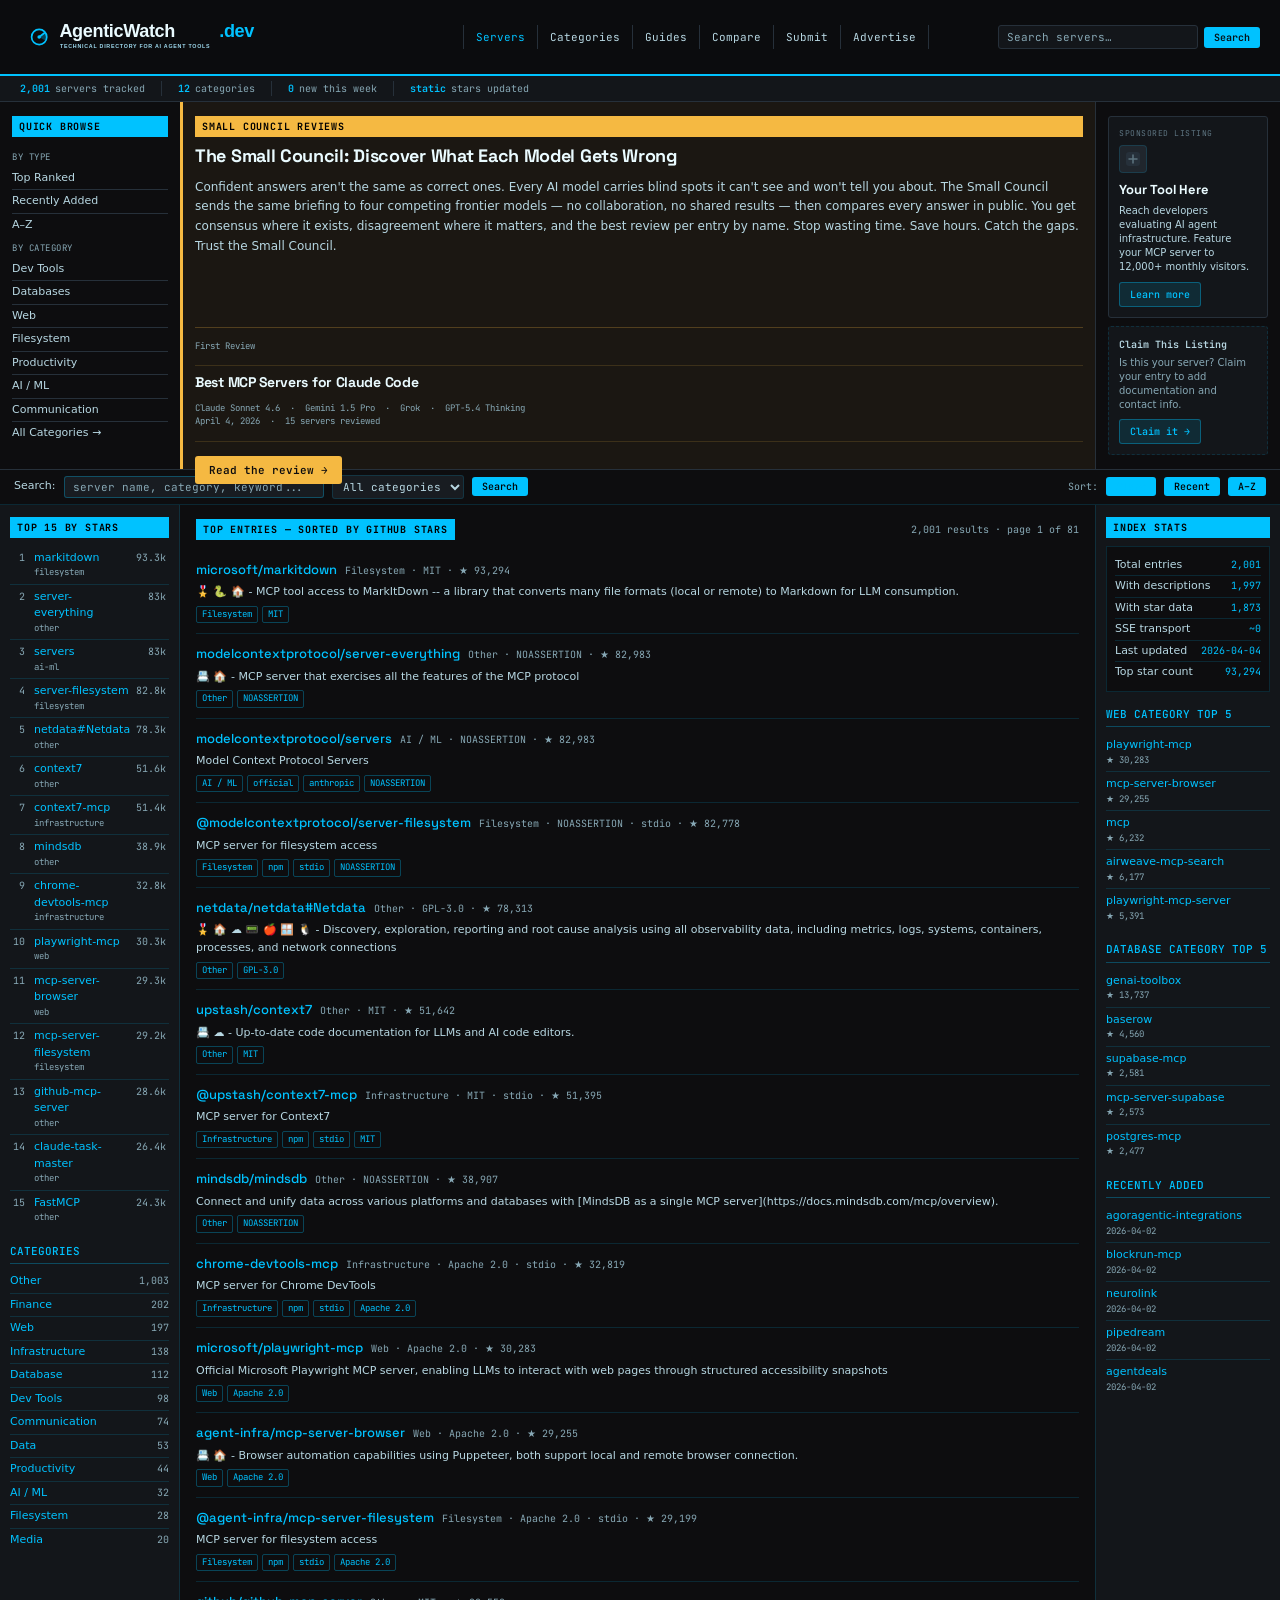
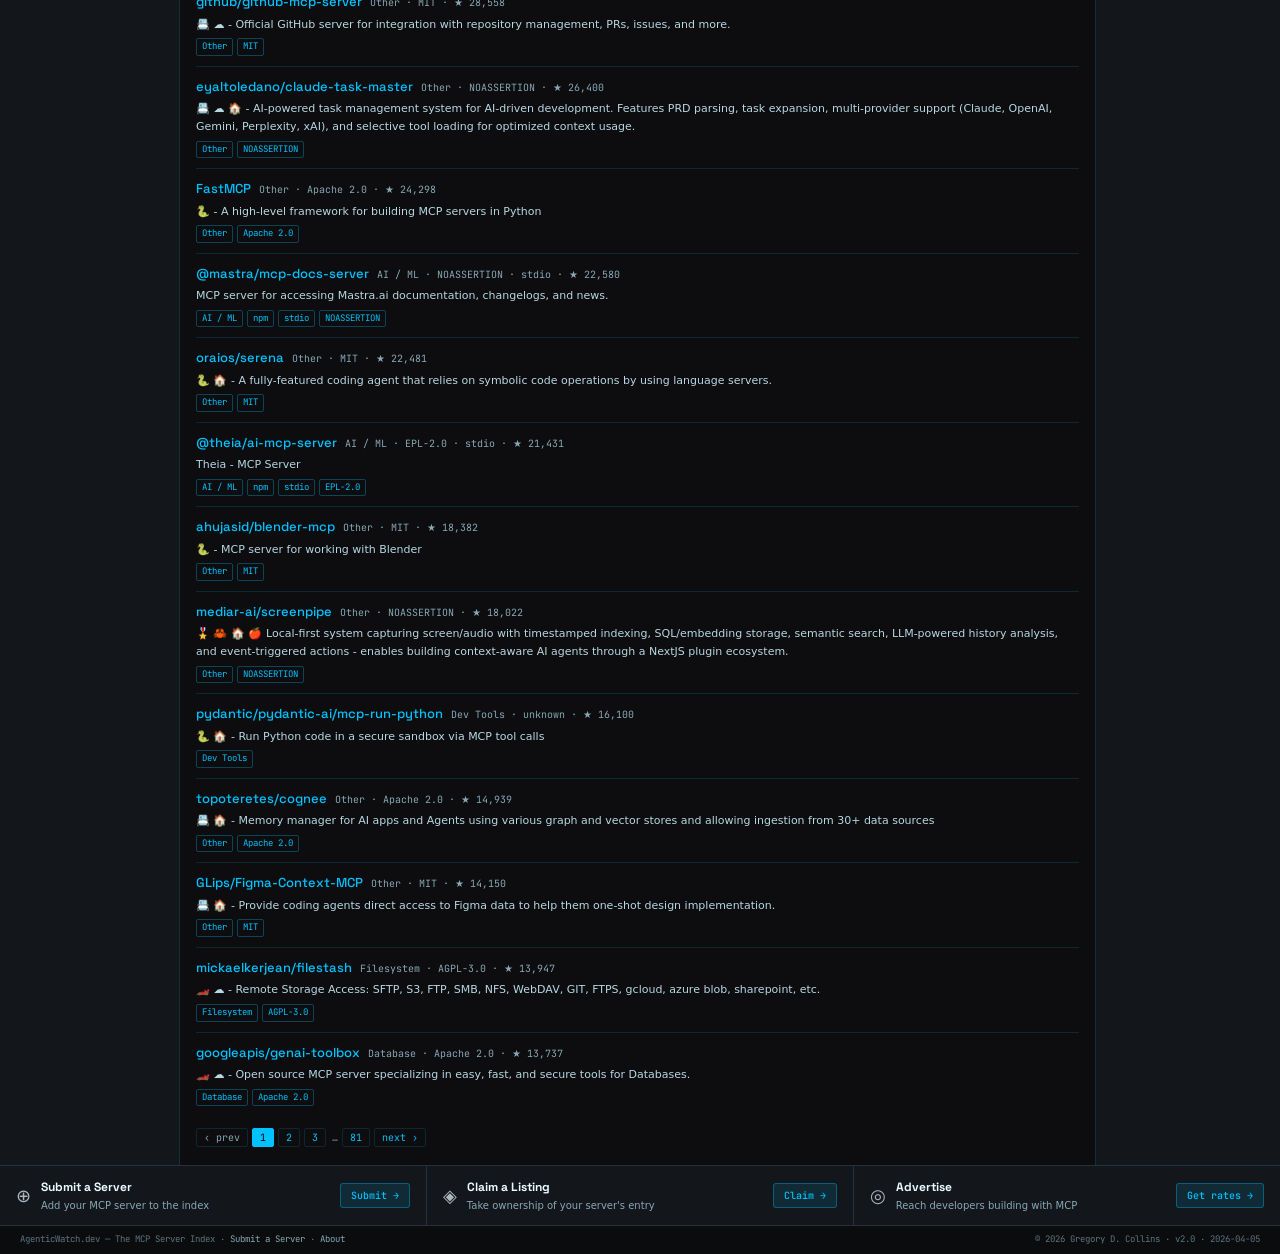
==== commit 58ef6937: "Update: Small Council Reviews center panel - Rename section header "Featured Guide" → "Small Council" ====
--- a/index.html
+++ b/index.html
@@ -1,4 +1,4 @@
-<!DOCTYPE html> 
+<!DOCTYPE html>
 <html lang="en">
 <head>
 <meta charset="UTF-8"/>
@@ -10,56 +10,270 @@
 <link rel="icon" type="image/svg+xml" href="/favicon.svg"/>
 <link rel="shortcut icon" href="/favicon.svg"/>
 <link rel="preconnect" href="https://fonts.googleapis.com"/>
-<link href="https://fonts.googleapis.com/css2?family=Space+Grotesk:wght@700;800&family=JetBrains+Mono:wght@400;500&display=swap" rel="stylesheet"/>
+<link href="https://fonts.googleapis.com/css2?family=Space+Grotesk:wght@600;700;800&family=JetBrains+Mono:wght@400;500;600&display=swap" rel="stylesheet"/>
 <style>
 *{box-sizing:border-box;margin:0;padding:0;}
 :root{
-  --bg:#0D0D0F;--s1:#141418;--s2:#1A1A20;
+  --bg:#0D0D0F;
+  --bg-hdr:#0B0C0E;
+  --s1:#13161A;
+  --s2:#181C21;
+  --s3:#20262D;
+  --b0:#26303A;
+  --b1:rgba(0,194,255,0.15);
+  --b2:rgba(0,194,255,0.3);
+  --t1:#EAFBFF;
+  --t2:#B7D7E2;
+  --tm:#87A8B5;
+  --td:#5D7480;
   --ac:#00C2FF;
-  --b1:rgba(0,194,255,0.15);--b2:rgba(0,194,255,0.3);
-  --t1:#e8e8e8;--t2:rgba(232,232,232,0.88);--tm:rgba(232,232,232,0.70);
-  --link:#00C2FF;--link2:#00a8e0;
-}
-body{background:var(--bg);color:var(--t1);font-size:12px;font-family:system-ui,sans-serif;}
-
-/* layout */
+  --ac-h:#35D1FF;
+  --ac-a:#009DCE;
+  --ac-soft:rgba(0,194,255,0.12);
+  --ac-line:rgba(0,194,255,0.35);
+  --link:#00C2FF;
+  --link2:#00a8e0;
+  --ok:#2DD4A3;
+  --warn:#F5B942;
+  --err:#FF6B6B;
+  --info:#58AFFF;
+}
+body{background:var(--bg);color:var(--t1);font-size:12px;font-family:system-ui,sans-serif;line-height:1.5;}
+a{color:var(--ac);text-decoration:none;}
+a:hover{color:var(--ac-h);text-decoration:underline;}
+
+/* ── HEADER ───────────────────────────────────────────────────────────────── */
+.hdr{
+  background:var(--bg-hdr);
+  border-bottom:2px solid var(--ac);
+  padding:0 20px;
+  display:grid;
+  grid-template-columns:auto 1fr auto;
+  align-items:center;
+  gap:20px;
+  height:76px;
+}
+.hdr-brand{display:flex;align-items:center;text-decoration:none;flex-shrink:0;}
+.hdr-brand:hover{text-decoration:none;}
+.hdr-logo-desktop{display:block;height:64px;width:auto;}
+.hdr-logo-mobile{display:none;height:44px;width:auto;}
+@media(max-width:720px){
+  .hdr-logo-desktop{display:none;}
+  .hdr-logo-mobile{display:block;}
+  .hdr{grid-template-columns:auto 1fr;height:56px;}
+  .hdr-search{display:none;}
+}
+
+.hdr-nav{display:flex;align-items:center;gap:0;justify-content:center;}
+.hdr-nav a{
+  font-family:'JetBrains Mono',monospace;
+  font-size:11px;
+  color:var(--t2);
+  padding:4px 12px;
+  border-right:1px solid var(--b0);
+  white-space:nowrap;
+  transition:color 0.1s;
+  text-decoration:none;
+}
+.hdr-nav a:first-child{border-left:1px solid var(--b0);}
+.hdr-nav a:hover{color:var(--t1);background:var(--s1);text-decoration:none;}
+.hdr-nav a.active{color:var(--ac);}
+
+.hdr-search{display:flex;align-items:center;gap:6px;flex-shrink:0;}
+.hdr-search input{
+  background:var(--s1);
+  border:1px solid var(--b0);
+  color:var(--t1);
+  font-family:'JetBrains Mono',monospace;
+  font-size:11px;
+  padding:4px 8px;
+  border-radius:3px;
+  outline:none;
+  width:200px;
+}
+.hdr-search input::placeholder{color:var(--tm);}
+.hdr-search input:focus{border-color:var(--ac);box-shadow:0 0 0 2px var(--ac-soft);}
+.btn-primary{
+  background:var(--ac);
+  border:none;
+  color:#071015;
+  font-family:'JetBrains Mono',monospace;
+  font-size:10px;
+  font-weight:600;
+  padding:4px 10px;
+  border-radius:3px;
+  cursor:pointer;
+  white-space:nowrap;
+}
+.btn-primary:hover{background:var(--ac-h);}
+
+/* ── UTILITY STRIP ────────────────────────────────────────────────────────── */
+.util-strip{
+  background:var(--s1);
+  border-bottom:1px solid var(--b0);
+  padding:5px 20px;
+  display:flex;
+  align-items:center;
+  font-family:'JetBrains Mono',monospace;
+  font-size:10px;
+}
+.util-stat{
+  display:flex;
+  align-items:center;
+  gap:5px;
+  padding:0 16px;
+  border-right:1px solid var(--b0);
+}
+.util-stat:first-child{padding-left:0;}
+.util-stat:last-child{border-right:none;}
+.util-num{color:var(--ac);font-weight:600;}
+.util-label{color:var(--tm);}
+
+/* ── TOP ROW (3-col editorial) ────────────────────────────────────────────── */
+.top-row{
+  display:grid;
+  grid-template-columns:180px 1fr 185px;
+  border-bottom:1px solid var(--b0);
+}
+.top-col{padding:14px 12px;}
+.top-col+.top-col{border-left:1px solid var(--b0);}
+.top-col-featured{position:relative;}
+
+/* section headings */
+.sh{
+  background:var(--ac);
+  color:#000;
+  font-family:'JetBrains Mono',monospace;
+  font-size:10px;
+  font-weight:700;
+  letter-spacing:0.8px;
+  text-transform:uppercase;
+  padding:3px 7px;
+  margin:0 0 8px;
+  display:block;
+}
+.sh2{
+  border-bottom:1px solid var(--b2);
+  color:var(--ac);
+  font-family:'JetBrains Mono',monospace;
+  font-size:11px;
+  font-weight:500;
+  padding:2px 0 4px;
+  margin:12px 0 6px;
+  display:block;
+}
+
+/* Quick Browse */
+.browse-links{list-style:none;}
+.browse-links li{border-bottom:1px solid var(--b0);}
+.browse-links li:last-child{border-bottom:none;}
+.browse-links a{display:block;padding:3px 0;font-size:11px;color:var(--t2);}
+.browse-links a:hover{color:var(--t1);padding-left:3px;text-decoration:none;}
+.browse-section-label{
+  font-family:'JetBrains Mono',monospace;
+  font-size:9px;
+  color:var(--tm);
+  letter-spacing:0.5px;
+  text-transform:uppercase;
+  padding:6px 0 2px;
+  display:block;
+}
+
+/* Featured Guide */
+.badge-editors-pick{
+  font-family:'JetBrains Mono',monospace;
+  font-size:8px;
+  font-weight:600;
+  color:#0D0D0F;
+  background:var(--warn);
+  padding:2px 6px;
+  border-radius:2px;
+  white-space:nowrap;
+  display:inline-block;
+  margin-bottom:10px;
+}
+.guide-featured{display:flex;flex-direction:column;height:100%;}
+.guide-featured-title{
+  font-family:'Space Grotesk',sans-serif;
+  font-size:18px;
+  font-weight:800;
+  color:var(--t1);
+  line-height:1.25;
+  letter-spacing:-0.3px;
+  margin-bottom:10px;
+  text-decoration:none;
+  display:block;
+}
+.guide-featured-title:hover{color:var(--warn);text-decoration:none;}
+.guide-featured-excerpt{font-size:12px;color:var(--t2);line-height:1.65;margin-bottom:14px;flex:1;}
+.guide-byline{
+  font-family:'JetBrains Mono',monospace;
+  font-size:9px;
+  color:var(--tm);
+  margin-bottom:14px;
+  padding-bottom:12px;
+  border-bottom:1px solid rgba(245,185,66,0.15);
+  line-height:1.5;
+}
+.guide-byline span{color:var(--t2);}
+.top-col-featured{background:rgba(245,185,66,0.06);border-left:3px solid var(--warn) !important;}
+.btn-read-more{
+  display:inline-flex;
+  align-items:center;
+  gap:6px;
+  font-family:'JetBrains Mono',monospace;
+  font-size:11px;
+  font-weight:600;
+  padding:7px 14px;
+  background:var(--warn);
+  color:#0D0D0F;
+  border-radius:3px;
+  text-decoration:none;
+  align-self:flex-start;
+  cursor:pointer;
+  border:none;
+}
+.btn-read-more:hover{background:#f9c85a;color:#0D0D0F;text-decoration:none;}
+
+/* Sponsor + Claim */
+.sponsor-card{background:var(--s1);border:1px solid var(--b0);padding:10px;margin-bottom:8px;border-radius:3px;}
+.sponsor-label{font-family:'JetBrains Mono',monospace;font-size:8px;color:var(--td);letter-spacing:0.5px;text-transform:uppercase;margin-bottom:6px;display:block;}
+.sponsor-logo{width:28px;height:28px;background:var(--s3);border:1px solid var(--b1);border-radius:4px;margin-bottom:7px;display:flex;align-items:center;justify-content:center;}
+.sponsor-name{font-family:'Space Grotesk',sans-serif;font-size:13px;font-weight:700;color:var(--t1);margin-bottom:4px;}
+.sponsor-desc{font-size:10px;color:var(--t2);line-height:1.4;margin-bottom:8px;}
+.btn-outline{
+  display:inline-block;
+  font-family:'JetBrains Mono',monospace;
+  font-size:10px;
+  font-weight:500;
+  padding:4px 10px;
+  border:1px solid var(--ac-line);
+  color:var(--ac);
+  border-radius:3px;
+  cursor:pointer;
+  background:var(--ac-soft);
+  text-decoration:none;
+}
+.btn-outline:hover{border-color:var(--ac);background:rgba(0,194,255,0.18);color:var(--ac-h);text-decoration:none;}
+.claim-card{background:var(--s1);border:1px dashed var(--b1);padding:10px;border-radius:3px;}
+.claim-title{font-family:'JetBrains Mono',monospace;font-size:10px;font-weight:600;color:var(--t2);margin-bottom:4px;}
+.claim-desc{font-size:10px;color:var(--tm);line-height:1.4;margin-bottom:7px;}
+
+/* ── DIRECTORY LAYOUT ─────────────────────────────────────────────────────── */
 .dw-wrap{display:grid;grid-template-columns:180px 1fr 185px;min-height:600px;font-size:12px;}
 .dw-left{background:var(--s1);border-right:1px solid var(--b1);padding:12px 10px;}
 .dw-center{padding:14px 16px;}
 .dw-right{background:var(--s1);border-left:1px solid var(--b1);padding:12px 10px;}
 
-/* header */
-.dw-hdr{background:var(--s2);border-bottom:2px solid var(--ac);padding:10px 18px;display:flex;align-items:center;justify-content:space-between;gap:16px;}
-.dw-logo{display:block;text-decoration:none;flex-shrink:0;}
-.dw-logo img{display:block;height:64px;width:auto;}
-.dw-logo img.dw-logo-mobile{display:none;}
-.dw-hdr-meta{font-size:10px;color:var(--tm);font-family:'JetBrains Mono',monospace;text-align:right;white-space:nowrap;}
-@media(max-width:720px){
-  .dw-logo-desktop{display:none;}
-  .dw-logo-mobile{display:block;}
-  .dw-logo img{height:44px;}
-  .dw-hdr-meta{display:none;}
-}
-
-/* nav */
-.dw-nav{background:var(--s2);border-bottom:1px solid var(--b1);padding:5px 14px;display:flex;gap:0;}
-.dw-nav a{font-size:11px;color:var(--link);text-decoration:none;padding:3px 10px;border-right:1px solid var(--b1);}
-.dw-nav a:first-child{padding-left:0;}
-.dw-nav a:hover{color:var(--t1);}
-.dw-nav a.on{color:var(--t1);font-weight:500;}
-
 /* search bar */
 .dw-search-bar{background:var(--bg);border-bottom:1px solid var(--b1);padding:5px 14px;display:flex;align-items:center;gap:8px;flex-wrap:wrap;}
 .dw-search-bar input{background:var(--s2);border:1px solid var(--b2);color:var(--t1);font-family:'JetBrains Mono',monospace;font-size:11px;padding:3px 8px;border-radius:3px;outline:none;width:260px;}
 .dw-search-bar input::placeholder{color:var(--tm);}
+.dw-search-bar input:focus{border-color:var(--ac);}
 .dw-search-bar select{background:var(--s2);border:1px solid var(--b1);color:var(--t2);font-family:'JetBrains Mono',monospace;font-size:11px;padding:3px 6px;border-radius:3px;outline:none;}
 .dw-search-bar button{background:var(--ac);border:none;color:#000;font-family:'JetBrains Mono',monospace;font-size:10px;font-weight:500;padding:3px 10px;border-radius:3px;cursor:pointer;}
 .dw-search-bar button:hover{background:var(--link2);}
 .dw-sort-label{font-size:10px;color:var(--tm);font-family:'JetBrains Mono',monospace;margin-left:auto;}
-
-/* section headings */
-.dw-sh{background:var(--ac);color:#000;font-size:11px;font-weight:700;padding:3px 7px;margin:0 0 6px;font-family:'JetBrains Mono',monospace;letter-spacing:0.5px;}
-.dw-sh2{border-bottom:1px solid var(--b2);color:var(--ac);font-size:11px;font-weight:500;padding:2px 0 4px;margin:12px 0 6px;font-family:'JetBrains Mono',monospace;}
 
 /* rank table */
 .dw-rank{width:100%;border-collapse:collapse;font-size:11px;margin-bottom:10px;}
@@ -131,17 +345,13 @@
 /* ── DETAIL PAGE ─────────────────────────────────────────────────────────── */
 .detail-back{display:inline-flex;align-items:center;gap:5px;font-family:'JetBrains Mono',monospace;font-size:11px;color:var(--link);text-decoration:none;margin-bottom:14px;}
 .detail-back:hover{color:var(--t1);}
-
 .detail-name{font-family:'Space Grotesk',sans-serif;font-size:22px;font-weight:800;color:var(--t1);letter-spacing:-0.5px;margin-bottom:6px;line-height:1.2;}
-
 .detail-badges{display:flex;gap:6px;flex-wrap:wrap;margin-bottom:12px;}
 .detail-badge{font-family:'JetBrains Mono',monospace;font-size:10px;padding:2px 8px;border-radius:2px;border:1px solid var(--b2);color:var(--ac);}
 .detail-badge.cat{background:rgba(0,194,255,0.08);}
 .detail-stars{color:#ffb400;border-color:rgba(255,180,0,0.3);background:rgba(255,180,0,0.08);}
-
 .detail-desc{font-size:13px;color:var(--t2);line-height:1.7;margin-bottom:16px;padding:12px;background:var(--s1);border:1px solid var(--b1);border-radius:3px;}
 .detail-desc-placeholder{font-size:12px;color:var(--tm);font-family:'JetBrains Mono',monospace;padding:12px;background:var(--s1);border:1px solid var(--b1);border-radius:3px;margin-bottom:16px;}
-
 .detail-table{width:100%;border-collapse:collapse;font-size:12px;margin-bottom:16px;}
 .detail-table tr{border-bottom:1px solid var(--b1);}
 .detail-table tr:last-child{border-bottom:none;}
@@ -150,55 +360,141 @@
 .detail-table td:last-child{color:var(--t1);}
 .detail-table a{color:var(--link);text-decoration:none;word-break:break-all;}
 .detail-table a:hover{text-decoration:underline;color:var(--t1);}
-
 .detail-tags{display:flex;gap:5px;flex-wrap:wrap;}
 .detail-tag{font-family:'JetBrains Mono',monospace;font-size:10px;color:var(--link);border:1px solid var(--b2);padding:2px 7px;border-radius:2px;}
-
 .detail-platforms{display:flex;gap:5px;flex-wrap:wrap;}
 .detail-platform{font-family:'JetBrains Mono',monospace;font-size:10px;color:var(--t2);border:1px solid var(--b1);padding:2px 7px;border-radius:2px;}
-
 .detail-difficulty{display:flex;gap:3px;align-items:center;}
 .diff-dot{width:9px;height:9px;border-radius:50%;background:var(--b2);}
 .diff-dot.on{background:var(--ac);}
-
 .detail-cta{display:flex;gap:10px;align-items:center;padding:14px 0;border-top:1px solid var(--b1);margin-top:4px;}
 .detail-cta-btn{font-family:'JetBrains Mono',monospace;font-size:11px;font-weight:500;padding:7px 16px;border-radius:3px;cursor:pointer;text-decoration:none;display:inline-flex;align-items:center;gap:6px;}
 .detail-cta-primary{background:var(--ac);color:#000;border:none;}
 .detail-cta-primary:hover{background:var(--link2);color:#000;}
 .detail-cta-secondary{background:transparent;color:var(--link);border:1px solid var(--b2);}
 .detail-cta-secondary:hover{color:var(--t1);border-color:var(--t2);}
-
-/* detail right sidebar — related entries */
 .detail-related-item{padding:4px 0;border-bottom:1px solid var(--b1);font-size:11px;}
 .detail-related-item:last-child{border-bottom:none;}
 .detail-related-link{color:var(--link);text-decoration:none;display:block;}
 .detail-related-link:hover{color:var(--t1);text-decoration:underline;}
 
-/* footer */
-.dw-footer{background:var(--s2);border-top:1px solid var(--b1);padding:6px 14px;display:flex;justify-content:space-between;align-items:center;}
-.dw-footer span{font-family:'JetBrains Mono',monospace;font-size:9px;color:var(--tm);}
+/* ── FOOTER CTA ──────────────────────────────────────────────────────────── */
+.footer-cta{
+  display:grid;
+  grid-template-columns:repeat(3,1fr);
+  gap:1px;
+  background:var(--b0);
+  border-top:1px solid var(--b0);
+}
+.footer-cta-cell{background:var(--s1);padding:12px 16px;display:flex;align-items:center;gap:10px;}
+.footer-cta-icon{font-size:18px;flex-shrink:0;opacity:0.7;}
+.footer-cta-title{font-family:'Space Grotesk',sans-serif;font-size:12px;font-weight:700;color:var(--t1);margin-bottom:2px;}
+.footer-cta-desc{font-size:10px;color:var(--tm);}
+.footer-cta-btn{margin-left:auto;flex-shrink:0;}
+
+/* footer bar */
+.dw-footer{background:var(--bg-hdr);border-top:1px solid var(--b0);padding:7px 20px;display:flex;justify-content:space-between;align-items:center;}
+.dw-footer span{font-family:'JetBrains Mono',monospace;font-size:9px;color:var(--td);}
+.dw-footer a{color:var(--tm);}
+.dw-footer a:hover{color:var(--t1);}
 </style>
 </head>
 <body>
 
-<div class="dw-hdr">
-  <a href="#" class="dw-logo" onclick="goHome();return false;" aria-label="AgenticWatch.dev home">
-    <img src="/assets/agenticwatch-header-desktop.svg" class="dw-logo-desktop" alt="AgenticWatch.dev — Technical Directory for AI Agent Tools" height="64" width="auto"/>
-    <img src="/assets/agenticwatch-header-mobile.svg" class="dw-logo-mobile" alt="AgenticWatch.dev" height="44" width="auto"/>
+<!-- ── HEADER ─────────────────────────────────────────────────────────────── -->
+<header class="hdr">
+  <a href="#" class="hdr-brand" onclick="goHome();return false;" aria-label="AgenticWatch.dev home">
+    <img src="/assets/agenticwatch-header-desktop.svg" class="hdr-logo-desktop" alt="AgenticWatch.dev — Technical Directory for AI Agent Tools" height="64"/>
+    <img src="/assets/agenticwatch-header-mobile.svg" class="hdr-logo-mobile" alt="AgenticWatch.dev" height="44"/>
   </a>
-  <div class="dw-hdr-meta" id="hdr-meta">Loading…</div>
+  <nav class="hdr-nav">
+    <a href="#" id="nav-home" class="active" onclick="goHome();return false;">Servers</a>
+    <a href="#" onclick="goHome();showAllCategories();return false;">Categories</a>
+    <a href="#" onclick="showGuide();return false;">Guides</a>
+    <a href="#">Compare</a>
+    <a href="mailto:submit@agenticwatch.dev">Submit</a>
+    <a href="#">Advertise</a>
+  </nav>
+  <div class="hdr-search">
+    <input type="text" id="hdr-search-input" placeholder="Search servers…" onkeydown="if(event.key==='Enter')doHeaderSearch()"/>
+    <button class="btn-primary" onclick="doHeaderSearch()">Search</button>
+  </div>
+</header>
+
+<!-- ── UTILITY STRIP ──────────────────────────────────────────────────────── -->
+<div class="util-strip" id="util-strip">
+  <div class="util-stat"><span class="util-num" id="util-total">—</span><span class="util-label">servers tracked</span></div>
+  <div class="util-stat"><span class="util-num" id="util-cats">—</span><span class="util-label">categories</span></div>
+  <div class="util-stat"><span class="util-num" id="util-new">—</span><span class="util-label">new this week</span></div>
+  <div class="util-stat"><span class="util-num" id="util-updated">—</span><span class="util-label">stars updated</span></div>
 </div>
 
-<div class="dw-nav">
-  <a href="#" id="nav-home" class="on" onclick="goHome();return false;">Home</a>
-  <a href="#" onclick="goHome();sortBy('stars');return false;">Rankings</a>
-  <a href="#" onclick="goHome();setTimeout(()=>document.getElementById('search-input').focus(),50);return false;">Search</a>
-  <a href="#" onclick="goHome();showAllCategories();return false;">Categories</a>
-  <a href="#" onclick="goHome();sortBy('recent');return false;">New Entries</a>
-  <a href="mailto:submit@agenticwatch.dev">Submit Server</a>
-  <a href="#">About</a>
+<!-- ── TOP ROW ────────────────────────────────────────────────────────────── -->
+<div class="top-row">
+
+  <!-- LEFT: Quick Browse -->
+  <div class="top-col">
+    <span class="sh">Quick Browse</span>
+    <span class="browse-section-label">By Type</span>
+    <ul class="browse-links">
+      <li><a href="#" onclick="goHome();sortBy('stars');return false;">Top Ranked</a></li>
+      <li><a href="#" onclick="goHome();sortBy('recent');return false;">Recently Added</a></li>
+      <li><a href="#" onclick="goHome();sortBy('alpha');return false;">A–Z</a></li>
+    </ul>
+    <span class="browse-section-label">By Category</span>
+    <ul class="browse-links">
+      <li><a href="#" onclick="goHome();filterByCategory('developer-tools');return false;">Dev Tools</a></li>
+      <li><a href="#" onclick="goHome();filterByCategory('database');return false;">Databases</a></li>
+      <li><a href="#" onclick="goHome();filterByCategory('web');return false;">Web</a></li>
+      <li><a href="#" onclick="goHome();filterByCategory('filesystem');return false;">Filesystem</a></li>
+      <li><a href="#" onclick="goHome();filterByCategory('productivity');return false;">Productivity</a></li>
+      <li><a href="#" onclick="goHome();filterByCategory('ai-ml');return false;">AI / ML</a></li>
+      <li><a href="#" onclick="goHome();filterByCategory('communication');return false;">Communication</a></li>
+      <li><a href="#" onclick="goHome();showAllCategories();return false;">All Categories →</a></li>
+    </ul>
+  </div>
+
+  <!-- CENTER: Small Council Reviews -->
+  <div class="top-col top-col-featured" id="featured-guide-col">
+    <span class="sh" style="background:var(--warn);color:#000;">Small Council Reviews</span>
+    <div class="guide-featured">
+      <a href="javascript:void(0)" class="guide-featured-title" style="pointer-events:none;cursor:default;">The Small Council: Discover What Each Model Gets Wrong</a>
+      <p class="guide-featured-excerpt">Confident answers aren't the same as correct ones. Every AI model carries blind spots it can't see and won't tell you about. The Small Council sends the same briefing to four competing frontier models — no collaboration, no shared results — then compares every answer in public. You get consensus where it exists, disagreement where it matters, and the best review per entry by name. Stop wasting time. Save hours. Catch the gaps. Trust the Small Council.</p>
+      <div style="border-top:1px solid rgba(245,185,66,0.25);margin-bottom:12px;"></div>
+      <div class="guide-byline" style="margin-bottom:8px;">First Review</div>
+      <a href="javascript:void(0)" class="guide-featured-title" onclick="showGuide()" style="font-size:14px;margin-bottom:10px;">Best MCP Servers for Claude Code</a>
+      <div class="guide-byline">
+        Claude Sonnet 4.6 &nbsp;·&nbsp; Gemini 1.5 Pro &nbsp;·&nbsp; Grok &nbsp;·&nbsp; GPT-5.4 Thinking<br/>
+        April 4, 2026 &nbsp;·&nbsp; 15 servers reviewed
+      </div>
+      <button class="btn-read-more" onclick="showGuide()">Read the review →</button>
+    </div>
+  </div>
+
+  <!-- RIGHT: Sponsored + Claim -->
+  <div class="top-col">
+    <div class="sponsor-card">
+      <span class="sponsor-label">Sponsored Listing</span>
+      <div class="sponsor-logo">
+        <svg width="14" height="14" viewBox="0 0 14 14" fill="none">
+          <rect width="14" height="14" rx="3" fill="#26303A"/>
+          <path d="M3 7h8M7 3v8" stroke="#5D7480" stroke-width="1.5" stroke-linecap="round"/>
+        </svg>
+      </div>
+      <div class="sponsor-name">Your Tool Here</div>
+      <div class="sponsor-desc">Reach developers evaluating AI agent infrastructure. Feature your MCP server to 12,000+ monthly visitors.</div>
+      <a href="mailto:advertise@agenticwatch.dev" class="btn-outline">Learn more</a>
+    </div>
+    <div class="claim-card">
+      <div class="claim-title">Claim This Listing</div>
+      <div class="claim-desc">Is this your server? Claim your entry to add documentation and contact info.</div>
+      <a href="mailto:submit@agenticwatch.dev" class="btn-outline" style="font-size:10px;">Claim it →</a>
+    </div>
+  </div>
+
 </div>
 
+<!-- ── SEARCH BAR ─────────────────────────────────────────────────────────── -->
 <div class="dw-search-bar" id="search-bar">
   <span style="font-size:11px;color:var(--t2)">Search:</span>
   <input id="search-input" placeholder="server name, category, keyword..." oninput="onSearch()"/>
@@ -225,34 +521,31 @@
   <button class="dw-sort-btn" id="sort-alpha" onclick="sortBy('alpha')">A–Z</button>
 </div>
 
+<!-- ── DIRECTORY ──────────────────────────────────────────────────────────── -->
 <div class="dw-wrap">
 
-  <!-- LEFT: Rankings + Categories (always visible) -->
   <div class="dw-left">
-    <div class="dw-sh">TOP 15 BY STARS</div>
+    <div class="sh">TOP 15 BY STARS</div>
     <table class="dw-rank" id="rankings-table">
       <tr><td colspan="3" class="dw-loading">loading…</td></tr>
     </table>
-    <div class="dw-sh2">CATEGORIES</div>
+    <div class="sh2">CATEGORIES</div>
     <div id="category-list"><div class="dw-loading">loading…</div></div>
   </div>
 
-  <!-- CENTER: Directory view -->
   <div class="dw-center" id="view-directory">
     <div class="dw-center-hdr">
-      <div class="dw-sh" style="margin:0" id="center-heading">LATEST ENTRIES</div>
+      <div class="sh" style="margin:0" id="center-heading">LATEST ENTRIES</div>
       <span class="dw-result-count" id="result-count"></span>
     </div>
     <div id="entries-list"><div class="dw-loading">Loading MCP server data…</div></div>
     <div id="pagination"></div>
   </div>
 
-  <!-- CENTER: Detail view (hidden until needed) -->
   <div class="dw-center" id="view-detail" style="display:none"></div>
 
-  <!-- RIGHT: Stats sidebar (directory mode) -->
   <div class="dw-right" id="sidebar-directory">
-    <div class="dw-sh">INDEX STATS</div>
+    <div class="sh">INDEX STATS</div>
     <div class="dw-stats">
       <div class="dw-stat-row"><span class="dw-stat-label">Total entries</span><span class="dw-stat-val" id="stat-total">—</span></div>
       <div class="dw-stat-row"><span class="dw-stat-label">With descriptions</span><span class="dw-stat-val" id="stat-desc">—</span></div>
@@ -261,22 +554,49 @@
       <div class="dw-stat-row"><span class="dw-stat-label">Last updated</span><span class="dw-stat-val" id="stat-updated">—</span></div>
       <div class="dw-stat-row"><span class="dw-stat-label">Top star count</span><span class="dw-stat-val" id="stat-top">—</span></div>
     </div>
-    <div class="dw-sh2">WEB CATEGORY TOP 5</div>
+    <div class="sh2">WEB CATEGORY TOP 5</div>
     <div id="sidebar-web"><div class="dw-loading">loading…</div></div>
-    <div class="dw-sh2">DATABASE CATEGORY TOP 5</div>
+    <div class="sh2">DATABASE CATEGORY TOP 5</div>
     <div id="sidebar-db"><div class="dw-loading">loading…</div></div>
-    <div class="dw-sh2">RECENTLY ADDED</div>
+    <div class="sh2">RECENTLY ADDED</div>
     <div id="sidebar-recent"><div class="dw-loading">loading…</div></div>
   </div>
 
-  <!-- RIGHT: Detail sidebar (hidden until needed) -->
   <div class="dw-right" id="sidebar-detail" style="display:none"></div>
 
 </div>
 
+<!-- ── FOOTER CTA ─────────────────────────────────────────────────────────── -->
+<div class="footer-cta">
+  <div class="footer-cta-cell">
+    <div class="footer-cta-icon">⊕</div>
+    <div>
+      <div class="footer-cta-title">Submit a Server</div>
+      <div class="footer-cta-desc">Add your MCP server to the index</div>
+    </div>
+    <a href="mailto:submit@agenticwatch.dev" class="btn-outline footer-cta-btn">Submit →</a>
+  </div>
+  <div class="footer-cta-cell">
+    <div class="footer-cta-icon">◈</div>
+    <div>
+      <div class="footer-cta-title">Claim a Listing</div>
+      <div class="footer-cta-desc">Take ownership of your server's entry</div>
+    </div>
+    <a href="mailto:submit@agenticwatch.dev" class="btn-outline footer-cta-btn">Claim →</a>
+  </div>
+  <div class="footer-cta-cell">
+    <div class="footer-cta-icon">◎</div>
+    <div>
+      <div class="footer-cta-title">Advertise</div>
+      <div class="footer-cta-desc">Reach developers building with MCP</div>
+    </div>
+    <a href="mailto:advertise@agenticwatch.dev" class="btn-outline footer-cta-btn">Get rates →</a>
+  </div>
+</div>
+
 <div class="dw-footer">
-  <span id="footer-left">AgenticWatch.dev — The MCP Server Index · <a href="mailto:submit@agenticwatch.dev" style="color:var(--link);text-decoration:none;">Submit a Server</a></span>
-  <span>© 2026 Gregory D. Collins · v1.1 · 2026-04-02</span>
+  <span>AgenticWatch.dev — The MCP Server Index · <a href="mailto:submit@agenticwatch.dev">Submit a Server</a> · <a href="#">About</a></span>
+  <span>© 2026 Gregory D. Collins · v2.0 · 2026-04-05</span>
 </div>
 
 <script>
@@ -298,19 +618,50 @@
   'other':'Other'
 };
 
+// Save guide card HTML before any JS touches it
+const GUIDE_CARD_HTML = document.getElementById('featured-guide-col').innerHTML;
+
 // ─── Load data ────────────────────────────────────────────────────────────────
-fetch('/data/mcp-servers.json')
-  .then(r => { if(!r.ok) throw new Error('HTTP '+r.status); return r.json(); })
-  .then(data => {
+Promise.all([
+  fetch('/data/mcp-servers.json').then(r => { if(!r.ok) throw new Error('HTTP '+r.status); return r.json(); }),
+  fetch('/data/stars.json').then(r => r.ok ? r.json() : null).catch(() => null)
+])
+  .then(([data, starsData]) => {
     allEntries = data.entries || [];
-    // build slug index
+
+    // Merge live star counts
+    if (starsData && starsData.stars) {
+      allEntries.forEach(e => {
+        if (e.url && e.url.startsWith('https://github.com/')) {
+          const parts = e.url.replace('https://github.com/','').replace(/\/$/,'').split('/');
+          if (parts.length >= 2) {
+            const slug = parts[0] + '/' + parts[1];
+            const live = starsData.stars[slug];
+            if (live !== undefined && live !== null) e.github_stars = live;
+          }
+        }
+      });
+    }
+
+    // Build slug index
     allEntries.forEach((e, i) => {
       e._idx = i;
       e._slug = slugify(e.name) + '-' + i;
       indexBySlug[e._slug] = e;
     });
-    document.getElementById('hdr-meta').innerHTML =
-      allEntries.length.toLocaleString() + ' entries · Updated: ' + (data.generated || '—');
+
+    // Populate utility strip
+    const cats = new Set(allEntries.map(e => e.category).filter(Boolean));
+    const oneWeekAgo = new Date(Date.now() - 7*24*60*60*1000).toISOString().slice(0,10);
+    const newThisWeek = allEntries.filter(e => e.last_updated && e.last_updated >= oneWeekAgo).length;
+    const starsUpdated = starsData ? starsData.updated : null;
+
+    document.getElementById('util-total').textContent = allEntries.length.toLocaleString();
+    document.getElementById('util-cats').textContent = cats.size;
+    document.getElementById('util-new').textContent = newThisWeek.toLocaleString();
+    document.getElementById('util-updated').textContent =
+      starsUpdated ? starsUpdated.replace('T',' ').replace('Z',' UTC') : 'static';
+
     renderStats(data);
     renderRankings(allEntries);
     renderCategoryList(allEntries);
@@ -328,11 +679,9 @@
   if (hash.startsWith('#/server/')) {
     const slug = hash.replace('#/server/', '');
     const entry = indexBySlug[slug];
-    if (entry) {
-      showDetail(entry);
-    } else {
-      showDirectory();
-    }
+    if (entry) { showDetail(entry); } else { showDirectory(); }
+  } else if (hash === '#/guide/best-mcp-servers-for-claude-code') {
+    renderGuide();
   } else {
     showDirectory();
   }
@@ -342,6 +691,7 @@
 
 function goHome() {
   window.location.hash = '';
+  restoreGuideCard();
   showDirectory();
 }
 
@@ -356,7 +706,7 @@
   document.getElementById('sidebar-directory').style.display = '';
   document.getElementById('sidebar-detail').style.display = 'none';
   document.getElementById('search-bar').style.display = '';
-  document.getElementById('nav-home').classList.add('on');
+  document.getElementById('nav-home').classList.add('active');
   applyFilters();
 }
 
@@ -366,29 +716,161 @@
   document.getElementById('sidebar-directory').style.display = 'none';
   document.getElementById('sidebar-detail').style.display = '';
   document.getElementById('search-bar').style.display = 'none';
-  document.getElementById('nav-home').classList.remove('on');
+  document.getElementById('nav-home').classList.remove('active');
   document.title = entry.name + ' — AgenticWatch.dev';
   renderDetailCenter(entry);
   renderDetailSidebar(entry);
   window.scrollTo(0, 0);
 }
 
+// ─── Header search ────────────────────────────────────────────────────────────
+function doHeaderSearch() {
+  const val = document.getElementById('hdr-search-input').value.trim();
+  if (!val) return;
+  document.getElementById('search-input').value = val;
+  currentSearch = val;
+  goHome();
+}
+
+// ─── Featured Guide ───────────────────────────────────────────────────────────
+function showGuide() {
+  window.location.hash = '#/guide/best-mcp-servers-for-claude-code';
+  renderGuide();
+}
+
+function restoreGuideCard() {
+  const col = document.getElementById('featured-guide-col');
+  col.innerHTML = GUIDE_CARD_HTML;
+}
+
+function renderGuide() {
+  const col = document.getElementById('featured-guide-col');
+  const colHeight = col.offsetHeight;
+  col.innerHTML = `
+    <div style="height:${colHeight - 28}px;overflow-y:auto;padding-right:6px;" id="guide-scroll">
+      <a href="javascript:void(0)" onclick="goHome()" style="font-family:'JetBrains Mono',monospace;font-size:10px;color:var(--tm);display:inline-flex;align-items:center;gap:4px;margin-bottom:14px;text-decoration:none;">← Back to home</a>
+      <div style="font-family:'JetBrains Mono',monospace;font-size:8px;font-weight:600;color:#0D0D0F;background:var(--warn);padding:2px 6px;border-radius:2px;display:inline-block;margin-bottom:10px;">Editor's Pick</div>
+      <div style="font-family:'Space Grotesk',sans-serif;font-size:20px;font-weight:800;color:var(--t1);line-height:1.2;letter-spacing:-0.3px;margin-bottom:6px;">Best MCP Servers for Claude Code</div>
+      <div style="font-family:'JetBrains Mono',monospace;font-size:9px;color:var(--tm);margin-bottom:16px;padding-bottom:12px;border-bottom:1px solid rgba(245,185,66,0.15);">SMALL COUNCIL REVIEW &nbsp;·&nbsp; Claude Sonnet 4.6, Gemini 1.5 Pro, Grok, GPT-5.4 Thinking &nbsp;·&nbsp; April 4, 2026 &nbsp;·&nbsp; 15 servers</div>
+      <div id="guide-body" style="font-size:12px;color:var(--t2);line-height:1.7;"></div>
+    </div>`;
+  document.getElementById('guide-body').innerHTML = guideHTML();
+}
+
+function guideHTML() {
+  const h2 = (n,t,gh,stars,transport,diff) => `
+    <div style="margin:20px 0 6px;padding-top:16px;border-top:1px solid rgba(245,185,66,0.12);">
+      <div style="font-family:'Space Grotesk',sans-serif;font-size:14px;font-weight:800;color:var(--t1);">#${n} — ${t}</div>
+      <div style="font-family:'JetBrains Mono',monospace;font-size:9px;color:var(--tm);margin-top:3px;">
+        ${gh ? `<a href="${gh}" target="_blank" style="color:var(--ac);">${gh.replace('https://github.com/','')}</a> &nbsp;·&nbsp; ` : ''}★ ${stars} &nbsp;·&nbsp; ${transport} &nbsp;·&nbsp; ${diff}
+      </div>
+    </div>`;
+  const review = (model, url, text) => `
+    <div style="margin:8px 0 4px;font-size:11px;font-style:italic;color:var(--tm);">Best review by <a href="${url}" target="_blank" style="color:var(--ac);">${model}</a>:</div>
+    <p style="margin-bottom:8px;">${text}</p>`;
+  const caveat = t => `<p style="font-size:11px;color:var(--tm);background:var(--s1);border-left:2px solid var(--b0);padding:6px 8px;margin-bottom:6px;"><strong style="color:var(--t2);">Caveat:</strong> ${t}</p>`;
+  const note = t => `<p style="font-family:'JetBrains Mono',monospace;font-size:9px;color:var(--td);font-style:italic;margin-bottom:4px;"><em>Council note: ${t}</em></p>`;
+
+  return `
+    <p style="margin-bottom:14px;">Claude Code is already a capable coding agent. It edits files, runs shell commands, works across a codebase, and calls the Anthropic API. What it cannot do by default is touch your GitHub PRs, query your database, open a browser, or pull current documentation for the library you're using right now.</p>
+    <p style="margin-bottom:14px;">MCP (Model Context Protocol) is the fix. As of early 2026, the ecosystem has grown past 400 community-built servers. Most aren't worth your time. These 15 are.</p>
+
+    ${h2(1,'GitHub MCP Server','https://github.com/github/github-mcp-server','~28,600 ★','stdio / HTTP','Easy')}
+    ${review('GPT-5.4 Thinking','https://openai.com','For Claude Code, this is the most broadly useful MCP server because it closes the loop between local coding work and the system of record: repos, PRs, issues, Actions, labels, and code security. It belongs at #1 because Claude Code already edits code well locally; what it needs most is authoritative repo state, PR context, CI visibility, and issue workflows — which GitHub\'s server exposes directly.')}
+    ${caveat('Rate limits of 5,000 requests per hour can be hit during heavy agentic sessions. Use fine-grained PATs scoped to only the repos and permissions you need.')}
+    ${note('Ranked #1 or #2 by all four models.')}
+
+    ${h2(2,'Context7','https://github.com/upstash/context7','~51,600 ★','stdio / HTTP','Easy')}
+    ${review('Claude Sonnet 4.6','https://anthropic.com','Claude Code\'s training data is months old. When you\'re working with Next.js 15, Prisma 6, React 19, or any fast-moving framework, Claude will generate code against outdated API signatures — and it won\'t know it\'s doing it. Context7 solves this by fetching current, version-specific documentation for any library at call time and injecting it into the prompt. This is arguably the highest-ROI server on this list for day-to-day coding.')}
+    ${caveat('The parsing backend and crawling engine are proprietary — only the MCP wrapper is open source. Quality varies by library.')}
+    ${note('Ranked #2 by both Claude and ChatGPT. Directly addresses Claude Code\'s most common failure mode.')}
+
+    ${h2(3,'Playwright MCP','https://github.com/microsoft/playwright-mcp','~30,300 ★','stdio / HTTP','Easy')}
+    ${review('Grok','https://x.ai','Provides structured browser automation via accessibility trees — no screenshots needed — letting Claude Code autonomously navigate, click, type, mock networks, and run E2E tests during web and full-stack builds. Microsoft backing ensures rock-solid stability and frequent updates.')}
+    ${caveat('Requires Playwright browsers installed (npx playwright install chromium) before first use.')}
+    ${note('Appeared in all four lists.')}
+
+    ${h2(4,'Sentry MCP','https://github.com/getsentry/sentry-mcp','~621 ★ (repo)','stdio / HTTP','Easy')}
+    ${review('GPT-5.4 Thinking','https://openai.com','Sentry is unusually well aligned with Claude Code because it is explicitly optimized for coding assistants and debugging workflows. This makes it high-value for "fix the real production error, not the hypothetical one" work: issues, traces, and performance data become available inside the coding session.')}
+    ${caveat('Most valuable only if the team already has good Sentry coverage. Pair with GitHub MCP to close the full loop.')}
+    ${note('"Fix the real production error, not the hypothetical one" was the standout line of the entire review round.')}
+
+    ${h2(5,'Filesystem MCP Server','https://github.com/modelcontextprotocol/servers','~82,046 ★','stdio','Easy')}
+    ${review('Claude Sonnet 4.6','https://anthropic.com','Claude Code has native file access within a project directory. The Filesystem MCP server adds sandboxed access to directories outside that project — shared config directories, monorepo sibling packages, data folders. You specify exactly which directories to expose at startup. Nothing outside that list is reachable.')}
+    ${caveat('Claude Code\'s native access is usually sufficient for single-project work. Earns its place in multi-package setups.')}
+    ${note('Gemini ranked this #1; Claude ranked it #4.')}
+
+    ${h2(6,'Sequential Thinking MCP','https://github.com/modelcontextprotocol/servers','~82,046 ★','stdio','Easy')}
+    ${review('Gemini 1.5 Pro','https://gemini.google.com','This isn\'t a tool in the traditional sense — it\'s a reasoning enhancer. It forces Claude to use a structured, step-by-step reflection process, which is critical for complex refactors in the CLI where "one-shot" logic often fails.')}
+    ${caveat('Adds latency where it engages. Best scoped to complex sessions rather than left on globally.')}
+    ${note('All four models included this server.')}
+
+    ${h2(7,'Fetch MCP','https://github.com/modelcontextprotocol/servers','~82,046 ★','stdio','Easy')}
+    ${review('Claude Sonnet 4.6','https://anthropic.com','Claude Code cannot access the internet by default. Fetch MCP adds the ability to retrieve any URL and convert it to clean Markdown — API docs, release notes, changelog entries. Anthropic-maintained, no API key required.')}
+    ${caveat('For JavaScript-heavy pages, Firecrawl outperforms this server. Fetch is right for simple URL retrieval.')}
+
+    ${h2(8,'Memory MCP','https://github.com/modelcontextprotocol/servers','~82,046 ★','stdio','Easy')}
+    ${review('Claude Sonnet 4.6','https://anthropic.com','Claude Code has no memory between sessions by default. The Memory server implements a knowledge graph that persists entities and relationships across conversations — your architecture decisions, technical constraints, known bugs, working patterns for your codebase.')}
+    ${caveat('Only as useful as how disciplined you are about curating it. Stale entries will mislead the model.')}
+
+    ${h2(9,'Firecrawl MCP','https://github.com/firecrawl/firecrawl-mcp-server','~86,000 ★','stdio / HTTP','Easy')}
+    ${review('Claude Sonnet 4.6','https://anthropic.com','Where Fetch MCP handles simple URL retrieval, Firecrawl handles the hard cases: JavaScript-heavy pages, multi-page crawls, structured data extraction, batch scraping. It can traverse entire documentation sites in a single operation. There\'s also an autonomous agent mode that accepts a natural language prompt and finds relevant information across multiple sources on its own.')}
+    ${caveat('The free tier\'s 500 credits deplete quickly on batch operations. A paid plan is needed for sustained workflows.')}
+
+    ${h2(10,'Supabase MCP','https://github.com/supabase-community/supabase-mcp','~2,600 ★','HTTP (SSE)','Easy')}
+    ${review('GPT-5.4 Thinking','https://openai.com','Supabase MCP is one of the best "full-stack in one shot" servers for Claude Code. It compresses database and platform context into a single connection: query your Postgres database, inspect table schemas, manage RLS policies, create migrations, debug auth issues, and interact with Edge Functions — all through natural language.')}
+    ${caveat('Enable read-only mode by default. OAuth requires a browser redirect — use a service token in headless CI. Prompt injection via database content is a documented risk.')}
+
+    ${h2(11,'PostgreSQL MCP Pro','https://github.com/crystaldba/postgres-mcp','~2,500 ★','stdio / HTTP','Moderate')}
+    ${review('GPT-5.4 Thinking','https://openai.com','This is one of the few database MCP servers that goes beyond "run SQL" into explain plans, index tuning, health checks, and performance diagnostics — much more valuable when the job is to fix slow queries or bad schema design.')}
+    ${caveat('Use a dedicated read-only user. The crystaldba version is the stronger pick for serious backend work.')}
+
+    ${h2(12,'Git MCP','https://github.com/modelcontextprotocol/servers','~82,046 ★','stdio','Easy')}
+    ${review('Grok','https://x.ai','Local Git repo tools — commit, branch, diff, blame, search — that pair perfectly with the GitHub MCP server for end-to-end version control without leaving the CLI. The distinct value over Claude Code\'s native git is structured, programmatic history analysis.')}
+    ${caveat('Local-only. Git MCP earns its place specifically for history analysis and context-building across large repos.')}
+
+    ${h2(13,'Linear MCP',null,'N/A (hosted)','HTTP (SSE)','Easy')}
+    ${review('Claude Sonnet 4.6','https://anthropic.com','The combinatorial value with GitHub MCP is the headline: Claude Code can diagnose a bug, write the fix, open the PR, and update the Linear ticket to "In Review" in a single workflow without touching a browser.')}
+    ${caveat('Most valuable as a companion to GitHub MCP. If your team doesn\'t use Linear, skip it.')}
+
+    ${h2(14,'Figma MCP',null,'N/A (hosted)','HTTP (SSE)','Easy')}
+    ${review('Claude Sonnet 4.6','https://anthropic.com','Figma MCP exposes your Figma selection\'s live component structure to Claude — hierarchy, auto-layout values, spacing tokens, component references, design variables, and color styles. The practical result: Claude Code generates code against the actual design rather than a screenshot or verbal description.')}
+    ${caveat('Requires Figma Dev Mode access, a paid feature on most plans.')}
+
+    ${h2(15,'Cloudflare MCP Server','https://github.com/cloudflare/mcp-server-cloudflare','~3,600 ★','HTTP (SSE)','Moderate')}
+    ${review('GPT-5.4 Thinking','https://openai.com','If a Claude Code user ships on Cloudflare Pages, Workers, D1, R2, DNS, or observability, this server is extremely practical. It spans deployment, infrastructure, and debugging tasks in one official package.')}
+    ${caveat('Irrelevant if your stack doesn\'t use Cloudflare. Scope permissions tightly.')}
+    ${note('ChatGPT was the only model to include this — a legitimate omission from the others.')}
+
+    <div style="margin-top:24px;padding:14px;background:var(--s1);border:1px solid rgba(245,185,66,0.2);border-radius:3px;">
+      <div style="font-family:'Space Grotesk',sans-serif;font-size:13px;font-weight:700;color:var(--t1);margin-bottom:8px;">How to Think About This Stack</div>
+      <p style="margin-bottom:8px;"><strong style="color:var(--t1);">Start here:</strong> GitHub MCP + Context7 + Playwright. Three servers, 80% of the value.</p>
+      <p style="margin-bottom:8px;"><strong style="color:var(--t1);">Add based on your stack:</strong> Supabase or Postgres MCP Pro for databases. Sentry for production debugging. Linear, Figma, Cloudflare if you use them.</p>
+      <p><strong style="color:var(--t1);">Install globally and forget:</strong> Filesystem, Fetch, Memory, Sequential Thinking, Git MCP — all in Anthropic's reference monorepo. Zero config, no API keys.</p>
+    </div>
+
+    <div style="margin-top:20px;padding-top:14px;border-top:1px solid rgba(245,185,66,0.15);font-family:'JetBrains Mono',monospace;font-size:9px;color:var(--td);">
+      <div style="margin-bottom:6px;color:var(--tm);font-weight:600;">SMALL COUNCIL — ATTRIBUTION</div>
+      <div>Claude Sonnet 4.6 · <a href="https://anthropic.com" target="_blank" style="color:var(--ac);">Anthropic</a></div>
+      <div>Gemini 1.5 Pro · <a href="https://gemini.google.com" target="_blank" style="color:var(--ac);">Google</a></div>
+      <div>Grok · <a href="https://x.ai" target="_blank" style="color:var(--ac);">xAI</a></div>
+      <div>GPT-5.4 Thinking · <a href="https://openai.com" target="_blank" style="color:var(--ac);">OpenAI</a></div>
+      <div style="margin-top:6px;">Research date: April 4, 2026</div>
+    </div>`;
+}
+
 // ─── Detail: center ───────────────────────────────────────────────────────────
 function renderDetailCenter(e) {
   const catLabel = CATEGORY_LABELS[e.category] || e.category || '—';
-
   const badges = [
     e.category ? `<span class="detail-badge cat">${escHtml(catLabel)}</span>` : '',
     e.github_stars != null ? `<span class="detail-badge detail-stars">★ ${e.github_stars.toLocaleString()}</span>` : '',
     e.transport ? `<span class="detail-badge">${escHtml(e.transport)}</span>` : '',
     e.license && e.license !== 'unknown' ? `<span class="detail-badge">${escHtml(e.license)}</span>` : '',
   ].filter(Boolean).join('');
-
   const desc = e.description
     ? `<div class="detail-desc">${escHtml(e.description)}</div>`
     : `<div class="detail-desc-placeholder">No description available for this entry yet.</div>`;
-
-  // summary table rows
   const rows = [
     ['Home Page', e.url ? `<a href="${escHtml(e.url)}" target="_blank" rel="noopener">${escHtml(e.url)}</a>` : '—'],
     ['Category', escHtml(catLabel)],
@@ -397,20 +879,12 @@
     ['License', e.license ? escHtml(e.license) : '—'],
     ['Difficulty', e.difficulty != null ? difficultyDots(e.difficulty) : '—'],
     ['Platforms', e.platforms && e.platforms.length
-      ? `<div class="detail-platforms">${e.platforms.map(p=>`<span class="detail-platform">${escHtml(p)}</span>`).join('')}</div>`
-      : '—'],
+      ? `<div class="detail-platforms">${e.platforms.map(p=>`<span class="detail-platform">${escHtml(p)}</span>`).join('')}</div>` : '—'],
     ['Tags', e.tags && e.tags.length
-      ? `<div class="detail-tags">${e.tags.map(t=>`<span class="detail-tag">${escHtml(t)}</span>`).join('')}</div>`
-      : '—'],
+      ? `<div class="detail-tags">${e.tags.map(t=>`<span class="detail-tag">${escHtml(t)}</span>`).join('')}</div>` : '—'],
     ['Last Updated', e.last_updated ? escHtml(e.last_updated) : '—'],
   ];
-
-  const tableHtml = rows.map(([label, val]) =>
-    `<tr><td>${label}</td><td>${val}</td></tr>`
-  ).join('');
-
-  const ctaUrl = e.url || '#';
-
+  const tableHtml = rows.map(([label, val]) => `<tr><td>${label}</td><td>${val}</td></tr>`).join('');
   document.getElementById('view-detail').innerHTML = `
     <a class="detail-back" href="#" onclick="goHome();return false;">← All Servers</a>
     <div class="detail-name">${escHtml(e.name)}</div>
@@ -418,24 +892,16 @@
     ${desc}
     <table class="detail-table"><tbody>${tableHtml}</tbody></table>
     <div class="detail-cta">
-      <a class="detail-cta-btn detail-cta-primary" href="${escHtml(ctaUrl)}" target="_blank" rel="noopener">
-        View on GitHub →
-      </a>
-      <a class="detail-cta-btn detail-cta-secondary" href="#" onclick="goHome();return false;">
-        ← Back to Index
-      </a>
-    </div>
-  `;
+      <a class="detail-cta-btn detail-cta-primary" href="${escHtml(e.url||'#')}" target="_blank" rel="noopener">View on GitHub →</a>
+      <a class="detail-cta-btn detail-cta-secondary" href="#" onclick="goHome();return false;">← Back to Index</a>
+    </div>`;
 }
 
 function difficultyDots(n) {
   const max = 5;
   let html = '<div class="detail-difficulty">';
-  for (let i = 1; i <= max; i++) {
-    html += `<div class="diff-dot${i <= n ? ' on' : ''}"></div>`;
-  }
-  html += `<span style="font-family:'JetBrains Mono',monospace;font-size:10px;color:var(--tm);margin-left:5px">${n}/${max}</span>`;
-  html += '</div>';
+  for (let i = 1; i <= max; i++) html += `<div class="diff-dot${i<=n?' on':''}"></div>`;
+  html += `<span style="font-family:'JetBrains Mono',monospace;font-size:10px;color:var(--tm);margin-left:5px">${n}/${max}</span></div>`;
   return html;
 }
 
@@ -443,13 +909,10 @@
 function renderDetailSidebar(e) {
   const cat = e.category || 'other';
   const catLabel = CATEGORY_LABELS[cat] || cat;
-
-  // related: same category, excluding current entry, top by stars
   const related = allEntries
     .filter(x => x.category === cat && x._slug !== e._slug)
     .sort((a,b) => (b.github_stars||0) - (a.github_stars||0))
     .slice(0, 8);
-
   const relatedHtml = related.length
     ? related.map(r => `
         <div class="detail-related-item">
@@ -457,9 +920,8 @@
           <div class="dw-side-meta">${r.github_stars != null ? '★ '+r.github_stars.toLocaleString() : escHtml(r.category||'')}</div>
         </div>`).join('')
     : '<div class="dw-empty" style="font-size:10px;padding:4px 0">No related entries</div>';
-
   document.getElementById('sidebar-detail').innerHTML = `
-    <div class="dw-sh">SERVER INFO</div>
+    <div class="sh">SERVER INFO</div>
     <div class="dw-stats">
       <div class="dw-stat-row"><span class="dw-stat-label">Category</span><span class="dw-stat-val">${escHtml(catLabel)}</span></div>
       <div class="dw-stat-row"><span class="dw-stat-label">GitHub Stars</span><span class="dw-stat-val">${e.github_stars != null ? e.github_stars.toLocaleString() : '—'}</span></div>
@@ -467,9 +929,8 @@
       <div class="dw-stat-row"><span class="dw-stat-label">Auth</span><span class="dw-stat-val">${escHtml(e.auth||'—')}</span></div>
       <div class="dw-stat-row"><span class="dw-stat-label">License</span><span class="dw-stat-val">${escHtml(e.license||'—')}</span></div>
     </div>
-    <div class="dw-sh2">MORE IN ${escHtml(catLabel.toUpperCase())}</div>
-    ${relatedHtml}
-  `;
+    <div class="sh2">MORE IN ${escHtml(catLabel.toUpperCase())}</div>
+    ${relatedHtml}`;
 }
 
 // ─── Stats ────────────────────────────────────────────────────────────────────
@@ -493,7 +954,6 @@
     .filter(e => e.github_stars != null)
     .sort((a,b) => b.github_stars - a.github_stars)
     .slice(0, 15);
-
   const html = top15.map((e, i) => `
     <tr>
       <td class="rnum">${i+1}</td>
@@ -503,7 +963,6 @@
       </td>
       <td class="rcount">${fmtStars(e.github_stars)}</td>
     </tr>`).join('');
-
   document.getElementById('rankings-table').innerHTML =
     html || '<tr><td colspan="3" class="dw-empty">No star data</td></tr>';
 }
@@ -512,10 +971,8 @@
 function renderCategoryList(entries) {
   const counts = {};
   entries.forEach(e => { const c = e.category || 'other'; counts[c] = (counts[c]||0)+1; });
-
   const order = ['other','finance','web','infrastructure','database','developer-tools',
                  'communication','data','productivity','ai-ml','filesystem','media'];
-
   const html = order.map(cat => {
     const n = counts[cat] || 0;
     const label = CATEGORY_LABELS[cat] || cat;
@@ -525,14 +982,13 @@
       <span class="dw-cat-num">${n.toLocaleString()}</span>
     </div>`;
   }).join('');
-
   document.getElementById('category-list').innerHTML = html;
 }
 
-// ─── Sidebars (directory mode) ────────────────────────────────────────────────
+// ─── Sidebars ─────────────────────────────────────────────────────────────────
 function renderSidebars(entries) {
-  renderSidebarTop('sidebar-web',    entries, 'web',      5);
-  renderSidebarTop('sidebar-db',     entries, 'database', 5);
+  renderSidebarTop('sidebar-web', entries, 'web', 5);
+  renderSidebarTop('sidebar-db', entries, 'database', 5);
   renderSidebarRecent('sidebar-recent', entries, 5);
 }
 
@@ -541,13 +997,11 @@
     .filter(e => e.category === cat && e.github_stars != null)
     .sort((a,b) => b.github_stars - a.github_stars)
     .slice(0, n);
-
   const html = top.map(e => `
     <div class="dw-side-item">
       <a class="dw-side-link" href="#" onclick="navToDetail('${e._slug}');return false;">${escHtml(shortName(e.name))}</a>
       <div class="dw-side-meta">${e.github_stars != null ? '★ '+e.github_stars.toLocaleString() : ''}</div>
     </div>`).join('');
-
   document.getElementById(id).innerHTML =
     html || '<div class="dw-empty" style="font-size:10px;padding:4px 0">No data</div>';
 }
@@ -557,13 +1011,11 @@
     .filter(e => e.last_updated)
     .sort((a,b) => b.last_updated.localeCompare(a.last_updated))
     .slice(0, n);
-
   const html = recent.map(e => `
     <div class="dw-side-item">
       <a class="dw-side-link" href="#" onclick="navToDetail('${e._slug}');return false;">${escHtml(shortName(e.name))}</a>
       <div class="dw-side-meta">${escHtml(e.last_updated||'')}</div>
     </div>`).join('');
-
   document.getElementById(id).innerHTML =
     html || '<div class="dw-empty" style="font-size:10px;padding:4px 0">No data</div>';
 }
@@ -573,29 +1025,25 @@
   const start = (page - 1) * PER_PAGE;
   const slice = entries.slice(start, start + PER_PAGE);
   const total = entries.length;
-
   if (!total) {
     document.getElementById('entries-list').innerHTML = '<div class="dw-empty">No results found.</div>';
     document.getElementById('pagination').innerHTML = '';
     document.getElementById('result-count').textContent = '0 results';
     return;
   }
-
   const html = slice.map(e => {
     const meta = [
       e.category    ? escHtml(CATEGORY_LABELS[e.category]||e.category) : null,
-      e.license     ? escHtml(e.license)    : null,
-      e.transport   ? escHtml(e.transport)  : null,
+      e.license     ? escHtml(e.license)   : null,
+      e.transport   ? escHtml(e.transport) : null,
       e.github_stars != null ? '★ '+e.github_stars.toLocaleString() : null
     ].filter(Boolean).join(' · ');
-
     const tags = [
       e.category ? `<span class="dw-etag">${escHtml(CATEGORY_LABELS[e.category]||e.category)}</span>` : '',
       ...(e.tags||[]).slice(0,4).map(t=>`<span class="dw-etag">${escHtml(t)}</span>`),
       e.transport ? `<span class="dw-etag">${escHtml(e.transport)}</span>` : '',
       e.license && e.license !== 'unknown' ? `<span class="dw-etag">${escHtml(e.license)}</span>` : ''
     ].filter(Boolean).join('');
-
     return `<div class="dw-entry">
       <div class="dw-entry-hdr">
         <a class="dw-entry-name" href="#" onclick="navToDetail('${e._slug}');return false;">${escHtml(e.name)}</a>
@@ -605,12 +1053,9 @@
       <div class="dw-entry-tags">${tags}</div>
     </div>`;
   }).join('');
-
   document.getElementById('entries-list').innerHTML = html;
   document.getElementById('result-count').textContent =
-    total.toLocaleString() + ' result' + (total!==1?'s':'') +
-    ' · page ' + page + ' of ' + Math.ceil(total/PER_PAGE);
-
+    total.toLocaleString() + ' result' + (total!==1?'s':'') + ' · page ' + page + ' of ' + Math.ceil(total/PER_PAGE);
   renderPagination(total, page);
   window.scrollTo(0, 0);
 }
@@ -619,10 +1064,8 @@
 function renderPagination(total, page) {
   const pages = Math.ceil(total / PER_PAGE);
   if (pages <= 1) { document.getElementById('pagination').innerHTML=''; return; }
-
   let html = '<div class="dw-pagination">';
   html += `<button class="dw-page-btn" onclick="goPage(${page-1})" ${page===1?'disabled':''}>‹ prev</button>`;
-
   const range = [];
   for (let p = 1; p <= pages; p++) {
     if (p===1||p===pages||(p>=page-2&&p<=page+2)) range.push(p);
@@ -632,7 +1075,6 @@
     if (p==='…') html+=`<span class="dw-page-info">…</span>`;
     else html+=`<button class="dw-page-btn ${p===page?'active':''}" onclick="goPage(${p})">${p}</button>`;
   });
-
   html += `<button class="dw-page-btn" onclick="goPage(${page+1})" ${page===pages?'disabled':''}>next ›</button>`;
   html += '</div>';
   document.getElementById('pagination').innerHTML = html;
@@ -654,15 +1096,12 @@
   if (currentSort==='stars')  results.sort((a,b)=>(b.github_stars||0)-(a.github_stars||0));
   if (currentSort==='recent') results.sort((a,b)=>(b.last_updated||'').localeCompare(a.last_updated||''));
   if (currentSort==='alpha')  results.sort((a,b)=>(a.name||'').localeCompare(b.name||''));
-
   filtered = results;
-
   let heading = 'LATEST ENTRIES';
   if (currentSort==='stars' && !currentCategory && !currentSearch) heading = 'TOP ENTRIES — sorted by GitHub stars';
   if (currentCategory) heading = (CATEGORY_LABELS[currentCategory]||currentCategory).toUpperCase()+' — ALL ENTRIES';
   if (currentSearch) heading = 'SEARCH RESULTS';
   document.getElementById('center-heading').textContent = heading;
-
   const badge = document.getElementById('filter-badge');
   if (currentCategory||currentSearch) {
     const parts=[];
@@ -670,11 +1109,9 @@
     if (currentSearch) parts.push('"'+currentSearch+'"');
     badge.innerHTML=`<span class="dw-filter-active" onclick="clearFilters()">✕ ${parts.join(' + ')}</span>`;
   } else { badge.innerHTML=''; }
-
   document.querySelectorAll('.dw-cat-row').forEach(row=>{
     row.classList.toggle('active', row.dataset.cat===currentCategory);
   });
-
   currentPage = 1;
   renderEntries(filtered, currentPage);
 }
@@ -687,8 +1124,8 @@
 }
 
 function showAllCategories() { currentCategory=''; document.getElementById('cat-select').value=''; applyFilters(); }
-function onSearch()  { currentSearch = document.getElementById('search-input').value.trim(); applyFilters(); }
-function doSearch()  { currentSearch = document.getElementById('search-input').value.trim(); applyFilters(); }
+function onSearch()   { currentSearch = document.getElementById('search-input').value.trim(); applyFilters(); }
+function doSearch()   { currentSearch = document.getElementById('search-input').value.trim(); applyFilters(); }
 function onCatSelect(){ currentCategory = document.getElementById('cat-select').value; applyFilters(); }
 
 function sortBy(s) {
@@ -717,18 +1154,15 @@
 function slugify(s) {
   return (s||'').toLowerCase().replace(/[^a-z0-9]+/g,'-').replace(/^-|-$/g,'');
 }
-
 function escHtml(s) {
   if (!s) return '';
   return String(s).replace(/&/g,'&amp;').replace(/</g,'&lt;').replace(/>/g,'&gt;').replace(/"/g,'&quot;');
 }
-
 function shortName(name) {
   if (!name) return '';
   const parts = name.split('/');
   return parts[parts.length-1] || name;
 }
-
 function fmtStars(n) {
   if (n==null) return '—';
   if (n>=1000) return (n/1000).toFixed(1).replace(/\.0$/,'')+'k';
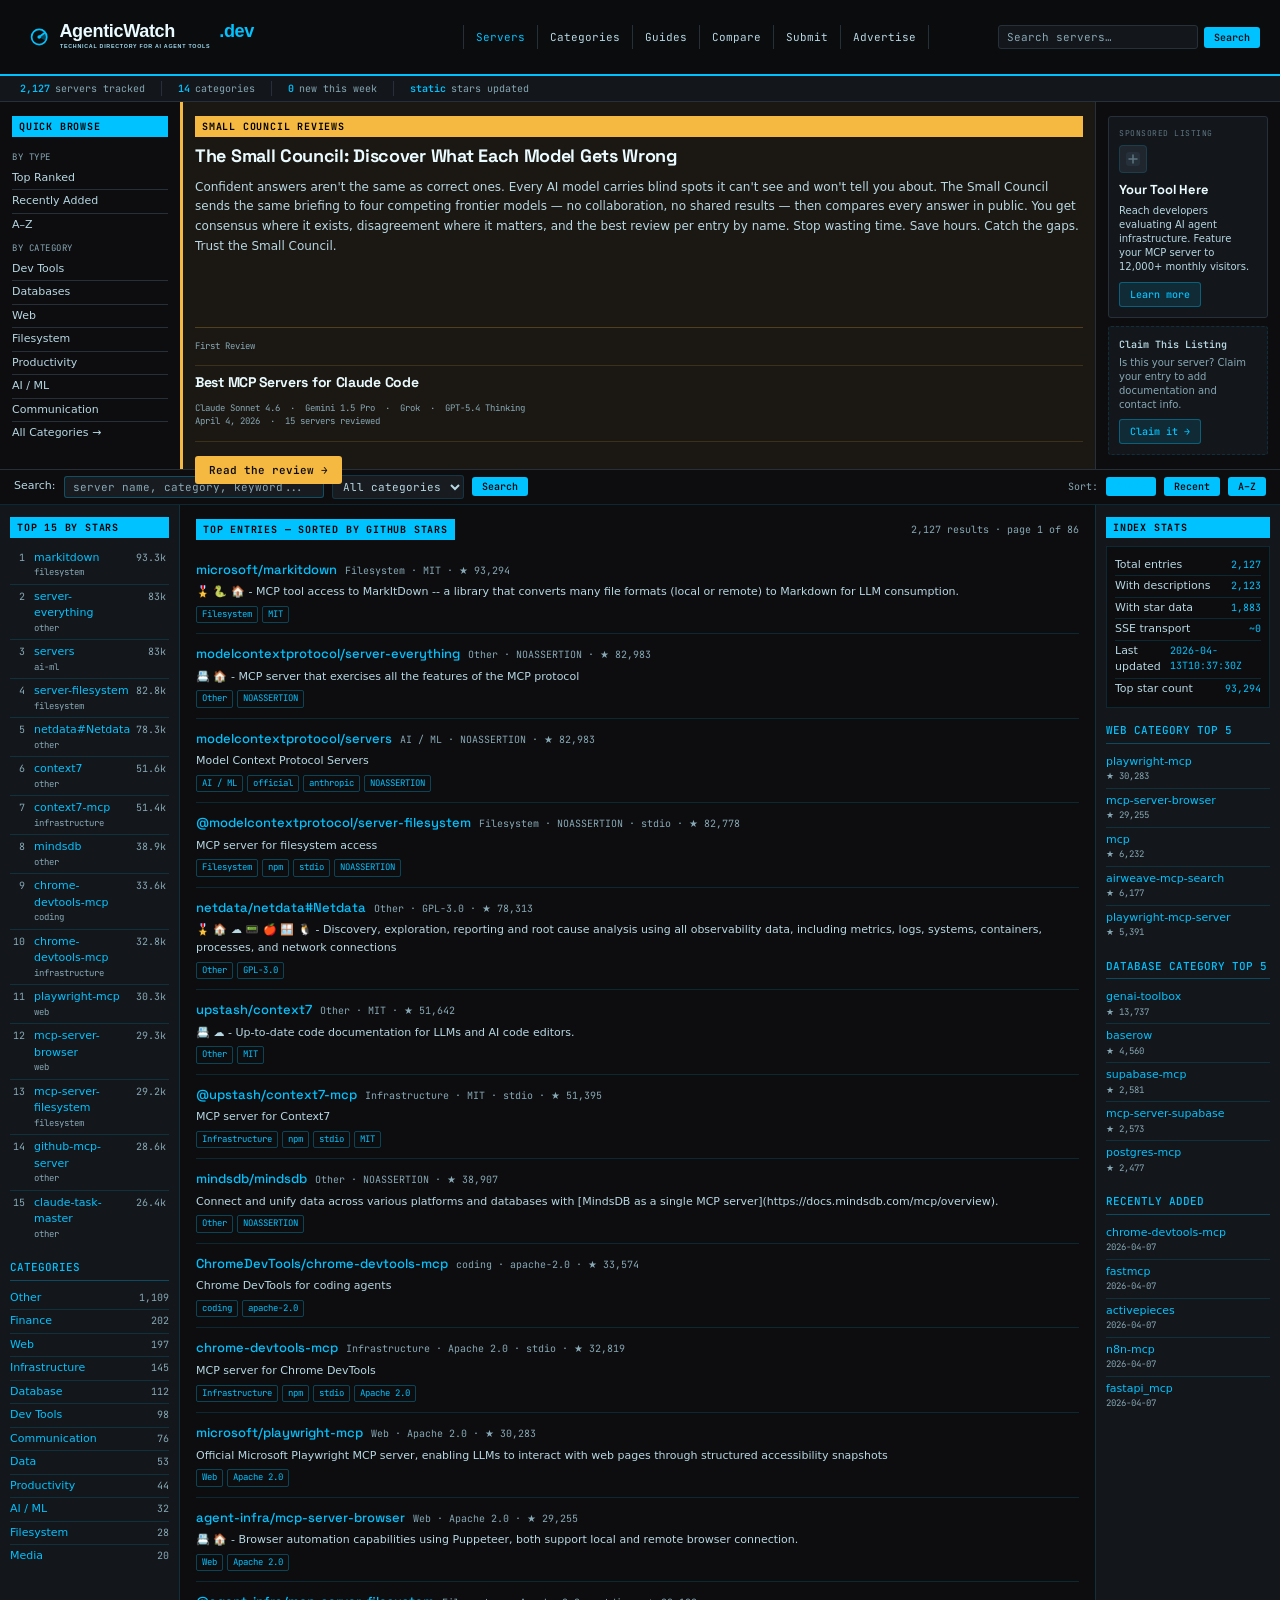
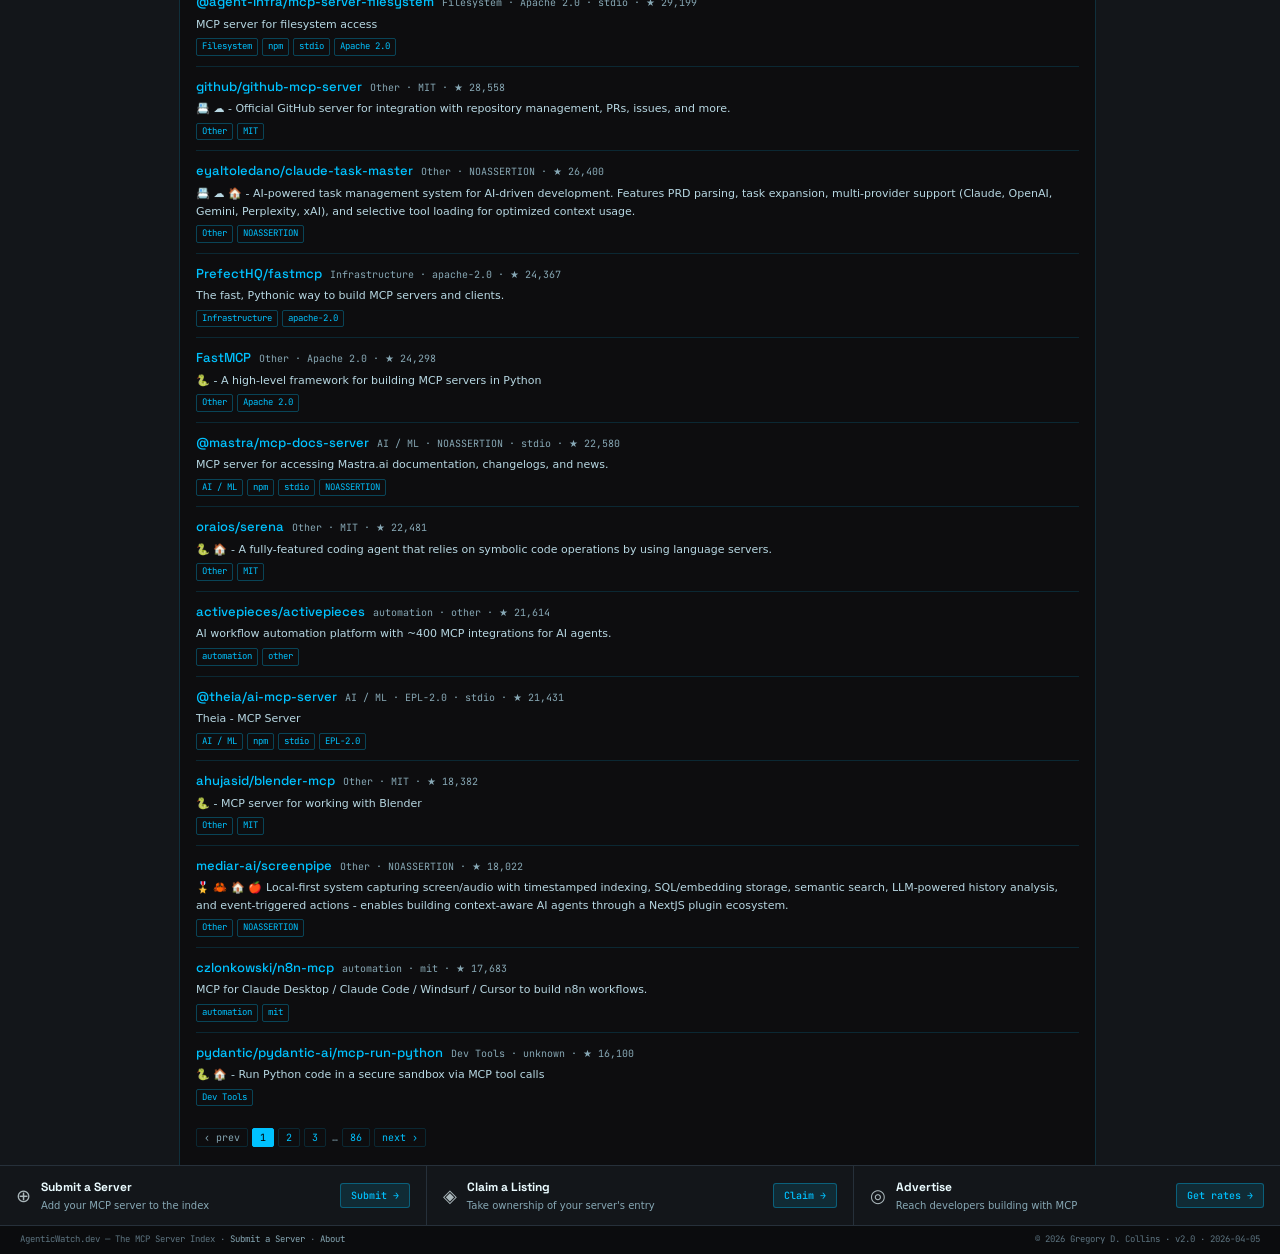
==== commit de73a508: "fix: mobile reflow — Phase 0 hotfix (CSS + hamburger nav) Two new media queries on top of existing 7" ====
--- a/index.html
+++ b/index.html
@@ -397,6 +397,75 @@
 .dw-footer span{font-family:'JetBrains Mono',monospace;font-size:9px;color:var(--td);}
 .dw-footer a{color:var(--tm);}
 .dw-footer a:hover{color:var(--t1);}
+
+/* ── HAMBURGER TOGGLE (hidden on desktop) ─────────────────────────────────── */
+.hdr-toggle{
+  display:none;
+  align-items:center;
+  justify-content:center;
+  background:transparent;
+  border:1px solid var(--b0);
+  width:40px;
+  height:40px;
+  border-radius:3px;
+  cursor:pointer;
+  padding:0;
+}
+.hdr-toggle:hover{border-color:var(--ac);}
+.hdr-toggle span{display:block;width:20px;height:2px;background:var(--ac);margin:3px auto;border-radius:2px;}
+
+/* ── MOBILE STACK (≤900px): collapse 3-col grids to single column ─────────── */
+@media(max-width:900px){
+  .top-row{grid-template-columns:1fr;}
+  .top-col+.top-col{border-left:none;border-top:1px solid var(--b0);}
+  .top-col-featured{border-left:none !important;border-top:3px solid var(--warn);}
+  .dw-wrap{grid-template-columns:1fr;min-height:auto;}
+  .dw-left{border-right:none;border-bottom:1px solid var(--b1);}
+  .dw-right{border-left:none;border-top:1px solid var(--b1);}
+  .footer-cta{grid-template-columns:repeat(2,1fr);}
+}
+
+/* ── MOBILE COMPACT (≤600px): hamburger nav, full-width inputs ────────────── */
+@media(max-width:600px){
+  .hdr{padding:0 12px;grid-template-columns:auto auto;height:56px;position:relative;}
+  .hdr-toggle{display:flex;}
+  .hdr-nav{
+    display:none;
+    position:absolute;
+    top:56px;
+    left:0;
+    right:0;
+    flex-direction:column;
+    background:var(--bg-hdr);
+    border-bottom:2px solid var(--ac);
+    z-index:50;
+  }
+  .hdr-nav.open{display:flex;}
+  .hdr-nav a{
+    padding:14px 20px;
+    font-size:13px;
+    border-right:none;
+    border-left:none !important;
+    border-bottom:1px solid var(--b0);
+    text-align:left;
+  }
+  .util-strip{flex-wrap:wrap;padding:6px 12px;row-gap:4px;}
+  .util-stat{padding:0 10px;}
+  .top-col,.dw-left,.dw-right{padding:12px;}
+  .dw-center{padding:12px;}
+  .dw-search-bar{padding:6px 12px;}
+  .dw-search-bar input{width:100%;flex:1;min-width:0;}
+  .footer-cta{grid-template-columns:1fr;}
+  .footer-cta-cell{padding:12px;}
+  .footer-cta-btn{margin-left:auto;}
+  .detail-name{font-size:18px;}
+  .detail-table td:first-child{width:90px;font-size:9px;}
+  .dw-footer{padding:7px 12px;flex-direction:column;gap:4px;align-items:flex-start;}
+  .dw-rank td{padding:6px 3px;}
+  .dw-entry{padding:12px 0;}
+  .dw-entry-name{font-size:14px;}
+  .browse-links a{padding:8px 0;font-size:12px;}
+}
 </style>
 </head>
 <body>
@@ -407,13 +476,16 @@
     <img src="/assets/agenticwatch-header-desktop.svg" class="hdr-logo-desktop" alt="AgenticWatch.dev — Technical Directory for AI Agent Tools" height="64"/>
     <img src="/assets/agenticwatch-header-mobile.svg" class="hdr-logo-mobile" alt="AgenticWatch.dev" height="44"/>
   </a>
-  <nav class="hdr-nav">
-    <a href="#" id="nav-home" class="active" onclick="goHome();return false;">Servers</a>
-    <a href="#" onclick="goHome();showAllCategories();return false;">Categories</a>
-    <a href="#" onclick="showGuide();return false;">Guides</a>
-    <a href="#">Compare</a>
-    <a href="mailto:submit@agenticwatch.dev">Submit</a>
-    <a href="#">Advertise</a>
+  <button class="hdr-toggle" aria-label="Toggle menu" aria-expanded="false" onclick="toggleNav(this)">
+    <span></span><span></span><span></span>
+  </button>
+  <nav class="hdr-nav" id="hdr-nav">
+    <a href="#" id="nav-home" class="active" onclick="goHome();closeNav();return false;">Servers</a>
+    <a href="#" onclick="goHome();showAllCategories();closeNav();return false;">Categories</a>
+    <a href="#" onclick="showGuide();closeNav();return false;">Guides</a>
+    <a href="#" onclick="closeNav();">Compare</a>
+    <a href="mailto:submit@agenticwatch.dev" onclick="closeNav();">Submit</a>
+    <a href="#" onclick="closeNav();">Advertise</a>
   </nav>
   <div class="hdr-search">
     <input type="text" id="hdr-search-input" placeholder="Search servers…" onkeydown="if(event.key==='Enter')doHeaderSearch()"/>
@@ -620,6 +692,19 @@
 
 // Save guide card HTML before any JS touches it
 const GUIDE_CARD_HTML = document.getElementById('featured-guide-col').innerHTML;
+
+// ─── Mobile nav toggle ────────────────────────────────────────────────────────
+function toggleNav(btn){
+  const nav = document.getElementById('hdr-nav');
+  const open = nav.classList.toggle('open');
+  btn.setAttribute('aria-expanded', open ? 'true' : 'false');
+}
+function closeNav(){
+  const nav = document.getElementById('hdr-nav');
+  nav.classList.remove('open');
+  const btn = document.querySelector('.hdr-toggle');
+  if(btn) btn.setAttribute('aria-expanded','false');
+}
 
 // ─── Load data ────────────────────────────────────────────────────────────────
 Promise.all([
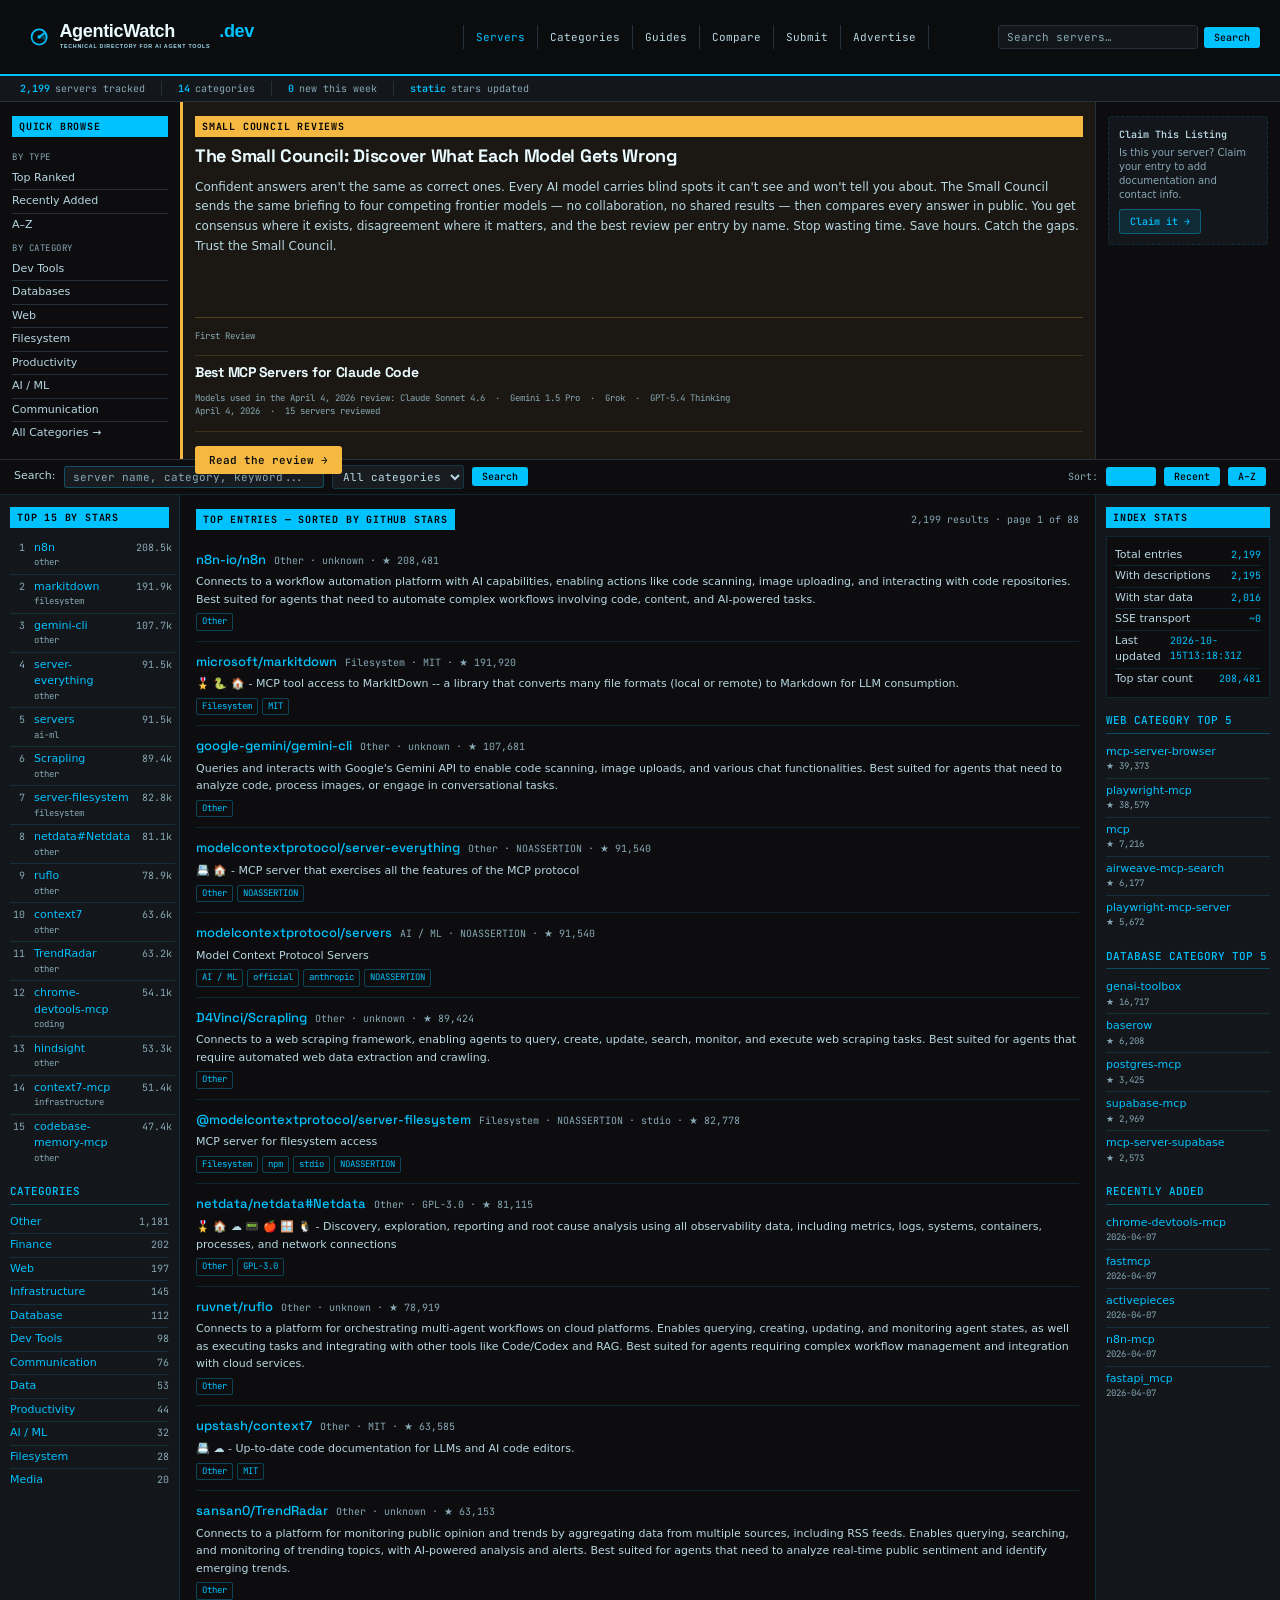
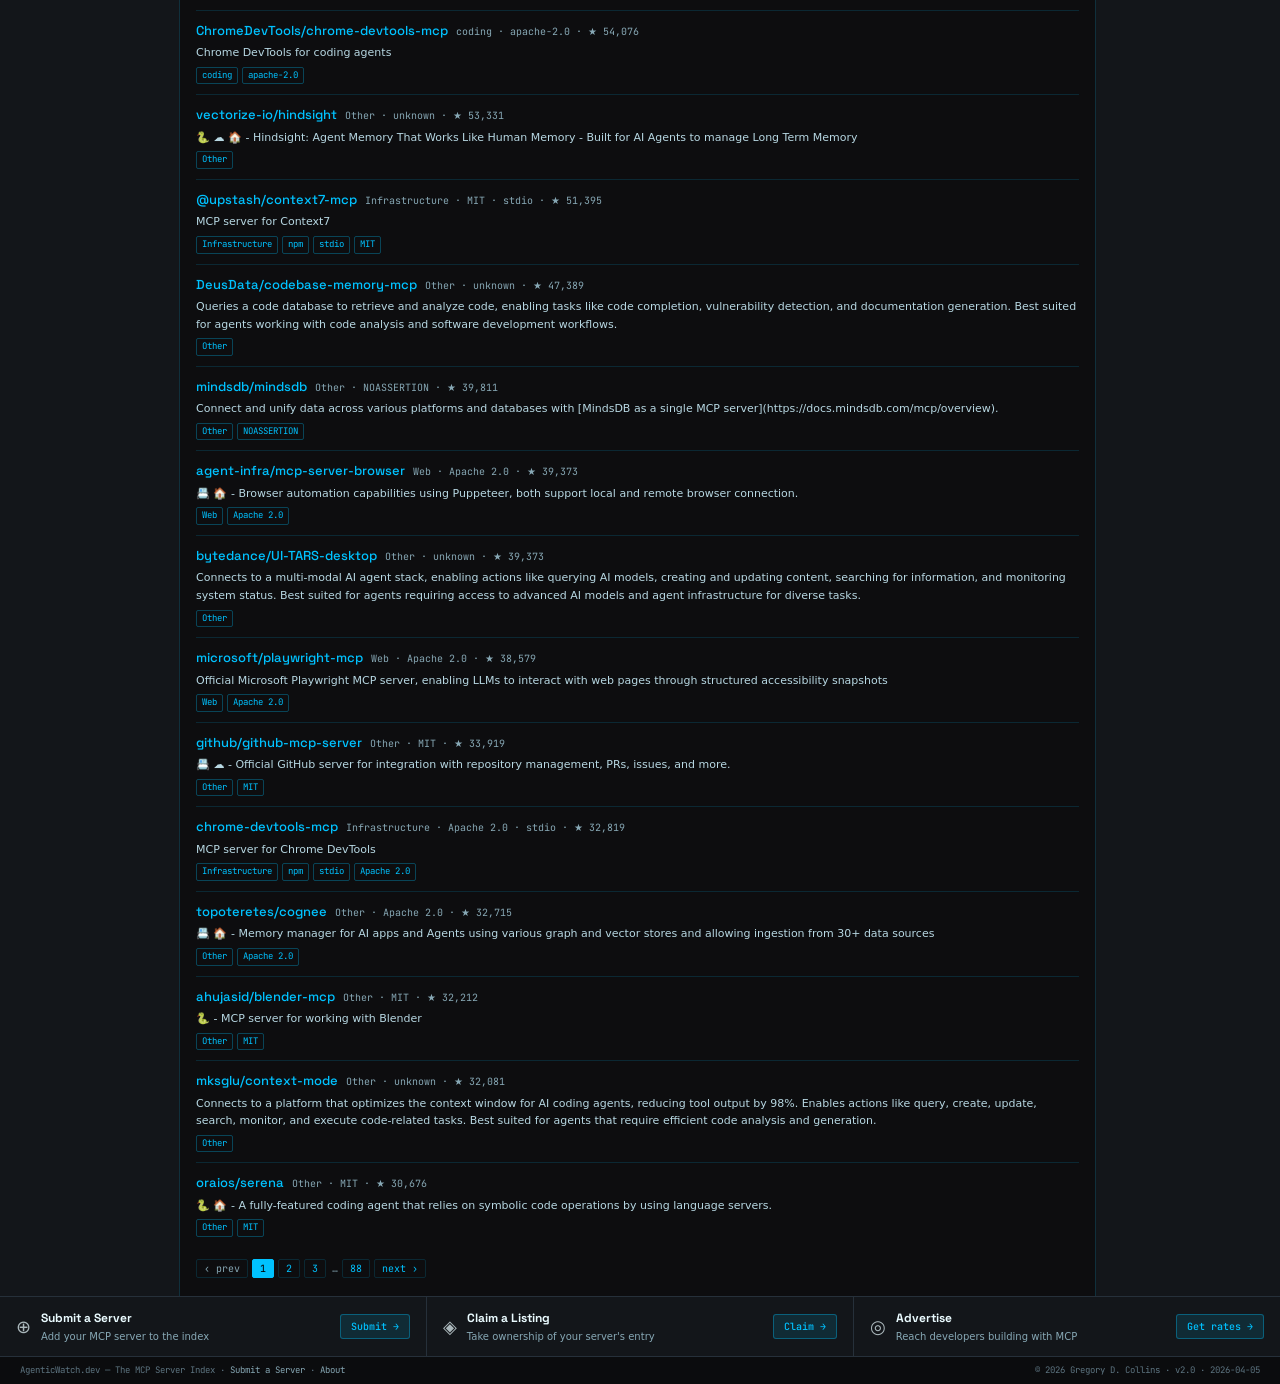
==== commit 5d82a9bf: "P0-2: scrub trust claims — remove sponsored 12,000+ placeholder, count-free meta, date-label Small C" ====
--- a/index.html
+++ b/index.html
@@ -4,7 +4,7 @@
 <meta charset="UTF-8"/>
 <meta name="viewport" content="width=device-width, initial-scale=1.0"/>
 <title>AgenticWatch.dev — The MCP Server Index</title>
-<meta name="description" content="DistroWatch-style directory of 2,001+ MCP (Model Context Protocol) servers. Ranked by GitHub stars, categorized, and searchable."/>
+<meta name="description" content="DistroWatch-style directory of MCP (Model Context Protocol) servers. Ranked by GitHub stars, categorized, and searchable."/>
 <meta name="robots" content="index, follow"/>
 <link rel="sitemap" type="application/xml" href="/sitemap.xml"/>
 <link rel="icon" type="image/svg+xml" href="/favicon.svg"/>
@@ -397,75 +397,6 @@
 .dw-footer span{font-family:'JetBrains Mono',monospace;font-size:9px;color:var(--td);}
 .dw-footer a{color:var(--tm);}
 .dw-footer a:hover{color:var(--t1);}
-
-/* ── HAMBURGER TOGGLE (hidden on desktop) ─────────────────────────────────── */
-.hdr-toggle{
-  display:none;
-  align-items:center;
-  justify-content:center;
-  background:transparent;
-  border:1px solid var(--b0);
-  width:40px;
-  height:40px;
-  border-radius:3px;
-  cursor:pointer;
-  padding:0;
-}
-.hdr-toggle:hover{border-color:var(--ac);}
-.hdr-toggle span{display:block;width:20px;height:2px;background:var(--ac);margin:3px auto;border-radius:2px;}
-
-/* ── MOBILE STACK (≤900px): collapse 3-col grids to single column ─────────── */
-@media(max-width:900px){
-  .top-row{grid-template-columns:1fr;}
-  .top-col+.top-col{border-left:none;border-top:1px solid var(--b0);}
-  .top-col-featured{border-left:none !important;border-top:3px solid var(--warn);}
-  .dw-wrap{grid-template-columns:1fr;min-height:auto;}
-  .dw-left{border-right:none;border-bottom:1px solid var(--b1);}
-  .dw-right{border-left:none;border-top:1px solid var(--b1);}
-  .footer-cta{grid-template-columns:repeat(2,1fr);}
-}
-
-/* ── MOBILE COMPACT (≤600px): hamburger nav, full-width inputs ────────────── */
-@media(max-width:600px){
-  .hdr{padding:0 12px;grid-template-columns:auto auto;height:56px;position:relative;}
-  .hdr-toggle{display:flex;}
-  .hdr-nav{
-    display:none;
-    position:absolute;
-    top:56px;
-    left:0;
-    right:0;
-    flex-direction:column;
-    background:var(--bg-hdr);
-    border-bottom:2px solid var(--ac);
-    z-index:50;
-  }
-  .hdr-nav.open{display:flex;}
-  .hdr-nav a{
-    padding:14px 20px;
-    font-size:13px;
-    border-right:none;
-    border-left:none !important;
-    border-bottom:1px solid var(--b0);
-    text-align:left;
-  }
-  .util-strip{flex-wrap:wrap;padding:6px 12px;row-gap:4px;}
-  .util-stat{padding:0 10px;}
-  .top-col,.dw-left,.dw-right{padding:12px;}
-  .dw-center{padding:12px;}
-  .dw-search-bar{padding:6px 12px;}
-  .dw-search-bar input{width:100%;flex:1;min-width:0;}
-  .footer-cta{grid-template-columns:1fr;}
-  .footer-cta-cell{padding:12px;}
-  .footer-cta-btn{margin-left:auto;}
-  .detail-name{font-size:18px;}
-  .detail-table td:first-child{width:90px;font-size:9px;}
-  .dw-footer{padding:7px 12px;flex-direction:column;gap:4px;align-items:flex-start;}
-  .dw-rank td{padding:6px 3px;}
-  .dw-entry{padding:12px 0;}
-  .dw-entry-name{font-size:14px;}
-  .browse-links a{padding:8px 0;font-size:12px;}
-}
 </style>
 </head>
 <body>
@@ -476,16 +407,13 @@
     <img src="/assets/agenticwatch-header-desktop.svg" class="hdr-logo-desktop" alt="AgenticWatch.dev — Technical Directory for AI Agent Tools" height="64"/>
     <img src="/assets/agenticwatch-header-mobile.svg" class="hdr-logo-mobile" alt="AgenticWatch.dev" height="44"/>
   </a>
-  <button class="hdr-toggle" aria-label="Toggle menu" aria-expanded="false" onclick="toggleNav(this)">
-    <span></span><span></span><span></span>
-  </button>
-  <nav class="hdr-nav" id="hdr-nav">
-    <a href="#" id="nav-home" class="active" onclick="goHome();closeNav();return false;">Servers</a>
-    <a href="#" onclick="goHome();showAllCategories();closeNav();return false;">Categories</a>
-    <a href="#" onclick="showGuide();closeNav();return false;">Guides</a>
-    <a href="#" onclick="closeNav();">Compare</a>
-    <a href="mailto:submit@agenticwatch.dev" onclick="closeNav();">Submit</a>
-    <a href="#" onclick="closeNav();">Advertise</a>
+  <nav class="hdr-nav">
+    <a href="#" id="nav-home" class="active" onclick="goHome();return false;">Servers</a>
+    <a href="#" onclick="goHome();showAllCategories();return false;">Categories</a>
+    <a href="#" onclick="showGuide();return false;">Guides</a>
+    <a href="#">Compare</a>
+    <a href="mailto:submit@agenticwatch.dev">Submit</a>
+    <a href="#">Advertise</a>
   </nav>
   <div class="hdr-search">
     <input type="text" id="hdr-search-input" placeholder="Search servers…" onkeydown="if(event.key==='Enter')doHeaderSearch()"/>
@@ -536,27 +464,15 @@
       <div class="guide-byline" style="margin-bottom:8px;">First Review</div>
       <a href="javascript:void(0)" class="guide-featured-title" onclick="showGuide()" style="font-size:14px;margin-bottom:10px;">Best MCP Servers for Claude Code</a>
       <div class="guide-byline">
-        Claude Sonnet 4.6 &nbsp;·&nbsp; Gemini 1.5 Pro &nbsp;·&nbsp; Grok &nbsp;·&nbsp; GPT-5.4 Thinking<br/>
+        Models used in the April 4, 2026 review: Claude Sonnet 4.6 &nbsp;·&nbsp; Gemini 1.5 Pro &nbsp;·&nbsp; Grok &nbsp;·&nbsp; GPT-5.4 Thinking<br/>
         April 4, 2026 &nbsp;·&nbsp; 15 servers reviewed
       </div>
       <button class="btn-read-more" onclick="showGuide()">Read the review →</button>
     </div>
   </div>
 
-  <!-- RIGHT: Sponsored + Claim -->
+  <!-- RIGHT: Claim -->
   <div class="top-col">
-    <div class="sponsor-card">
-      <span class="sponsor-label">Sponsored Listing</span>
-      <div class="sponsor-logo">
-        <svg width="14" height="14" viewBox="0 0 14 14" fill="none">
-          <rect width="14" height="14" rx="3" fill="#26303A"/>
-          <path d="M3 7h8M7 3v8" stroke="#5D7480" stroke-width="1.5" stroke-linecap="round"/>
-        </svg>
-      </div>
-      <div class="sponsor-name">Your Tool Here</div>
-      <div class="sponsor-desc">Reach developers evaluating AI agent infrastructure. Feature your MCP server to 12,000+ monthly visitors.</div>
-      <a href="mailto:advertise@agenticwatch.dev" class="btn-outline">Learn more</a>
-    </div>
     <div class="claim-card">
       <div class="claim-title">Claim This Listing</div>
       <div class="claim-desc">Is this your server? Claim your entry to add documentation and contact info.</div>
@@ -693,23 +609,10 @@
 // Save guide card HTML before any JS touches it
 const GUIDE_CARD_HTML = document.getElementById('featured-guide-col').innerHTML;
 
-// ─── Mobile nav toggle ────────────────────────────────────────────────────────
-function toggleNav(btn){
-  const nav = document.getElementById('hdr-nav');
-  const open = nav.classList.toggle('open');
-  btn.setAttribute('aria-expanded', open ? 'true' : 'false');
-}
-function closeNav(){
-  const nav = document.getElementById('hdr-nav');
-  nav.classList.remove('open');
-  const btn = document.querySelector('.hdr-toggle');
-  if(btn) btn.setAttribute('aria-expanded','false');
-}
-
 // ─── Load data ────────────────────────────────────────────────────────────────
 Promise.all([
   fetch('/data/mcp-servers.json').then(r => { if(!r.ok) throw new Error('HTTP '+r.status); return r.json(); }),
-  fetch('/data/stars.json').then(r => r.ok ? r.json() : null).catch(() => null)
+  Promise.resolve(null) // /data/stars.json removed (never existed); stars come from mcp-servers.json
 ])
   .then(([data, starsData]) => {
     allEntries = data.entries || [];
@@ -836,7 +739,7 @@
       <a href="javascript:void(0)" onclick="goHome()" style="font-family:'JetBrains Mono',monospace;font-size:10px;color:var(--tm);display:inline-flex;align-items:center;gap:4px;margin-bottom:14px;text-decoration:none;">← Back to home</a>
       <div style="font-family:'JetBrains Mono',monospace;font-size:8px;font-weight:600;color:#0D0D0F;background:var(--warn);padding:2px 6px;border-radius:2px;display:inline-block;margin-bottom:10px;">Editor's Pick</div>
       <div style="font-family:'Space Grotesk',sans-serif;font-size:20px;font-weight:800;color:var(--t1);line-height:1.2;letter-spacing:-0.3px;margin-bottom:6px;">Best MCP Servers for Claude Code</div>
-      <div style="font-family:'JetBrains Mono',monospace;font-size:9px;color:var(--tm);margin-bottom:16px;padding-bottom:12px;border-bottom:1px solid rgba(245,185,66,0.15);">SMALL COUNCIL REVIEW &nbsp;·&nbsp; Claude Sonnet 4.6, Gemini 1.5 Pro, Grok, GPT-5.4 Thinking &nbsp;·&nbsp; April 4, 2026 &nbsp;·&nbsp; 15 servers</div>
+      <div style="font-family:'JetBrains Mono',monospace;font-size:9px;color:var(--tm);margin-bottom:16px;padding-bottom:12px;border-bottom:1px solid rgba(245,185,66,0.15);">SMALL COUNCIL REVIEW &nbsp;·&nbsp; Models used in the April 4, 2026 review: Claude Sonnet 4.6, Gemini 1.5 Pro, Grok, GPT-5.4 Thinking &nbsp;·&nbsp; April 4, 2026 &nbsp;·&nbsp; 15 servers</div>
       <div id="guide-body" style="font-size:12px;color:var(--t2);line-height:1.7;"></div>
     </div>`;
   document.getElementById('guide-body').innerHTML = guideHTML();
@@ -935,7 +838,7 @@
     </div>
 
     <div style="margin-top:20px;padding-top:14px;border-top:1px solid rgba(245,185,66,0.15);font-family:'JetBrains Mono',monospace;font-size:9px;color:var(--td);">
-      <div style="margin-bottom:6px;color:var(--tm);font-weight:600;">SMALL COUNCIL — ATTRIBUTION</div>
+      <div style="margin-bottom:6px;color:var(--tm);font-weight:600;">SMALL COUNCIL — MODELS USED IN THE APRIL 4, 2026 REVIEW</div>
       <div>Claude Sonnet 4.6 · <a href="https://anthropic.com" target="_blank" style="color:var(--ac);">Anthropic</a></div>
       <div>Gemini 1.5 Pro · <a href="https://gemini.google.com" target="_blank" style="color:var(--ac);">Google</a></div>
       <div>Grok · <a href="https://x.ai" target="_blank" style="color:var(--ac);">xAI</a></div>
